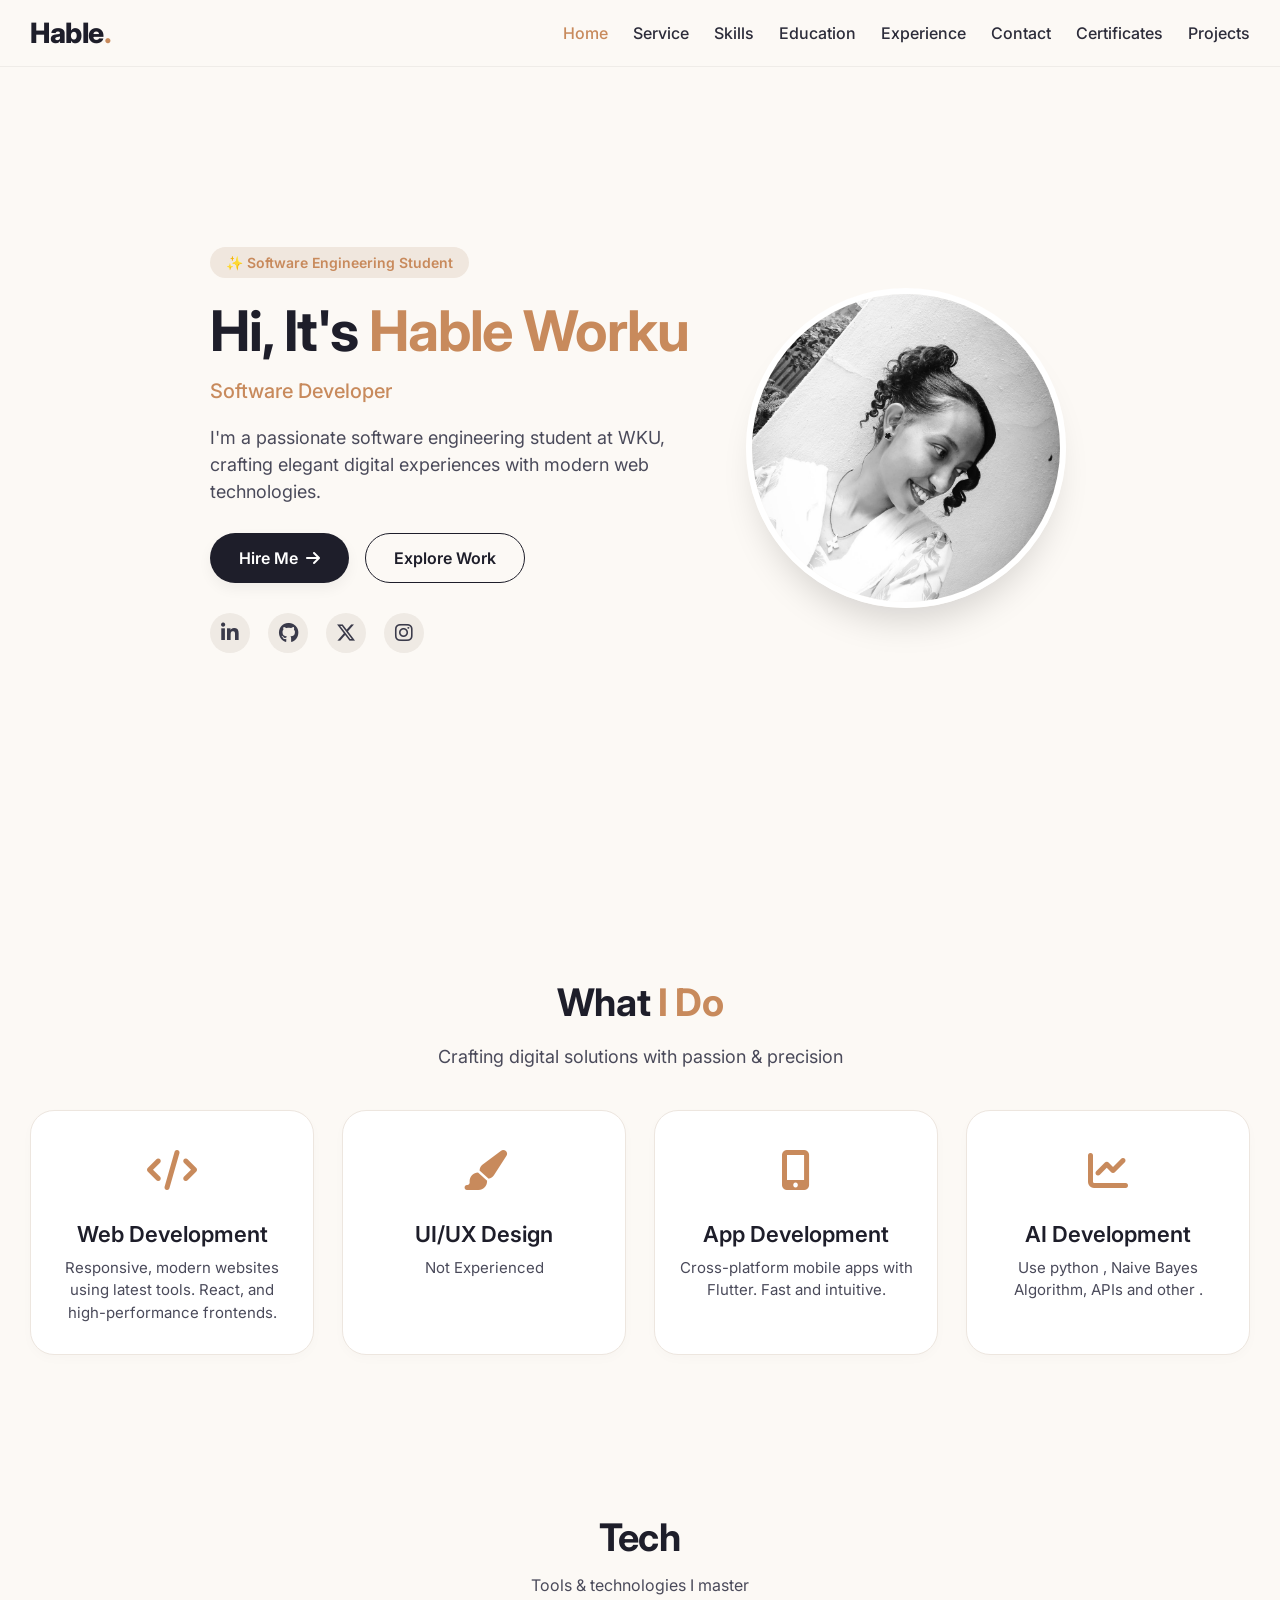
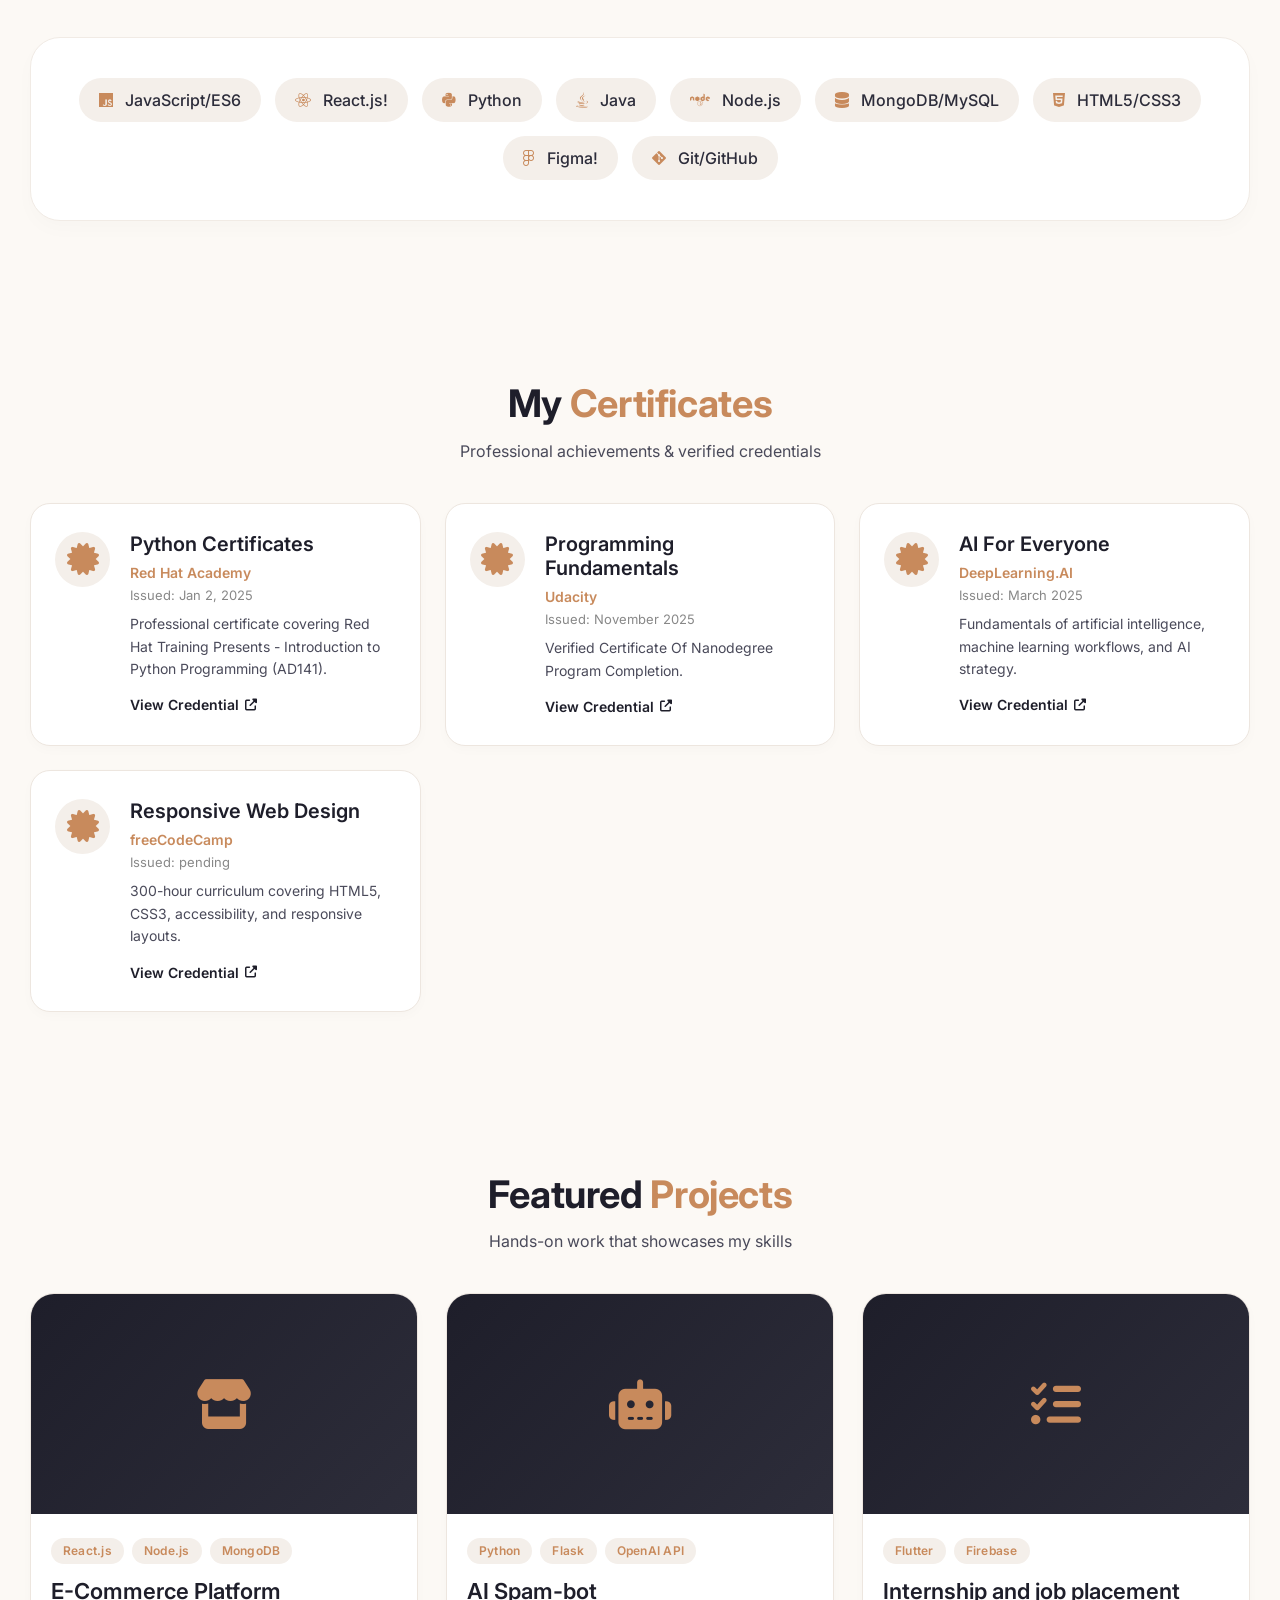
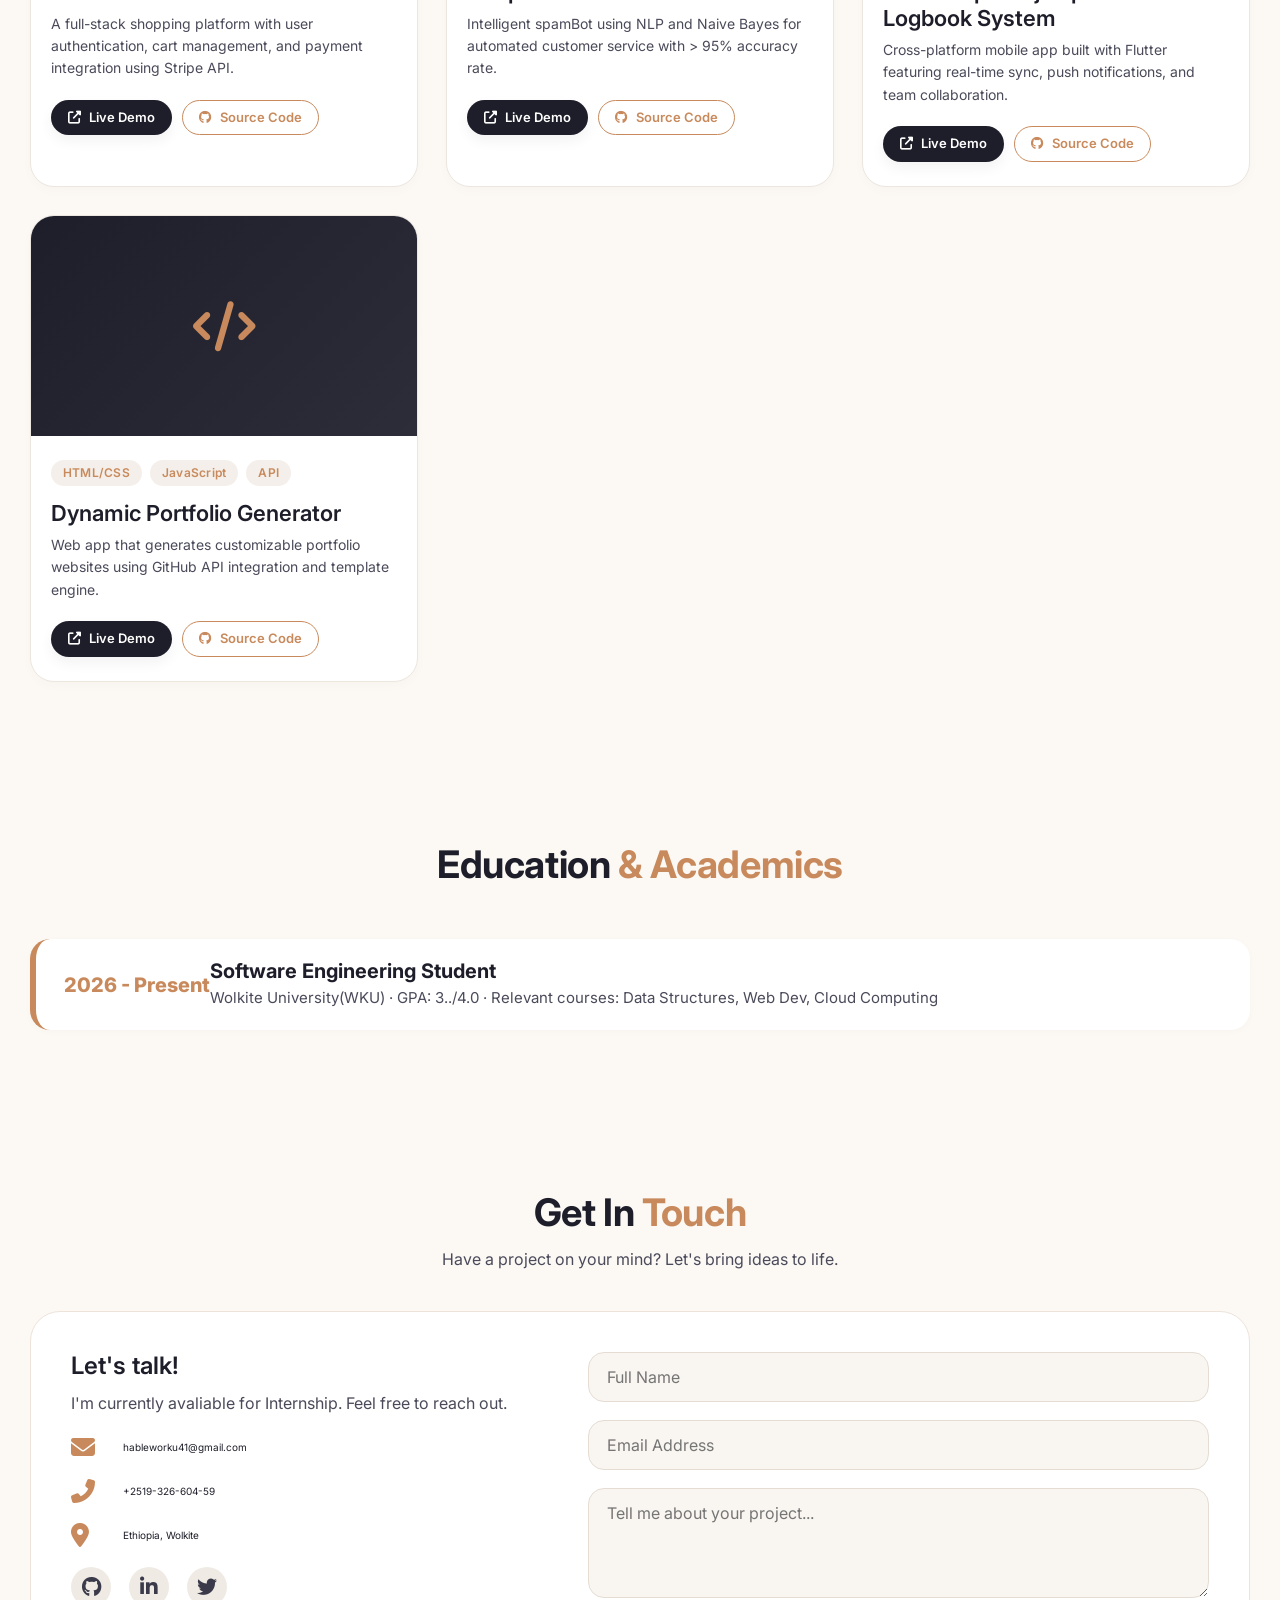
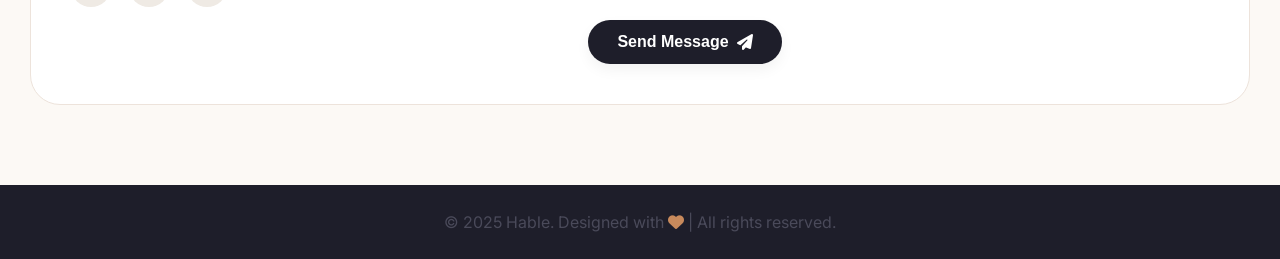
==== index.html @ cd0d9efe "update portfolio: rename portfolio.html to index.html and updated css and js files" ====
<!DOCTYPE html>
<html lang="en">
<head>
    <meta charset="UTF-8">
    <meta name="viewport" content="width=device-width, initial-scale=1.0, user-scalable=yes">
    <meta name="description" content="Hable Tihab - Software Engineering Student Portfolio. Showcasing skills, services, education, and experience.">
    <meta name="keywords" content="Portfolio, Software Engineer, Web Developer, Hable, Tihab">
    <title>Tihab| Software Engineer Portfolio</title>
    <!-- Google Fonts + Font Awesome CDN -->
    <link href="https://fonts.googleapis.com/css2?family=Inter:opsz,wght@14..32,300;14..32,400;14..32,500;14..32,600;14..32,700;14..32,800&display=swap" rel="stylesheet">
    <link rel="stylesheet" href="https://cdnjs.cloudflare.com/ajax/libs/font-awesome/6.5.1/css/all.min.css">
    <!-- External CSS -->
    <link rel="stylesheet" href="style.css">
</head>  
<body>
    <header>
        <div class="header-flex">
            <div class="logo">
                <a href="#">Hable<span>.</span></a>
            </div>
            <div class="mobile-menu" id="mobileMenuBtn">
                <i class="fas fa-bars"></i>
            </div>
            <nav>
                <ul class="nav-items" id="navMenu">
                    <li><a href="#home" class="nav-link">Home</a></li>
                    <li><a href="#service" class="nav-link">Service</a></li>
                    <li><a href="#skill" class="nav-link">Skills</a></li>
                    <li><a href="#education" class="nav-link">Education</a></li>
                    <li><a href="#experience" class="nav-link">Experience</a></li>
                    <li><a href="#contact" class="nav-link">Contact</a></li>
                    <li><a href="#certificates" class="nav-link">Certificates</a></li>
                    <li><a href="#projects" class="nav-link">Projects</a></li>
                </ul>
            </nav>
        </div>
    </header>

    <main>
        <!-- Hero / Home Section -->
        <section id="home" class="hero">
            <div class="container hero-grid">
                <div class="hero-content">
                    <div class="badge">✨ Software Engineering Student</div>
                    <h1>Hi, It's <span class="highlight">Hable Worku</span></h1>
                    <div class="dynamic-title" id="dynamicRole">Software Developer</div>
                    <p>I'm a passionate software engineering student at WKU, crafting elegant digital experiences with modern web technologies.</p>
                    <div class="hero-buttons">
                        <a href="#contact" class="btn btn-primary">Hire Me <i class="fas fa-arrow-right"></i></a>
                        <a href="#skill" class="btn btn-outline">Explore Work</a>
                    </div>
                    <div class="social-icons">
                        <a href="www.linkedin.com/in/hable-worku-bb680736a" aria-label="LinkedIn"><i class="fab fa-linkedin-in"></i></a>
                        <a href="https://github.com/tihab-w" aria-label="GitHub"><i class="fab fa-github"></i></a>
                        <a href="#" aria-label="Twitter"><i class="fab fa-x-twitter"></i></a>
                        <a href="https://www.instagram.com/tit_i1310?igsh=MXRxd2ozMGJkNWducg==" aria-label="Instagram"><i class="fab fa-instagram"></i></a>
                    </div>
                </div>
                <div class="hero-image">
                    <img src="mine profile.jpg" alt="Hable Worku portrait" onerror="this.src='https://placehold.co/400x400?text=Hable+Photo'; this.onerror=null;">
                </div>
            </div>
        </section>

        <!-- Services Section -->
        <section id="service">
            <div class="container">
                <div class="section-title">
                    <h2>What <span>I Do</span></h2>
                    <p style="font-size:1.8rem; margin-top:0.5rem;">Crafting digital solutions with passion & precision</p>
                </div>
                <div class="services-grid">
                    <div class="service-card">
                        <div class="service-icon"><i class="fas fa-code"></i></div>
                        <h3>Web Development</h3>
                        <p>Responsive, modern websites using latest tools. React, and high-performance frontends.</p>
                    </div>
                    <div class="service-card">
                        <div class="service-icon"><i class="fas fa-paintbrush"></i></div>
                        <h3>UI/UX Design</h3>
                        <p>Not Experienced</p>
                    </div>
                    <div class="service-card">
                        <div class="service-icon"><i class="fas fa-mobile-alt"></i></div>
                        <h3>App Development</h3>
                        <p>Cross-platform mobile apps with Flutter. Fast and intuitive.</p>
                    </div>
                    <div class="service-card">
                        <div class="service-icon"><i class="fas fa-chart-line"></i></div>
                        <h3>AI Development</h3>
                        <p> Use python , Naive Bayes Algorithm, APIs and other .</p>
                    </div> 
                </div>
            </div>
        </section>

        <!-- Skills Section -->
        <section id="skill">
            <div class="container">
                <div class="section-title">
                    <h2>Tech <span></span></h2>
                    <p>Tools & technologies I master</p>
                </div>
                <div class="skills-wrapper">
                    <div class="skill-tags">
                        <span class="skill-tag"><i class="fab fa-js"></i> JavaScript/ES6</span>
                        <span class="skill-tag"><i class="fab fa-react"></i> React.js!</span>
                        <span class="skill-tag"><i class="fab fa-python"></i> Python</span>
                        <span class="skill-tag"><i class="fab fa-java"></i> Java</span>
                        <span class="skill-tag"><i class="fab fa-node"></i> Node.js</span>
                        <span class="skill-tag"><i class="fas fa-database"></i> MongoDB/MySQL</span>
                        <span class="skill-tag"><i class="fab fa-html5"></i> HTML5/CSS3</span>
                        <span class="skill-tag"><i class="fab fa-figma"></i> Figma!</span>
                        <span class="skill-tag"><i class="fab fa-git-alt"></i> Git/GitHub</span>
                    </div>
                </div>
            </div>
        </section>

        <!-- Certificates Section -->
<section id="certificates">
    <div class="container">
        <div class="section-title">
            <h2>My <span>Certificates</span></h2>
            <p>Professional achievements & verified credentials</p>
        </div>
        <div class="certificates-grid">
            <div class="certificate-card">
                <div class="certificate-icon">
                    <i class="fas fa-certificate"></i>
                </div>
                <div class="certificate-content">
                    <h3>Python Certificates</h3>
                    <p class="certificate-issuer">Red Hat Academy</p>
                    <p class="certificate-date">Issued: Jan 2, 2025</p>
                    <p class="certificate-desc">Professional certificate covering Red Hat Training Presents - Introduction to Python
Programming (AD141).</p>
                    <a href="#" class="certificate-link">
                        View Credential <i class="fas fa-external-link-alt"></i>
                    </a>
                </div>
            </div>

            <div class="certificate-card">
                <div class="certificate-icon">
                    <i class="fas fa-certificate"></i>
                </div>
                <div class="certificate-content">
                    <h3>Programming Fundamentals</h3>
                    <p class="certificate-issuer">Udacity</p>
                    <p class="certificate-date">Issued: November 2025</p>
                    <p class="certificate-desc">Verified Certificate Of Nanodegree Program Completion.</p>
                    <a href="www.udacity.com/certificate/e/d1006078-c75a-11f0-9b1c-2f9f0bc29db9" class="certificate-link">
                        View Credential <i class="fas fa-external-link-alt"></i>
                    </a>
                </div>
            </div>

            <div class="certificate-card">
                <div class="certificate-icon">
                    <i class="fas fa-certificate"></i>
                </div>
                <div class="certificate-content">
                    <h3>AI For Everyone</h3>
                    <p class="certificate-issuer">DeepLearning.AI</p>
                    <p class="certificate-date">Issued: March 2025</p>
                    <p class="certificate-desc">Fundamentals of artificial intelligence, machine learning workflows, and AI strategy.</p>
                    <a href="#" class="certificate-link">
                        View Credential <i class="fas fa-external-link-alt"></i>
                    </a>
                </div>
            </div>

            <div class="certificate-card">
                <div class="certificate-icon">
                    <i class="fas fa-certificate"></i>
                </div>
                <div class="certificate-content">
                    <h3>Responsive Web Design</h3>
                    <p class="certificate-issuer">freeCodeCamp</p>
                    <p class="certificate-date">Issued: pending</p>
                    <p class="certificate-desc">300-hour curriculum covering HTML5, CSS3, accessibility, and responsive layouts.</p>
                    <a href="#" class="certificate-link">
                        View Credential <i class="fas fa-external-link-alt"></i>
                    </a>
                </div>
            </div>
        </div>
    </div>
</section>

<!-- Projects Section -->
<section id="projects">
    <div class="container">
        <div class="section-title">
            <h2>Featured <span>Projects</span></h2>
            <p>Hands-on work that showcases my skills</p>
        </div>
        <div class="projects-grid">
            <div class="project-card">
                <div class="project-image">
                    <img src="https://placehold.co/600x400/1E1E2A/C88A5C?text=E-Commerce+App" 
                         alt="E-Commerce Project" 
                         onerror="this.style.display='none'; this.nextElementSibling.style.display='flex';">
                    <div class="project-placeholder" style="display:none;">
                        <i class="fas fa-store"></i>
                    </div>
                </div>
                <div class="project-info">
                    <div class="project-tags">
                        <span>React.js</span>
                        <span>Node.js</span>
                        <span>MongoDB</span>
                    </div>
                    <h3>E-Commerce Platform</h3>
                    <p>A full-stack shopping platform with user authentication, cart management, and payment integration using Stripe API.</p>
                    <div class="project-links">
                        <a href="#" class="btn btn-small btn-primary">
                            <i class="fas fa-external-link-alt"></i> Live Demo
                        </a>
                        <a href="#" class="btn btn-small btn-outline">
                            <i class="fab fa-github"></i> Source Code
                        </a>
                    </div>
                </div>
            </div>

            <div class="project-card">
                <div class="project-image">
                    <img src="https://placehold.co/600x400/1E1E2A/C88A5C?text=AI+Chatbot" 
                         alt="AI Chatbot Project" 
                         onerror="this.style.display='none'; this.nextElementSibling.style.display='flex';">
                    <div class="project-placeholder" style="display:none;">
                        <i class="fas fa-robot"></i>
                    </div>
                </div>
                <div class="project-info">
                    <div class="project-tags">
                        <span>Python</span>
                        <span>Flask</span>
                        <span>OpenAI API</span>
                    </div>
                    <h3>AI Spam-bot</h3>
                    <p>Intelligent spamBot using NLP and Naive Bayes for automated customer service with > 95% accuracy rate.</p>
                    <div class="project-links">
                        <a href="#" class="btn btn-small btn-primary">
                            <i class="fas fa-external-link-alt"></i> Live Demo
                        </a>
                        <a href="https://github.com/Tihab-w/spam-bot" class="btn btn-small btn-outline">
                            <i class="fab fa-github"></i> Source Code
                        </a>
                    </div>
                </div>
            </div>

            <div class="project-card">
                <div class="project-image">
                    <img src="https://placehold.co/600x400/1E1E2A/C88A5C?text=Log+Book+System" 
                         alt="Internship and job Placement Logbook system" 
                         onerror="this.style.display='none'; this.nextElementSibling.style.display='flex';">
                    <div class="project-placeholder" style="display:none;">
                        <i class="fas fa-tasks"></i>
                    </div>
                </div>
                <div class="project-info">
                    <div class="project-tags">
                        <span>Flutter</span>
                        <span>Firebase</span>
                    </div>
                    <h3>Internship and job placement Logbook System</h3>
                    <p>Cross-platform mobile app built with Flutter featuring real-time sync, push notifications, and team collaboration.</p>
                    <div class="project-links">
                        <a href="#" class="btn btn-small btn-primary">
                            <i class="fas fa-external-link-alt"></i> Live Demo
                        </a>
                        <a href="#" class="btn btn-small btn-outline">
                            <i class="fab fa-github"></i> Source Code
                        </a>
                    </div>
                </div>
            </div>

            <div class="project-card">
                <div class="project-image">
                    <img src="https://placehold.co/600x400/1E1E2A/C88A5C?text=Portfolio+Generator" 
                         alt="Portfolio Generator" 
                         onerror="this.style.display='none'; this.nextElementSibling.style.display='flex';">
                    <div class="project-placeholder" style="display:none;">
                        <i class="fas fa-code"></i>
                    </div>
                </div>
                <div class="project-info">
                    <div class="project-tags">
                        <span>HTML/CSS</span>
                        <span>JavaScript</span>
                        <span>API</span>
                    </div>
                    <h3>Dynamic Portfolio Generator</h3>
                    <p>Web app that generates customizable portfolio websites using GitHub API integration and template engine.</p>
                    <div class="project-links">
                        <a href="#" class="btn btn-small btn-primary">
                            <i class="fas fa-external-link-alt"></i> Live Demo
                        </a>
                        <a href="#" class="btn btn-small btn-outline">
                            <i class="fab fa-github"></i> Source Code
                        </a>
                    </div>
                </div>
            </div>
        </div>
    </div>
</section>

        <!-- Education Section -->
        <section id="education">
            <div class="container">
                <div class="section-title">
                    <h2>Education <span>& Academics</span></h2>
                </div>
                <div class="timeline-grid">
                    <div class="timeline-item">
                        <div class="timeline-year">2026 - Present</div>
                        <div class="timeline-info">
                            <h4>Software Engineering Student </h4>
                            <p>Wolkite University(WKU) · GPA: 3../4.0 · Relevant courses: Data Structures, Web Dev, Cloud Computing</p>
                        </div>
                    </div>
                   <!-- <div class="timeline-item">
                        <div class="timeline-year">2023/24-2027/28</div>
                        <div class="timeline-info">
                            <h4>High School Diploma</h4>
                            <p>STEM focus · Computer Science Fundamentals, Mathematics, Physics</p>
                        </div>
                    </div> -->
                </div>
            </div>
        </section>

        <!-- Experience Section 
        <section id="experience">
            <div class="container">
                <div class="section-title">
                    <h2>Work <span>Experience</span></h2>
                </div>
                <div class="timeline-grid">
                    <div class="timeline-item">
                        <div class="timeline-year">2024 - Current</div>
                        <div class="timeline-info">
                            <h4>Junior Developer Intern</h4>
                            <p>InnovateLabs · Full-stack development, building internal dashboards,MongoDB</p>
                        </div>
                    </div>
                    <div class="timeline-item">
                        <div class="timeline-year">2023 - 2024</div>
                        <div class="timeline-info">
                            <h4>Freelance Web Designer</h4>
                            <p>Delivered 3 responsive websites for Project and self training.</p>
                        </div>
                    </div>
                    <div class="timeline-item">
                        <div class="timeline-year">2024 - 2026</div>
                        <div class="timeline-info">
                            <h4>Tech Assistant - WKU Software Engineering Dept</h4>
                            <p>Provided technical support, automated routine tasks with Python scripts, enhanced workflow efficiency.</p>
                        </div>
                    </div>
                </div>
            </div>
        </section>   -->

        <!-- Contact Section -->
        <section id="contact">
            <div class="container">
                <div class="section-title">
                    <h2>Get In <span>Touch</span></h2>
                    <p>Have a project on your mind? Let's bring ideas to life.</p>
                </div>
                <div class="contact-grid">
                    <div class="contact-info">
                        <h3>Let's talk!</h3>
                        <p>I'm currently avaliable for  Internship. Feel free to reach out.</p>
                        <div class="contact-detail">
                            <i class="fas fa-envelope"></i>
                            <span>hableworku41@gmail.com</span>
                        </div>
                        <div class="contact-detail">
                            <i class="fas fa-phone-alt"></i>
                            <span>+2519-326-604-59</span>
                        </div>
                        <div class="contact-detail">
                            <i class="fas fa-map-marker-alt"></i>
                            <span>Ethiopia, Wolkite</span>
                        </div>
                        <div class="social-icons" style="margin-top:2rem;">
                            <a href="https://github.com/tihab-w"><i class="fab fa-github"></i></a>
                            <a href="www.linkedin.com/in/hable-worku-bb680736a"><i class="fab fa-linkedin-in"></i></a>
                            <a href="https://x.com/Tihab57"><i class="fab fa-twitter"></i></a>
                        </div>
                    </div>
                    <div class="contact-form">
                        <form id="contactForm" action="#" method="post">
                            <div class="input-group">
                                <input type="text" placeholder="Full Name" required>
                            </div>
                            <div class="input-group">
                                <input type="email" placeholder="Email Address" required>
                            </div>
                            <div class="input-group">
                                <textarea rows="4" placeholder="Tell me about your project..."></textarea>
                            </div>
                            <button type="submit" class="btn btn-primary">Send Message <i class="fas fa-paper-plane"></i></button>
                        </form>
                    </div>
                </div>
            </div>
        </section>
    </main>

    <footer>
        <p>© 2025 Hable. Designed with <i class="fas fa-heart" style="color:#C88A5C;"></i> | All rights reserved.</p>
    </footer>

    <!-- External JavaScript -->
    <script src="script.js"></script>
</body>
</html>
---- style.css ----
/* ---------- RESET & GLOBAL ---------- */
* {
    margin: 0;
    padding: 0;
    box-sizing: border-box;
    text-decoration: none;
    list-style: none;
    border: none;
    outline: none;
}

html {
    font-size: 62.5%; /* 1rem = 10px for easier calculations */
    scroll-behavior: smooth;
}

body {
    font-family: 'Inter', sans-serif;
    background-color: #FCF9F5;   /* warm off-white background */
    color: #1E1E2A;
    width: 100%;
    overflow-x: hidden;
    line-height: 1.5;
}

/* Typography */
h1, h2, h3, h4 {
    font-weight: 700;
    line-height: 1.2;
}

h1 {
    font-size: 5.2rem;
    letter-spacing: -0.02em;
}

h2 {
    font-size: 3.8rem;
    letter-spacing: -0.01em;
    margin-bottom: 1.2rem;
}

h3 {
    font-size: 2.4rem;
    font-weight: 600;
}

p {
    font-size: 1.6rem;
    color: #4A4A5A;
    line-height: 1.5;
}

.container {
    max-width: 1280px;
    margin: 0 auto;
    padding: 0 3rem;
}

/* Buttons */
.btn {
    display: inline-flex;
    align-items: center;
    gap: 0.8rem;
    background-color: #1E1E2A;
    color: white;
    padding: 1.2rem 2.8rem;
    border-radius: 4rem;
    font-weight: 600;
    font-size: 1.6rem;
    transition: all 0.25s ease;
    cursor: pointer;
    border: 1px solid transparent;
}

.btn-outline {
    background: transparent;
    border: 1px solid #1E1E2A;
    color: #1E1E2A;
}

.btn-outline:hover {
    background: #1E1E2A;
    color: white;
    transform: translateY(-3px);
}

.btn-primary {
    background: #1E1E2A;
    color: white;
    box-shadow: 0 6px 14px rgba(0,0,0,0.05);
}

.btn-primary:hover {
    background: #2D2D3A;
    transform: translateY(-3px);
    box-shadow: 0 12px 22px rgba(0,0,0,0.1);
}

.btn-small {
    padding: 0.8rem 2rem;
    font-size: 1.4rem;
}

/* Header / Navigation (fixed, modern style) */
header {
    position: fixed;
    top: 0;
    left: 0;
    width: 100%;
    background-color: rgba(252, 249, 245, 0.96);
    backdrop-filter: blur(8px);
    box-shadow: 0 1px 0 rgba(0,0,0,0.05);
    z-index: 1000;
    padding: 1.2rem 0;
    transition: all 0.2s;
}

.header-flex {
    display: flex;
    justify-content: space-between;
    align-items: center;
    max-width: 1280px;
    margin: 0 auto;
    padding: 0 3rem;
}

.logo a {
    font-size: 2.8rem;
    font-weight: 800;
    color: #1E1E2A;
    letter-spacing: -0.5px;
    transition: 0.2s;
}

.logo a span {
    color: #C88A5C;   /* warm accent */
}

.nav-items {
    display: flex;
    gap:25px;
}

.nav-items a {
    font-size: 1.6rem;
    font-weight: 500;
    color: #2C2C3A;
    transition: color 0.2s;
}

.nav-items a:hover, .nav-items a.active {
    color: #C88A5C;
}

.mobile-menu {
    display: none;
    font-size: 2.6rem;
    cursor: pointer;
    color: #1E1E2A;
}

/* Hero Section (Home) */
.hero {
    min-height: 100vh;
    display: flex;
    align-items: center;
    padding-top: 8rem;
    background: #FCF9F5;
}

.hero-grid {
    display: flex;
    align-items: center;
    justify-content: space-between;
    gap: 4rem;
    flex-wrap: wrap;
}

.hero-content {
    flex: 1.2;
}

.hero-content .badge {
    background: #F0E7DE;
    display: inline-block;
    padding: 0.5rem 1.6rem;
    border-radius: 40px;
    font-size: 1.4rem;
    font-weight: 600;
    color: #C88A5C;
    margin-bottom: 2rem;
}

.hero-content h1 {
    font-size: 5.6rem;
    margin-bottom: 1rem;
}

.hero-content h1 .highlight {
    color: #C88A5C;
}

.hero-content .dynamic-title {
    font-size: 2rem;
    font-weight: 500;
    color: #C88A5C;
    margin-bottom: 1.8rem;
}

.hero-content p {
    font-size: 1.8rem;
    margin-bottom: 2.8rem;
    max-width: 500px;
}

.hero-buttons {
    display: flex;
    gap: 1.6rem;
    flex-wrap: wrap;
    margin-bottom: 3rem;
}

.social-icons {
    display: flex;
    gap: 1.8rem;
}

.social-icons a {
    font-size: 2rem;
    color: #3A3A4A;
    background: #EFEAE4;
    width: 4rem;
    height: 4rem;
    display: inline-flex;
    align-items: center;
    justify-content: center;
    border-radius: 50%;
    transition: 0.2s;
}

.social-icons a:hover {
    background: #C88A5C;
    color: white;
    transform: translateY(-4px);
}

.hero-image {
    flex: 0.8;
    text-align: center;
}

.hero-image img {
    max-width: 320px;
    width: 100%;
    border-radius: 50%;
    box-shadow: 0 25px 35px -12px rgba(0,0,0,0.15);
    border: 6px solid white;
    object-fit: cover;
    aspect-ratio: 1/1;
}

/* Section Common */
section {
    padding: 8rem 0;
}

.section-title {
    text-align: center;
    margin-bottom: 4rem;
}

.section-title h2 {
    font-size: 3.8rem;
    display: inline-block;
    position: relative;
}

.section-title span {
    color: #C88A5C;
}

/* Services Cards */
.services-grid {
    display: grid;
    grid-template-columns: repeat(auto-fit, minmax(260px, 1fr));
    gap: 2.8rem;
}

.service-card {
    background: white;
    padding: 3rem 2rem;
    border-radius: 2.4rem;
    transition: 0.25s ease;
    box-shadow: 0 4px 12px rgba(0,0,0,0.02);
    border: 1px solid #EDE6DF;
    text-align: center;
}

.service-card:hover {
    transform: translateY(-8px);
    box-shadow: 0 20px 30px -12px rgba(0,0,0,0.08);
    border-color: #DBD0C6;
}

.service-icon {
    font-size: 4rem;
    color: #C88A5C;
    margin-bottom: 2rem;
}

.service-card h3 {
    margin-bottom: 1rem;
    font-size: 2.2rem;
}

.service-card p {
    font-size: 1.5rem;
}

/* Skills section (modern tags) */
.skills-wrapper {
    background: #FFFFFF;
    border-radius: 3rem;
    padding: 4rem 3rem;
    box-shadow: 0 8px 20px rgba(0,0,0,0.02);
    border: 1px solid #F1EBE5;
}

.skill-tags {
    display: flex;
    flex-wrap: wrap;
    justify-content: center;
    gap: 1.4rem;
}

.skill-tag {
    background: #F4EFEA;
    padding: 1rem 2rem;
    border-radius: 6rem;
    font-size: 1.6rem;
    font-weight: 500;
    color: #2C2C3A;
    transition: 0.2s;
}

.skill-tag i {
    margin-right: 8px;
    color: #C88A5C;
}

.skill-tag:hover {
    background: #C88A5C;
    color: white;
}

/* Education & Experience Timeline */
.timeline-grid {
    display: flex;
    flex-direction: column;
    gap: 2rem;
}

.timeline-item {
    background: white;
    border-radius: 2rem;
    padding: 2rem 2.8rem;
    display: flex;
    flex-wrap: wrap;
    justify-content: space-between;
    align-items: center;
    border-left: 6px solid #C88A5C;
    box-shadow: 0 2px 8px rgba(0,0,0,0.02);
    transition: 0.2s;
}

.timeline-year {
    font-weight: 800;
    font-size: 2rem;
    color: #C88A5C;
    min-width: 100px;
}

.timeline-info {
    flex: 2;
}

.timeline-info h4 {
    font-size: 2rem;
    margin-bottom: 0.4rem;
}

.timeline-info p {
    font-size: 1.5rem;
}

/* ========== CERTIFICATES SECTION ========== */
.certificates-grid {
    display: grid;
    grid-template-columns: repeat(auto-fit, minmax(300px, 1fr));
    gap: 2.4rem;
}

.certificate-card {
    background: white;
    border-radius: 2rem;
    padding: 2.8rem 2.4rem;
    display: flex;
    gap: 2rem;
    align-items: flex-start;
    border: 1px solid #EDE6DF;
    box-shadow: 0 4px 12px rgba(0, 0, 0, 0.02);
    transition: all 0.3s ease;
    position: relative;
    overflow: hidden;
}

.certificate-card::before {
    content: '';
    position: absolute;
    top: 0;
    left: 0;
    width: 4px;
    height: 100%;
    background: #C88A5C;
    border-radius: 4px 0 0 4px;
    transform: scaleY(0);
    transition: transform 0.3s ease;
    transform-origin: top;
}

.certificate-card:hover {
    transform: translateY(-6px);
    box-shadow: 0 16px 32px rgba(0, 0, 0, 0.08);
    border-color: #DBD0C6;
}

.certificate-card:hover::before {
    transform: scaleY(1);
}

.certificate-icon {
    font-size: 3.2rem;
    color: #C88A5C;
    background: #F4EFEA;
    width: 5.5rem;
    height: 5.5rem;
    display: flex;
    align-items: center;
    justify-content: center;
    border-radius: 50%;
    flex-shrink: 0;
    transition: all 0.3s ease;
}

.certificate-card:hover .certificate-icon {
    background: #C88A5C;
    color: white;
    transform: rotate(360deg);
}

.certificate-content {
    flex: 1;
}

.certificate-content h3 {
    font-size: 2rem;
    margin-bottom: 0.6rem;
    color: #1E1E2A;
}

.certificate-issuer {
    font-size: 1.4rem;
    font-weight: 600;
    color: #C88A5C;
    margin-bottom: 0.3rem;
}

.certificate-date {
    font-size: 1.3rem;
    color: #888;
    margin-bottom: 0.8rem;
}

.certificate-desc {
    font-size: 1.4rem;
    color: #4A4A5A;
    line-height: 1.6;
    margin-bottom: 1.4rem;
}

.certificate-link {
    display: inline-flex;
    align-items: center;
    gap: 0.6rem;
    font-size: 1.4rem;
    font-weight: 600;
    color: #1E1E2A;
    transition: color 0.2s ease;
}

.certificate-link i {
    font-size: 1.2rem;
    transition: transform 0.2s ease;
}

.certificate-link:hover {
    color: #C88A5C;
}

.certificate-link:hover i {
    transform: translateX(4px) translateY(-2px);
}

/* ========== PROJECTS SECTION ========== */
.projects-grid {
    display: grid;
    grid-template-columns: repeat(auto-fit, minmax(320px, 1fr));
    gap: 2.8rem;
}

.project-card {
    background: white;
    border-radius: 2.4rem;
    overflow: hidden;
    border: 1px solid #EDE6DF;
    box-shadow: 0 4px 12px rgba(0, 0, 0, 0.02);
    transition: all 0.3s ease;
}

.project-card:hover {
    transform: translateY(-8px);
    box-shadow: 0 20px 40px rgba(0, 0, 0, 0.1);
    border-color: #DBD0C6;
}

.project-image {
    width: 100%;
    height: 220px;
    overflow: hidden;
    background: linear-gradient(135deg, #1E1E2A, #2D2D3A);
    position: relative;
}

.project-image img {
    width: 100%;
    height: 100%;
    object-fit: cover;
    transition: transform 0.4s ease;
}

.project-card:hover .project-image img {
    transform: scale(1.05);
}

.project-placeholder {
    width: 100%;
    height: 100%;
    display: flex;
    align-items: center;
    justify-content: center;
    color: #C88A5C;
    font-size: 5rem;
    background: linear-gradient(135deg, #1E1E2A, #2D2D3A);
}

.project-info {
    padding: 2.4rem 2rem;
}

.project-tags {
    display: flex;
    flex-wrap: wrap;
    gap: 0.8rem;
    margin-bottom: 1.4rem;
}

.project-tags span {
    background: #F4EFEA;
    color: #C88A5C;
    padding: 0.4rem 1.2rem;
    border-radius: 2rem;
    font-size: 1.2rem;
    font-weight: 600;
    letter-spacing: 0.02em;
    transition: all 0.2s ease;
}

.project-card:hover .project-tags span {
    background: #C88A5C;
    color: white;
}

.project-info h3 {
    font-size: 2.2rem;
    margin-bottom: 0.8rem;
    color: #1E1E2A;
}

.project-info p {
    font-size: 1.4rem;
    color: #4A4A5A;
    line-height: 1.6;
    margin-bottom: 2rem;
}

.project-links {
    display: flex;
    gap: 1rem;
    flex-wrap: wrap;
}

.project-links .btn-small {
    padding: 0.7rem 1.6rem;
    font-size: 1.3rem;
    border-radius: 3rem;
}

.project-links .btn-outline {
    background: transparent;
    border: 1px solid #C88A5C;
    color: #C88A5C;
}

.project-links .btn-outline:hover {
    background: #C88A5C;
    color: white;
    transform: translateY(-2px);
}

/* Contact section */
.contact-grid {
    display: flex;
    gap: 4rem;
    background: white;
    border-radius: 3rem;
    padding: 4rem;
    border: 1px solid #EDE3DB;
    flex-wrap: wrap;
}

.contact-info {
    flex: 1;
}

.contact-info h3 {
    font-size: 2.4rem;
    margin-bottom: 1rem;
}

.contact-detail {
    display: flex;
    align-items: center;
    gap: 1.2rem;
    margin: 2rem 0;
}

.contact-detail i {
    font-size: 2.4rem;
    color: #C88A5C;
    width: 4rem;
}

.contact-form {
    flex: 1.3;
}

.input-group {
    margin-bottom: 1.8rem;
}

.input-group input, .input-group textarea {
    width: 100%;
    padding: 1.4rem 1.8rem;
    font-size: 1.6rem;
    background: #F9F5F0;
    border-radius: 1.6rem;
    border: 1px solid #E5DDD4;
    font-family: 'Inter', sans-serif;
}

.input-group textarea {
    resize: vertical;
}

footer {
    background: #1E1E2A;
    color: #aaa;
    text-align: center;
    padding: 2.5rem;
    font-size: 1.4rem;
}

/* Responsive */
@media (max-width: 950px) {
    html { font-size: 58%; }
    .nav-items { gap: 2rem; }
    .hero-content h1 { font-size: 4.2rem; }
}

@media (max-width: 768px) {
    .mobile-menu { display: block; }
    .nav-items {
        position: fixed;
        top: 70px;
        left: -100%;
        flex-direction: column;
        background: white;
        width: 70%;
        height: calc(100vh - 70px);
        padding: 3rem 2rem;
        box-shadow: 5px 0 20px rgba(0,0,0,0.1);
        transition: left 0.3s ease;
        gap: 2.5rem;
        z-index: 999;
    }
    .nav-items.active {
        left: 0;
    }
    .hero-grid {
        flex-direction: column-reverse;
        text-align: center;
    }
    .hero-buttons { justify-content: center; }
    .social-icons { justify-content: center; }
    .contact-grid { flex-direction: column; }
    .timeline-item { flex-direction: column; align-items: flex-start; gap: 1rem; }
    .section-title h2 { font-size: 3rem; }
    
    .certificates-grid {
        grid-template-columns: 1fr;
    }
    
    .certificate-card {
        flex-direction: column;
        text-align: center;
    }
    
    .certificate-icon {
        margin: 0 auto;
    }
    
    .certificate-card::before {
        width: 100%;
        height: 4px;
        top: 0;
        left: 0;
        border-radius: 4px 4px 0 0;
    }
    
    .projects-grid {
        grid-template-columns: 1fr;
    }
    
    .project-links {
        justify-content: center;
    }
}

@media (max-width: 480px) {
    .container { padding: 0 2rem; }
    .btn { padding: 1rem 2rem; font-size: 1.4rem; }
}
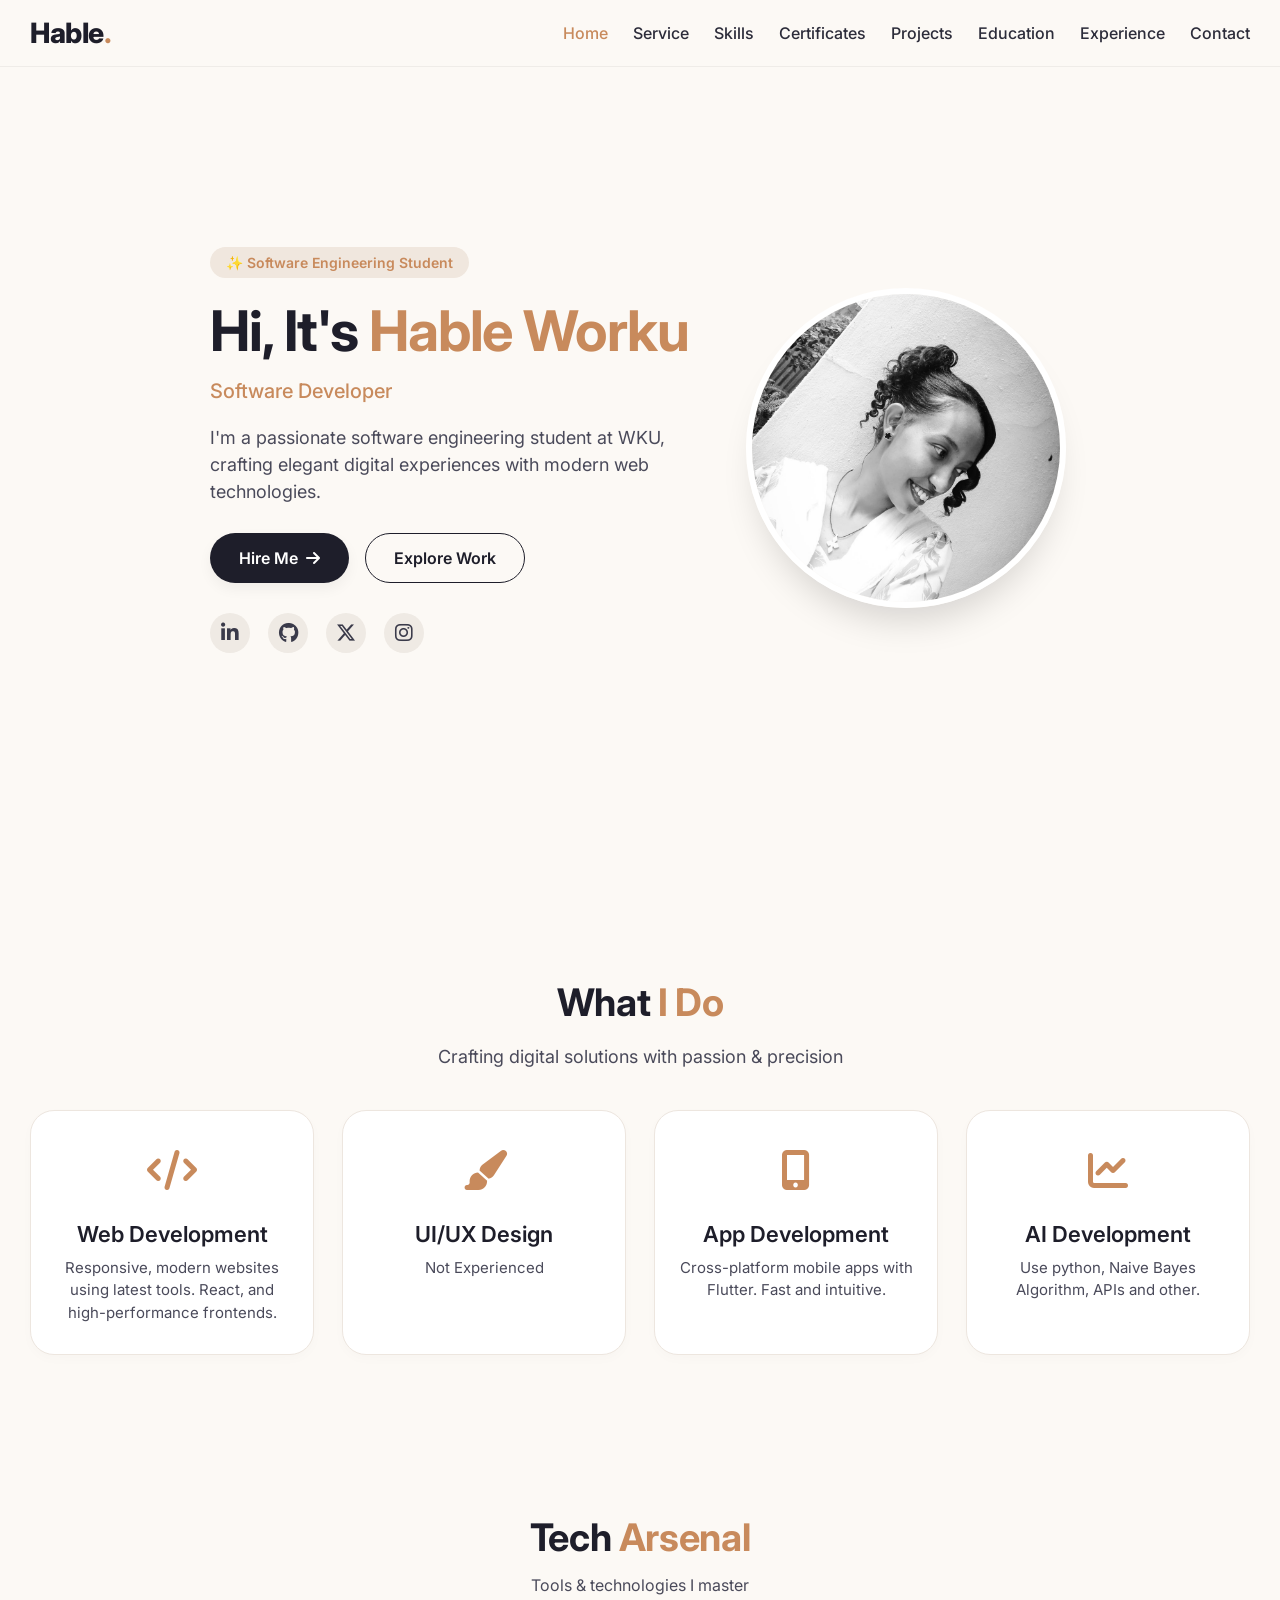
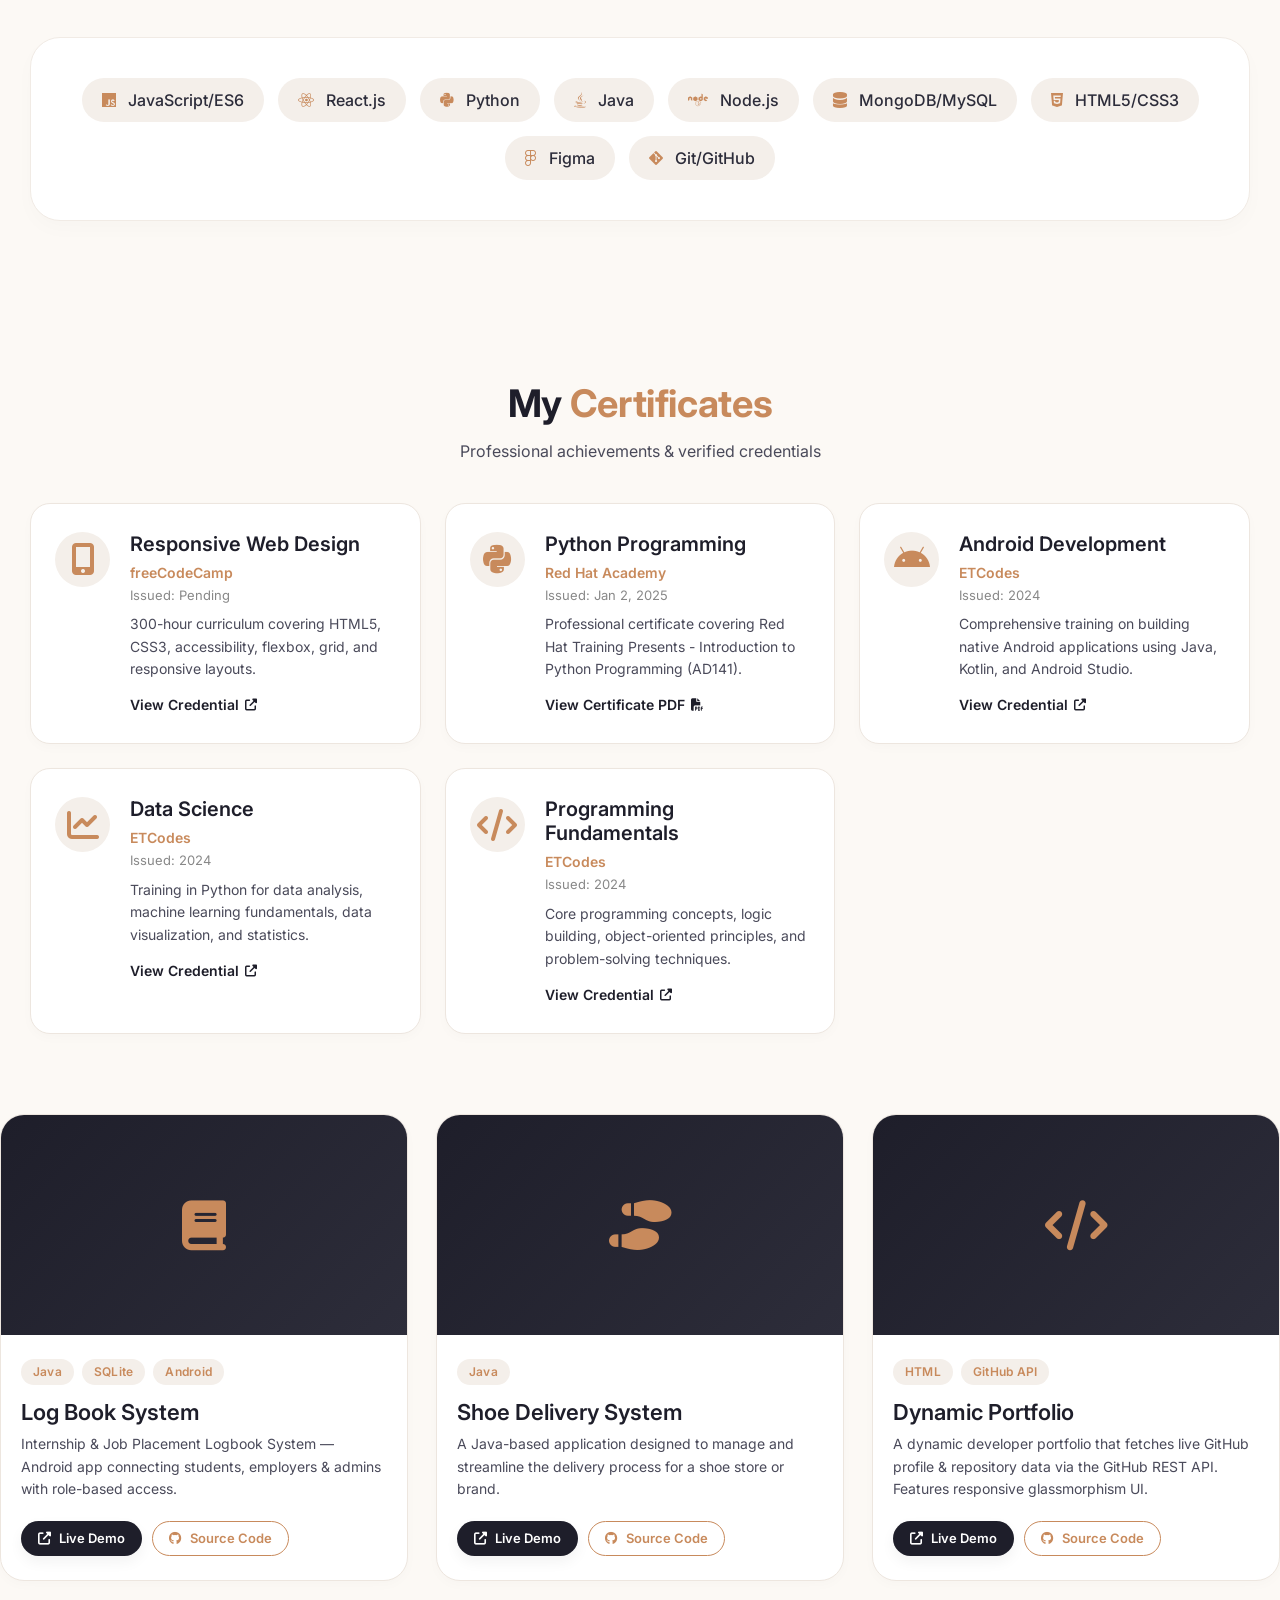
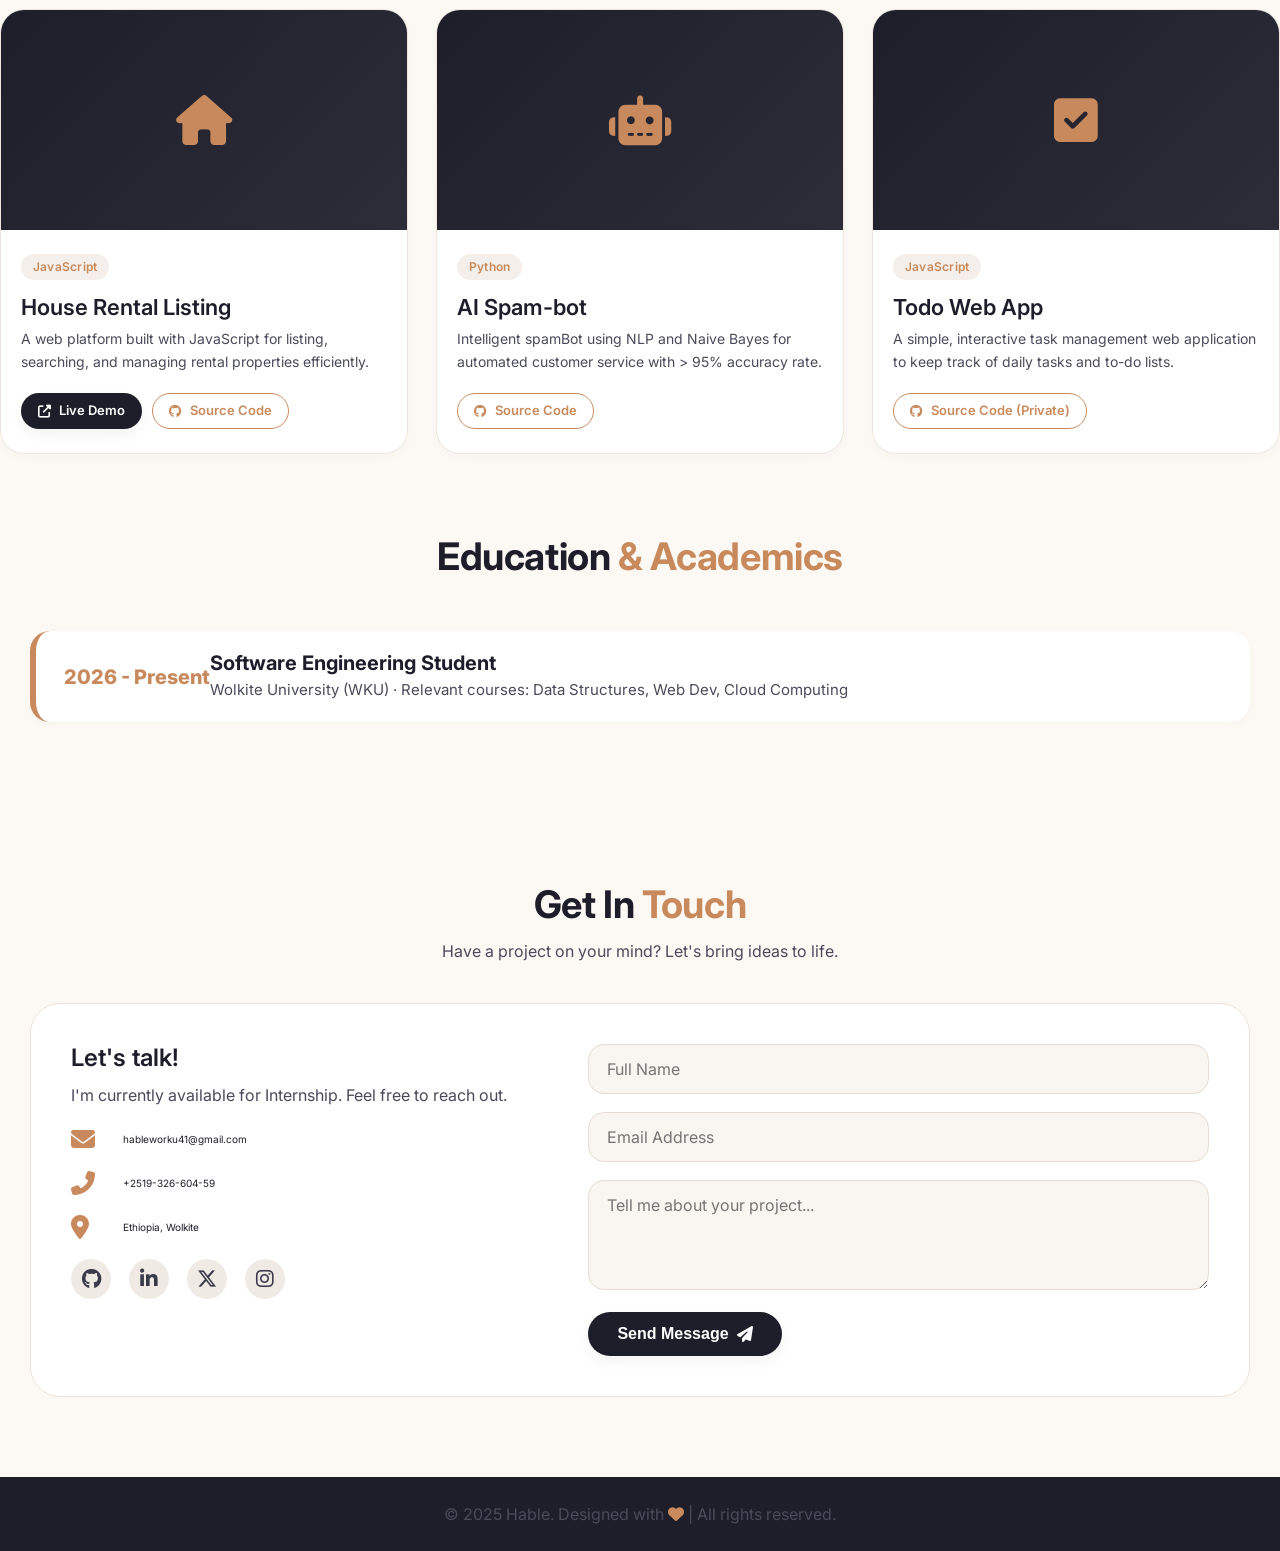
==== commit 6bd18564: "feat: added PDF certificate link, updated 5 certifications, and synced 6 GitHub projects" ====
--- a/index.html
+++ b/index.html
@@ -5,13 +5,13 @@
     <meta name="viewport" content="width=device-width, initial-scale=1.0, user-scalable=yes">
     <meta name="description" content="Hable Tihab - Software Engineering Student Portfolio. Showcasing skills, services, education, and experience.">
     <meta name="keywords" content="Portfolio, Software Engineer, Web Developer, Hable, Tihab">
-    <title>Tihab| Software Engineer Portfolio</title>
+    <title>Tihab | Software Engineer Portfolio</title>
     <!-- Google Fonts + Font Awesome CDN -->
     <link href="https://fonts.googleapis.com/css2?family=Inter:opsz,wght@14..32,300;14..32,400;14..32,500;14..32,600;14..32,700;14..32,800&display=swap" rel="stylesheet">
     <link rel="stylesheet" href="https://cdnjs.cloudflare.com/ajax/libs/font-awesome/6.5.1/css/all.min.css">
     <!-- External CSS -->
     <link rel="stylesheet" href="style.css">
-</head>  
+</head>
 <body>
     <header>
         <div class="header-flex">
@@ -26,11 +26,11 @@
                     <li><a href="#home" class="nav-link">Home</a></li>
                     <li><a href="#service" class="nav-link">Service</a></li>
                     <li><a href="#skill" class="nav-link">Skills</a></li>
+                    <li><a href="#certificates" class="nav-link">Certificates</a></li>
+                    <li><a href="#projects" class="nav-link">Projects</a></li>
                     <li><a href="#education" class="nav-link">Education</a></li>
                     <li><a href="#experience" class="nav-link">Experience</a></li>
                     <li><a href="#contact" class="nav-link">Contact</a></li>
-                    <li><a href="#certificates" class="nav-link">Certificates</a></li>
-                    <li><a href="#projects" class="nav-link">Projects</a></li>
                 </ul>
             </nav>
         </div>
@@ -50,10 +50,10 @@
                         <a href="#skill" class="btn btn-outline">Explore Work</a>
                     </div>
                     <div class="social-icons">
-                        <a href="www.linkedin.com/in/hable-worku-bb680736a" aria-label="LinkedIn"><i class="fab fa-linkedin-in"></i></a>
-                        <a href="https://github.com/tihab-w" aria-label="GitHub"><i class="fab fa-github"></i></a>
-                        <a href="#" aria-label="Twitter"><i class="fab fa-x-twitter"></i></a>
-                        <a href="https://www.instagram.com/tit_i1310?igsh=MXRxd2ozMGJkNWducg==" aria-label="Instagram"><i class="fab fa-instagram"></i></a>
+                        <a href="https://www.linkedin.com/in/hable-worku-bb680736a" target="_blank" aria-label="LinkedIn"><i class="fab fa-linkedin-in"></i></a>
+                        <a href="https://github.com/tihab-w" target="_blank" aria-label="GitHub"><i class="fab fa-github"></i></a>
+                        <a href="https://x.com/Tihab57" target="_blank" aria-label="Twitter"><i class="fab fa-x-twitter"></i></a>
+                        <a href="https://www.instagram.com/tit_i1310?igsh=MXRxd2ozMGJkNWducg==" target="_blank" aria-label="Instagram"><i class="fab fa-instagram"></i></a>
                     </div>
                 </div>
                 <div class="hero-image">
@@ -88,8 +88,8 @@
                     <div class="service-card">
                         <div class="service-icon"><i class="fas fa-chart-line"></i></div>
                         <h3>AI Development</h3>
-                        <p> Use python , Naive Bayes Algorithm, APIs and other .</p>
-                    </div> 
+                        <p>Use python, Naive Bayes Algorithm, APIs and other.</p>
+                    </div>
                 </div>
             </div>
         </section>
@@ -98,19 +98,19 @@
         <section id="skill">
             <div class="container">
                 <div class="section-title">
-                    <h2>Tech <span></span></h2>
+                    <h2>Tech <span>Arsenal</span></h2>
                     <p>Tools & technologies I master</p>
                 </div>
                 <div class="skills-wrapper">
                     <div class="skill-tags">
                         <span class="skill-tag"><i class="fab fa-js"></i> JavaScript/ES6</span>
-                        <span class="skill-tag"><i class="fab fa-react"></i> React.js!</span>
+                        <span class="skill-tag"><i class="fab fa-react"></i> React.js</span>
                         <span class="skill-tag"><i class="fab fa-python"></i> Python</span>
                         <span class="skill-tag"><i class="fab fa-java"></i> Java</span>
                         <span class="skill-tag"><i class="fab fa-node"></i> Node.js</span>
                         <span class="skill-tag"><i class="fas fa-database"></i> MongoDB/MySQL</span>
                         <span class="skill-tag"><i class="fab fa-html5"></i> HTML5/CSS3</span>
-                        <span class="skill-tag"><i class="fab fa-figma"></i> Figma!</span>
+                        <span class="skill-tag"><i class="fab fa-figma"></i> Figma</span>
                         <span class="skill-tag"><i class="fab fa-git-alt"></i> Git/GitHub</span>
                     </div>
                 </div>
@@ -118,198 +118,262 @@
         </section>
 
         <!-- Certificates Section -->
-<section id="certificates">
-    <div class="container">
-        <div class="section-title">
-            <h2>My <span>Certificates</span></h2>
-            <p>Professional achievements & verified credentials</p>
-        </div>
-        <div class="certificates-grid">
-            <div class="certificate-card">
-                <div class="certificate-icon">
-                    <i class="fas fa-certificate"></i>
-                </div>
-                <div class="certificate-content">
-                    <h3>Python Certificates</h3>
-                    <p class="certificate-issuer">Red Hat Academy</p>
-                    <p class="certificate-date">Issued: Jan 2, 2025</p>
-                    <p class="certificate-desc">Professional certificate covering Red Hat Training Presents - Introduction to Python
-Programming (AD141).</p>
-                    <a href="#" class="certificate-link">
-                        View Credential <i class="fas fa-external-link-alt"></i>
-                    </a>
-                </div>
-            </div>
-
-            <div class="certificate-card">
-                <div class="certificate-icon">
-                    <i class="fas fa-certificate"></i>
-                </div>
-                <div class="certificate-content">
-                    <h3>Programming Fundamentals</h3>
-                    <p class="certificate-issuer">Udacity</p>
-                    <p class="certificate-date">Issued: November 2025</p>
-                    <p class="certificate-desc">Verified Certificate Of Nanodegree Program Completion.</p>
-                    <a href="www.udacity.com/certificate/e/d1006078-c75a-11f0-9b1c-2f9f0bc29db9" class="certificate-link">
-                        View Credential <i class="fas fa-external-link-alt"></i>
-                    </a>
-                </div>
-            </div>
-
-            <div class="certificate-card">
-                <div class="certificate-icon">
-                    <i class="fas fa-certificate"></i>
-                </div>
-                <div class="certificate-content">
-                    <h3>AI For Everyone</h3>
-                    <p class="certificate-issuer">DeepLearning.AI</p>
-                    <p class="certificate-date">Issued: March 2025</p>
-                    <p class="certificate-desc">Fundamentals of artificial intelligence, machine learning workflows, and AI strategy.</p>
-                    <a href="#" class="certificate-link">
-                        View Credential <i class="fas fa-external-link-alt"></i>
-                    </a>
-                </div>
-            </div>
-
-            <div class="certificate-card">
-                <div class="certificate-icon">
-                    <i class="fas fa-certificate"></i>
-                </div>
-                <div class="certificate-content">
-                    <h3>Responsive Web Design</h3>
-                    <p class="certificate-issuer">freeCodeCamp</p>
-                    <p class="certificate-date">Issued: pending</p>
-                    <p class="certificate-desc">300-hour curriculum covering HTML5, CSS3, accessibility, and responsive layouts.</p>
-                    <a href="#" class="certificate-link">
-                        View Credential <i class="fas fa-external-link-alt"></i>
-                    </a>
-                </div>
-            </div>
-        </div>
-    </div>
-</section>
-
-<!-- Projects Section -->
-<section id="projects">
-    <div class="container">
-        <div class="section-title">
-            <h2>Featured <span>Projects</span></h2>
-            <p>Hands-on work that showcases my skills</p>
-        </div>
-        <div class="projects-grid">
-            <div class="project-card">
-                <div class="project-image">
-                    <img src="https://placehold.co/600x400/1E1E2A/C88A5C?text=E-Commerce+App" 
-                         alt="E-Commerce Project" 
-                         onerror="this.style.display='none'; this.nextElementSibling.style.display='flex';">
-                    <div class="project-placeholder" style="display:none;">
-                        <i class="fas fa-store"></i>
-                    </div>
-                </div>
-                <div class="project-info">
-                    <div class="project-tags">
-                        <span>React.js</span>
-                        <span>Node.js</span>
-                        <span>MongoDB</span>
-                    </div>
-                    <h3>E-Commerce Platform</h3>
-                    <p>A full-stack shopping platform with user authentication, cart management, and payment integration using Stripe API.</p>
-                    <div class="project-links">
-                        <a href="#" class="btn btn-small btn-primary">
-                            <i class="fas fa-external-link-alt"></i> Live Demo
-                        </a>
-                        <a href="#" class="btn btn-small btn-outline">
-                            <i class="fab fa-github"></i> Source Code
-                        </a>
-                    </div>
-                </div>
-            </div>
-
-            <div class="project-card">
-                <div class="project-image">
-                    <img src="https://placehold.co/600x400/1E1E2A/C88A5C?text=AI+Chatbot" 
-                         alt="AI Chatbot Project" 
-                         onerror="this.style.display='none'; this.nextElementSibling.style.display='flex';">
-                    <div class="project-placeholder" style="display:none;">
-                        <i class="fas fa-robot"></i>
-                    </div>
-                </div>
-                <div class="project-info">
-                    <div class="project-tags">
-                        <span>Python</span>
-                        <span>Flask</span>
-                        <span>OpenAI API</span>
-                    </div>
-                    <h3>AI Spam-bot</h3>
-                    <p>Intelligent spamBot using NLP and Naive Bayes for automated customer service with > 95% accuracy rate.</p>
-                    <div class="project-links">
-                        <a href="#" class="btn btn-small btn-primary">
-                            <i class="fas fa-external-link-alt"></i> Live Demo
-                        </a>
-                        <a href="https://github.com/Tihab-w/spam-bot" class="btn btn-small btn-outline">
-                            <i class="fab fa-github"></i> Source Code
-                        </a>
-                    </div>
-                </div>
-            </div>
-
-            <div class="project-card">
-                <div class="project-image">
-                    <img src="https://placehold.co/600x400/1E1E2A/C88A5C?text=Log+Book+System" 
-                         alt="Internship and job Placement Logbook system" 
-                         onerror="this.style.display='none'; this.nextElementSibling.style.display='flex';">
-                    <div class="project-placeholder" style="display:none;">
-                        <i class="fas fa-tasks"></i>
-                    </div>
-                </div>
-                <div class="project-info">
-                    <div class="project-tags">
-                        <span>Flutter</span>
-                        <span>Firebase</span>
-                    </div>
-                    <h3>Internship and job placement Logbook System</h3>
-                    <p>Cross-platform mobile app built with Flutter featuring real-time sync, push notifications, and team collaboration.</p>
-                    <div class="project-links">
-                        <a href="#" class="btn btn-small btn-primary">
-                            <i class="fas fa-external-link-alt"></i> Live Demo
-                        </a>
-                        <a href="#" class="btn btn-small btn-outline">
-                            <i class="fab fa-github"></i> Source Code
-                        </a>
-                    </div>
-                </div>
-            </div>
-
-            <div class="project-card">
-                <div class="project-image">
-                    <img src="https://placehold.co/600x400/1E1E2A/C88A5C?text=Portfolio+Generator" 
-                         alt="Portfolio Generator" 
-                         onerror="this.style.display='none'; this.nextElementSibling.style.display='flex';">
-                    <div class="project-placeholder" style="display:none;">
-                        <i class="fas fa-code"></i>
-                    </div>
-                </div>
-                <div class="project-info">
-                    <div class="project-tags">
-                        <span>HTML/CSS</span>
-                        <span>JavaScript</span>
-                        <span>API</span>
-                    </div>
-                    <h3>Dynamic Portfolio Generator</h3>
-                    <p>Web app that generates customizable portfolio websites using GitHub API integration and template engine.</p>
-                    <div class="project-links">
-                        <a href="#" class="btn btn-small btn-primary">
-                            <i class="fas fa-external-link-alt"></i> Live Demo
-                        </a>
-                        <a href="#" class="btn btn-small btn-outline">
-                            <i class="fab fa-github"></i> Source Code
-                        </a>
-                    </div>
-                </div>
-            </div>
-        </div>
-    </div>
-</section>
+                <!-- Certificates Section -->
+        <section id="certificates">
+            <div class="container">
+                <div class="section-title">
+                    <h2>My <span>Certificates</span></h2>
+                    <p>Professional achievements & verified credentials</p>
+                </div>
+                <div class="certificates-grid">
+                    
+                    <!-- 1. Responsive Web Design -->
+                    <div class="certificate-card">
+                        <div class="certificate-icon">
+                            <i class="fas fa-mobile-alt"></i>
+                        </div>
+                        <div class="certificate-content">
+                            <h3>Responsive Web Design</h3>
+                            <p class="certificate-issuer">freeCodeCamp</p>
+                            <p class="certificate-date">Issued: Pending</p>
+                            <p class="certificate-desc">300-hour curriculum covering HTML5, CSS3, accessibility, flexbox, grid, and responsive layouts.</p>
+                            <a href="#" class="certificate-link">
+                                View Credential <i class="fas fa-external-link-alt"></i>
+                            </a>
+                        </div>
+                    </div>
+
+                                                         <!-- 2. Python -->
+                    <div class="certificate-card">
+                        <div class="certificate-icon">
+                            <i class="fab fa-python"></i>
+                        </div>
+                        <div class="certificate-content">
+                            <h3>Python Programming</h3>
+                            <p class="certificate-issuer">Red Hat Academy</p>
+                            <p class="certificate-date">Issued: Jan 2, 2025</p>
+                            <p class="certificate-desc">Professional certificate covering Red Hat Training Presents - Introduction to Python Programming (AD141).</p>
+                            
+                            <!-- Link to the PDF file -->
+                            <a href="python-cert.pdf" target="_blank" class="certificate-link">
+                                View Certificate PDF <i class="fas fa-file-pdf"></i>
+                            </a>
+                        </div>
+                    </div>
+
+                    <!-- 3. Android Development -->
+                    <div class="certificate-card">
+                        <div class="certificate-icon">
+                            <i class="fab fa-android"></i>
+                        </div>
+                        <div class="certificate-content">
+                            <h3>Android Development</h3>
+                            <p class="certificate-issuer">ETCodes</p>
+                            <p class="certificate-date">Issued: 2024</p>
+                            <p class="certificate-desc">Comprehensive training on building native Android applications using Java, Kotlin, and Android Studio.</p>
+                            <a href="https://www.udacity.com/certificate/lp/f7f22cc8-5cde-4a9b-8521-bf12a704123c" class="certificate-link">
+                                View Credential <i class="fas fa-external-link-alt"></i>
+                            </a>
+                        </div>
+                    </div>
+
+                    <!-- 4. Data Science -->
+                    <div class="certificate-card">
+                        <div class="certificate-icon">
+                            <i class="fas fa-chart-line"></i>
+                        </div>
+                        <div class="certificate-content">
+                            <h3>Data Science</h3>
+                            <p class="certificate-issuer">ETCodes</p>
+                            <p class="certificate-date">Issued: 2024</p>
+                            <p class="certificate-desc">Training in Python for data analysis, machine learning fundamentals, data visualization, and statistics.</p>
+                            <a href="www.udacity.com/certificate/e/26a02882-9b1e-11f1-82b3-a34953cfca48" class="certificate-link">
+                                View Credential <i class="fas fa-external-link-alt"></i>
+                            </a>
+                        </div>
+                    </div>
+
+                    <!-- 5. Programming Fundamentals -->
+                    <div class="certificate-card">
+                        <div class="certificate-icon">
+                            <i class="fas fa-code"></i>
+                        </div>
+                        <div class="certificate-content">
+                            <h3>Programming Fundamentals</h3>
+                            <p class="certificate-issuer">ETCodes</p>
+                            <p class="certificate-date">Issued: 2024</p>
+                            <p class="certificate-desc">Core programming concepts, logic building, object-oriented principles, and problem-solving techniques.</p>
+                            <a href="www.udacity.com/certificate/e/d1006078-c75a-11f0-9b1c-2f9f0bc29db9" class="certificate-link">
+                                View Credential <i class="fas fa-external-link-alt"></i>
+                            </a>
+                        </div>
+                    </div>
+
+                </div>
+            </div>
+        </section>
+
+        <!-- Projects Section -->
+                        <div class="projects-grid">
+                    <!-- 1. Log Book System -->
+                    <div class="project-card">
+                        <div class="project-image">
+                            <img src="https://github.com/Tihab-w/Internship-and-job-Placement-Logbook-System" 
+                                 alt="Internship and Job Placement Logbook System" 
+                                 onerror="this.style.display='none'; this.nextElementSibling.style.display='flex';">
+                            <div class="project-placeholder" style="display:none;">
+                                <i class="fas fa-book"></i>
+                            </div>
+                        </div>
+                        <div class="project-info">
+                            <div class="project-tags">
+                                <span>Java</span>
+                                <span>SQLite</span>
+                                <span>Android</span>
+                            </div>
+                            <h3>Log Book System</h3>
+                            <p>Internship & Job Placement Logbook System — Android app connecting students, employers & admins with role-based access.</p>
+                            <div class="project-links">
+                                <a href="https://tihab-w.github.io/Internship-and-job-Placement-Logbook-System" target="_blank" class="btn btn-small btn-primary">
+                                    <i class="fas fa-external-link-alt"></i> Live Demo
+                                </a>
+                                <a href="https://github.com/Tihab-w/Internship-and-job-Placement-Logbook-System" target="_blank" class="btn btn-small btn-outline">
+                                    <i class="fab fa-github"></i> Source Code
+                                </a>
+                            </div>
+                        </div>
+                    </div>
+
+                    <!-- 2. Shoe Delivery System -->
+                    <div class="project-card">
+                        <div class="project-image">
+                            <img src="https://github.com/Tihab-w/ShoeDeliverySystem" 
+                                 alt="Shoe Delivery System" 
+                                 onerror="this.style.display='none'; this.nextElementSibling.style.display='flex';">
+                            <div class="project-placeholder" style="display:none;">
+                                <i class="fas fa-shoe-prints"></i>
+                            </div>
+                        </div>
+                        <div class="project-info">
+                            <div class="project-tags">
+                                <span>Java</span>
+                            </div>
+                            <h3>Shoe Delivery System</h3>
+                            <p>A Java-based application designed to manage and streamline the delivery process for a shoe store or brand.</p>
+                            <div class="project-links">
+                                <a href="https://tihab-w.github.io/ShoeDeliverySystem" target="_blank" class="btn btn-small btn-primary">
+                                    <i class="fas fa-external-link-alt"></i> Live Demo
+                                </a>
+                                <a href="https://github.com/Tihab-w/ShoeDeliverySystem" target="_blank" class="btn btn-small btn-outline">
+                                    <i class="fab fa-github"></i> Source Code
+                                </a>
+                            </div>
+                        </div>
+                    </div>
+
+                    <!-- 3. Dynamic Portfolio -->
+                    <div class="project-card">
+                        <div class="project-image">
+                            <img src="https://github.com/Tihab-w/Dynamic-Portfolio" 
+                                 alt="Dynamic Portfolio" 
+                                 onerror="this.style.display='none'; this.nextElementSibling.style.display='flex';">
+                            <div class="project-placeholder" style="display:none;">
+                                <i class="fas fa-code"></i>
+                            </div>
+                        </div>
+                        <div class="project-info">
+                            <div class="project-tags">
+                                <span>HTML</span>
+                                <span>GitHub API</span>
+                            </div>
+                            <h3>Dynamic Portfolio</h3>
+                            <p>A dynamic developer portfolio that fetches live GitHub profile & repository data via the GitHub REST API. Features responsive glassmorphism UI.</p>
+                            <div class="project-links">
+                                <a href="https://tihab-w.github.io/Dynamic-Portfolio" target="_blank" class="btn btn-small btn-primary">
+                                    <i class="fas fa-external-link-alt"></i> Live Demo
+                                </a>
+                                <a href="https://github.com/Tihab-w/Dynamic-Portfolio" target="_blank" class="btn btn-small btn-outline">
+                                    <i class="fab fa-github"></i> Source Code
+                                </a>
+                            </div>
+                        </div>
+                    </div>
+
+                    <!-- 4. House Rental Listing Platform -->
+                    <div class="project-card">
+                        <div class="project-image">
+                            <img src="https://github.com/Tihab-w/House_rental_listing_platform" 
+                                 alt="House Rental Listing Platform" 
+                                 onerror="this.style.display='none'; this.nextElementSibling.style.display='flex';">
+                            <div class="project-placeholder" style="display:none;">
+                                <i class="fas fa-home"></i>
+                            </div>
+                        </div>
+                        <div class="project-info">
+                            <div class="project-tags">
+                                <span>JavaScript</span>
+                            </div>
+                            <h3>House Rental Listing</h3>
+                            <p>A web platform built with JavaScript for listing, searching, and managing rental properties efficiently.</p>
+                            <div class="project-links">
+                                <a href="https://tihab-w.github.io/House_rental_listing_platform" target="_blank" class="btn btn-small btn-primary">
+                                    <i class="fas fa-external-link-alt"></i> Live Demo
+                                </a>
+                                <a href="https://github.com/Tihab-w/House_rental_listing_platform" target="_blank" class="btn btn-small btn-outline">
+                                    <i class="fab fa-github"></i> Source Code
+                                </a>
+                            </div>
+                        </div>
+                    </div>
+
+                    <!-- 5. AI Spam-bot -->
+                    <div class="project-card">
+                        <div class="project-image">
+                            <img src="https://github.com/Tihab-w/spam-bot" 
+                                 alt="AI Spam-bot" 
+                                 onerror="this.style.display='none'; this.nextElementSibling.style.display='flex';">
+                            <div class="project-placeholder" style="display:none;">
+                                <i class="fas fa-robot"></i>
+                            </div>
+                        </div>
+                        <div class="project-info">
+                            <div class="project-tags">
+                                <span>Python</span>
+                            </div>
+                            <h3>AI Spam-bot</h3>
+                            <p>Intelligent spamBot using NLP and Naive Bayes for automated customer service with > 95% accuracy rate.</p>
+                            <div class="project-links">
+                                <a href="https://github.com/Tihab-w/spam-bot" target="_blank" class="btn btn-small btn-outline">
+                                    <i class="fab fa-github"></i> Source Code
+                                </a>
+                            </div>
+                        </div>
+                    </div>
+
+                    <!-- 6. Todo Web App -->
+                    <div class="project-card">
+                        <div class="project-image">
+                            <img src="https://placehold.co/600x400/1E1E2A/C88A5C?text=Todo+Web+App" 
+                                 alt="Todo Web App" 
+                                 onerror="this.style.display='none'; this.nextElementSibling.style.display='flex';">
+                            <div class="project-placeholder" style="display:none;">
+                                <i class="fas fa-check-square"></i>
+                            </div>
+                        </div>
+                        <div class="project-info">
+                            <div class="project-tags">
+                                <span>JavaScript</span>
+                            </div>
+                            <h3>Todo Web App</h3>
+                            <p>A simple, interactive task management web application to keep track of daily tasks and to-do lists.</p>
+                            <div class="project-links">
+                                <a href="https://github.com/Tihab-w/Todo-Web-App" target="_blank" class="btn btn-small btn-outline">
+                                    <i class="fab fa-github"></i> Source Code (Private)
+                                </a>
+                            </div>
+                        </div>
+                    </div>
+                </div>
 
         <!-- Education Section -->
         <section id="education">
@@ -321,52 +385,14 @@
                     <div class="timeline-item">
                         <div class="timeline-year">2026 - Present</div>
                         <div class="timeline-info">
-                            <h4>Software Engineering Student </h4>
-                            <p>Wolkite University(WKU) · GPA: 3../4.0 · Relevant courses: Data Structures, Web Dev, Cloud Computing</p>
-                        </div>
-                    </div>
-                   <!-- <div class="timeline-item">
-                        <div class="timeline-year">2023/24-2027/28</div>
-                        <div class="timeline-info">
-                            <h4>High School Diploma</h4>
-                            <p>STEM focus · Computer Science Fundamentals, Mathematics, Physics</p>
-                        </div>
-                    </div> -->
-                </div>
-            </div>
-        </section>
-
-        <!-- Experience Section 
-        <section id="experience">
-            <div class="container">
-                <div class="section-title">
-                    <h2>Work <span>Experience</span></h2>
-                </div>
-                <div class="timeline-grid">
-                    <div class="timeline-item">
-                        <div class="timeline-year">2024 - Current</div>
-                        <div class="timeline-info">
-                            <h4>Junior Developer Intern</h4>
-                            <p>InnovateLabs · Full-stack development, building internal dashboards,MongoDB</p>
-                        </div>
-                    </div>
-                    <div class="timeline-item">
-                        <div class="timeline-year">2023 - 2024</div>
-                        <div class="timeline-info">
-                            <h4>Freelance Web Designer</h4>
-                            <p>Delivered 3 responsive websites for Project and self training.</p>
-                        </div>
-                    </div>
-                    <div class="timeline-item">
-                        <div class="timeline-year">2024 - 2026</div>
-                        <div class="timeline-info">
-                            <h4>Tech Assistant - WKU Software Engineering Dept</h4>
-                            <p>Provided technical support, automated routine tasks with Python scripts, enhanced workflow efficiency.</p>
-                        </div>
-                    </div>
-                </div>
-            </div>
-        </section>   -->
+                            <h4>Software Engineering Student</h4>
+                            <p>Wolkite University (WKU) · Relevant courses: Data Structures, Web Dev, Cloud Computing</p>
+                        </div>
+                    </div>
+                </div>
+            </div>
+        </section>
+ 
 
         <!-- Contact Section -->
         <section id="contact">
@@ -378,7 +404,7 @@
                 <div class="contact-grid">
                     <div class="contact-info">
                         <h3>Let's talk!</h3>
-                        <p>I'm currently avaliable for  Internship. Feel free to reach out.</p>
+                        <p>I'm currently available for Internship. Feel free to reach out.</p>
                         <div class="contact-detail">
                             <i class="fas fa-envelope"></i>
                             <span>hableworku41@gmail.com</span>
@@ -392,21 +418,23 @@
                             <span>Ethiopia, Wolkite</span>
                         </div>
                         <div class="social-icons" style="margin-top:2rem;">
-                            <a href="https://github.com/tihab-w"><i class="fab fa-github"></i></a>
-                            <a href="www.linkedin.com/in/hable-worku-bb680736a"><i class="fab fa-linkedin-in"></i></a>
-                            <a href="https://x.com/Tihab57"><i class="fab fa-twitter"></i></a>
+                            <a href="https://github.com/tihab-w" target="_blank" aria-label="GitHub"><i class="fab fa-github"></i></a>
+                            <a href="https://www.linkedin.com/in/hable-worku-bb680736a" target="_blank" aria-label="LinkedIn"><i class="fab fa-linkedin-in"></i></a>
+                            <a href="https://x.com/Tihab57" target="_blank" aria-label="Twitter"><i class="fab fa-x-twitter"></i></a>
+                            <a href="https://www.instagram.com/tit_i1310?igsh=MXRxd2ozMGJkNWducg==" target="_blank" aria-label="Instagram"><i class="fab fa-instagram"></i></a>
                         </div>
                     </div>
                     <div class="contact-form">
-                        <form id="contactForm" action="#" method="post">
+                        <!-- Formspree form — replace YOUR_FORM_ID with your actual Formspree ID -->
+                        <form id="contactForm" action="https://formspree.io/f/mjygndea" method="POST">
                             <div class="input-group">
-                                <input type="text" placeholder="Full Name" required>
+                                <input type="text" name="name" placeholder="Full Name" required>
                             </div>
                             <div class="input-group">
-                                <input type="email" placeholder="Email Address" required>
+                                <input type="email" name="email" placeholder="Email Address" required>
                             </div>
                             <div class="input-group">
-                                <textarea rows="4" placeholder="Tell me about your project..."></textarea>
+                                <textarea name="message" rows="4" placeholder="Tell me about your project..." required></textarea>
                             </div>
                             <button type="submit" class="btn btn-primary">Send Message <i class="fas fa-paper-plane"></i></button>
                         </form>
--- a/style.css
+++ b/style.css
@@ -760,4 +760,69 @@
 @media (max-width: 480px) {
     .container { padding: 0 2rem; }
     .btn { padding: 1rem 2rem; font-size: 1.4rem; }
+}
+
+/* Certifications Section */
+.certifications-grid {
+    display: grid;
+    grid-template-columns: repeat(auto-fit, minmax(280px, 1fr));
+    gap: 2.8rem;
+}
+
+.cert-card {
+    background: #141414;
+    border-radius: 2rem;
+    padding: 3rem 2.5rem;
+    border: 1px solid #2a2a2a;
+    text-align: center;
+    transition: 0.3s ease;
+    box-shadow: 0 4px 12px rgba(0, 0, 0, 0.3);
+}
+
+.cert-card:hover {
+    transform: translateY(-8px);
+    border-color: #C88A5C;
+    box-shadow: 0 20px 30px -12px rgba(0, 0, 0, 0.5);
+}
+
+.cert-icon {
+    font-size: 3.6rem;
+    color: #C88A5C;
+    background: #1a1a1a;
+    width: 7rem;
+    height: 7rem;
+    display: flex;
+    align-items: center;
+    justify-content: center;
+    border-radius: 50%;
+    margin: 0 auto 2rem;
+    border: 1px solid #2a2a2a;
+}
+
+.cert-card h3 {
+    font-size: 2.1rem;
+    color: #ffffff;
+    margin-bottom: 0.6rem;
+}
+
+.cert-issuer {
+    font-size: 1.5rem;
+    color: #C88A5C;
+    font-weight: 600;
+    margin-bottom: 1.4rem;
+    text-transform: uppercase;
+    letter-spacing: 0.05em;
+}
+
+.cert-desc {
+    font-size: 1.4rem;
+    color: #b0b0b0;
+    margin-bottom: 2rem;
+    line-height: 1.6;
+}
+
+@media (max-width: 768px) {
+    .certifications-grid {
+        grid-template-columns: 1fr;
+    }
 }
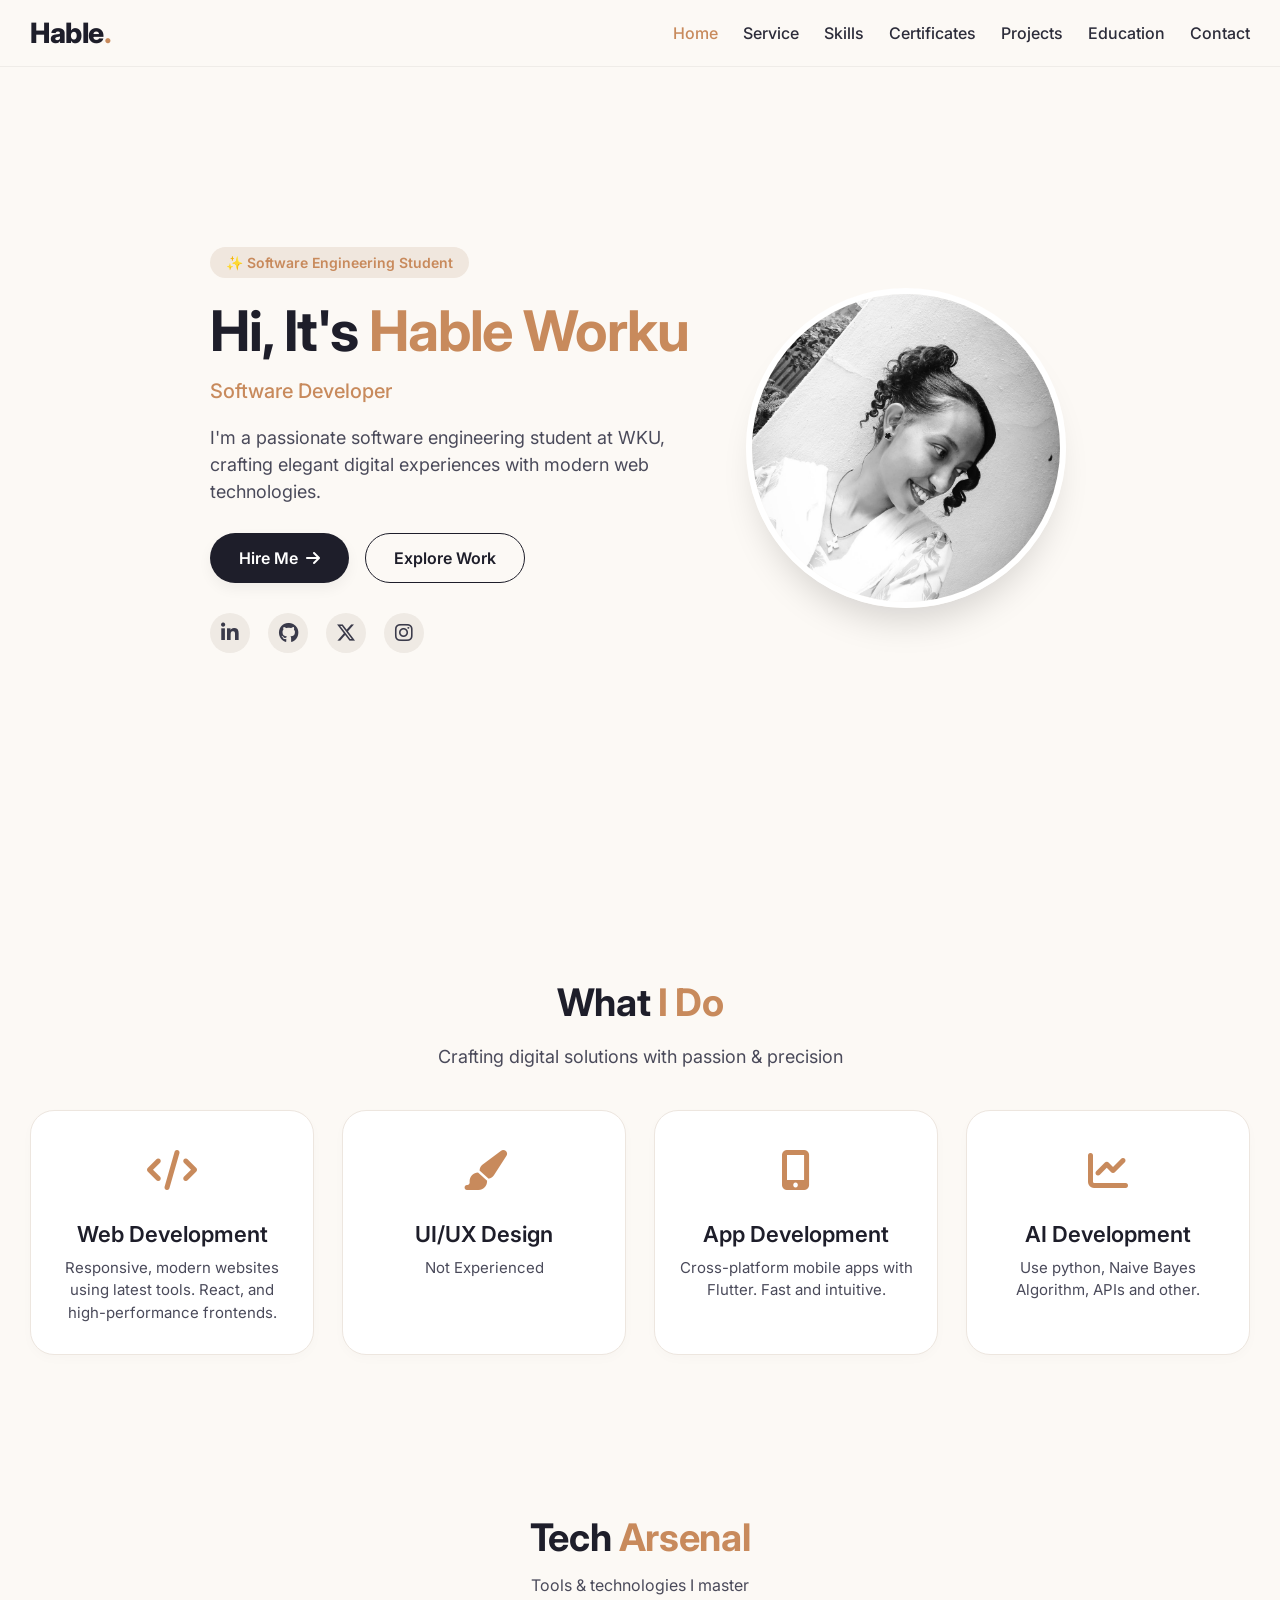
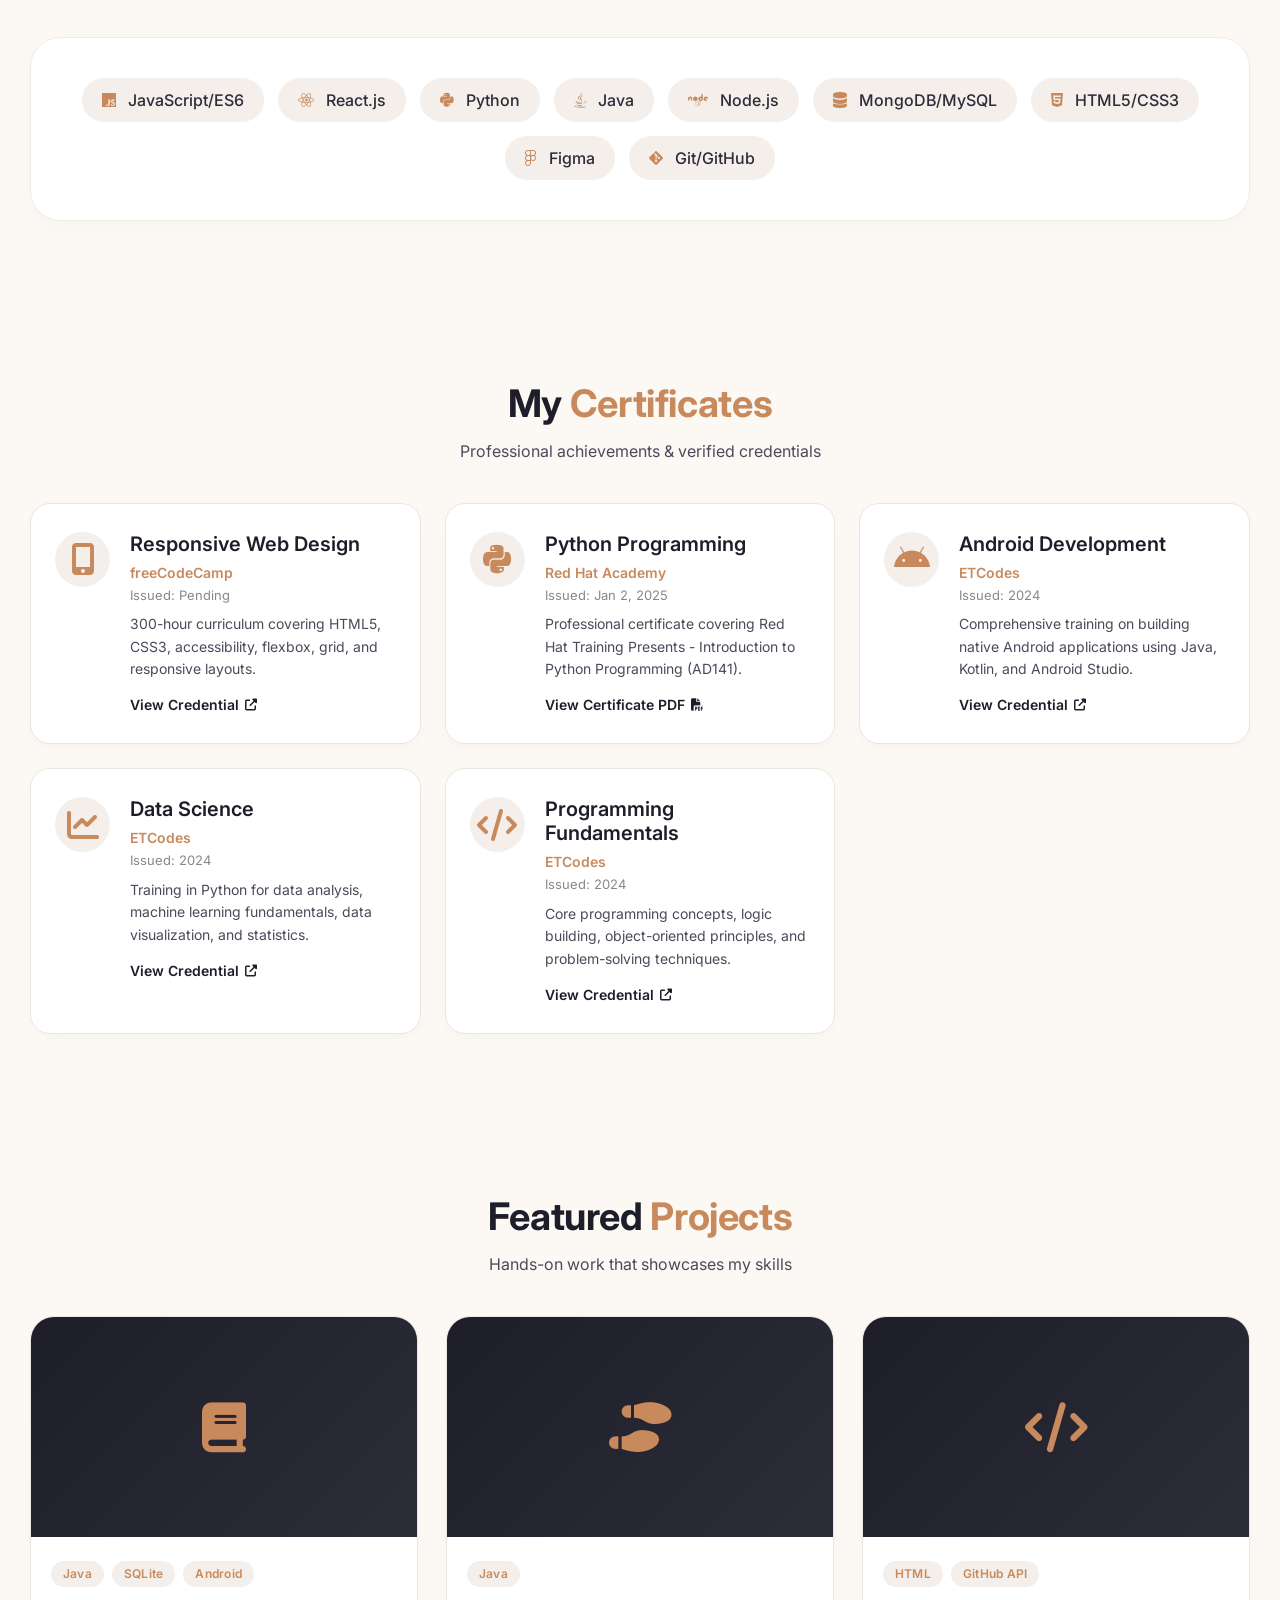
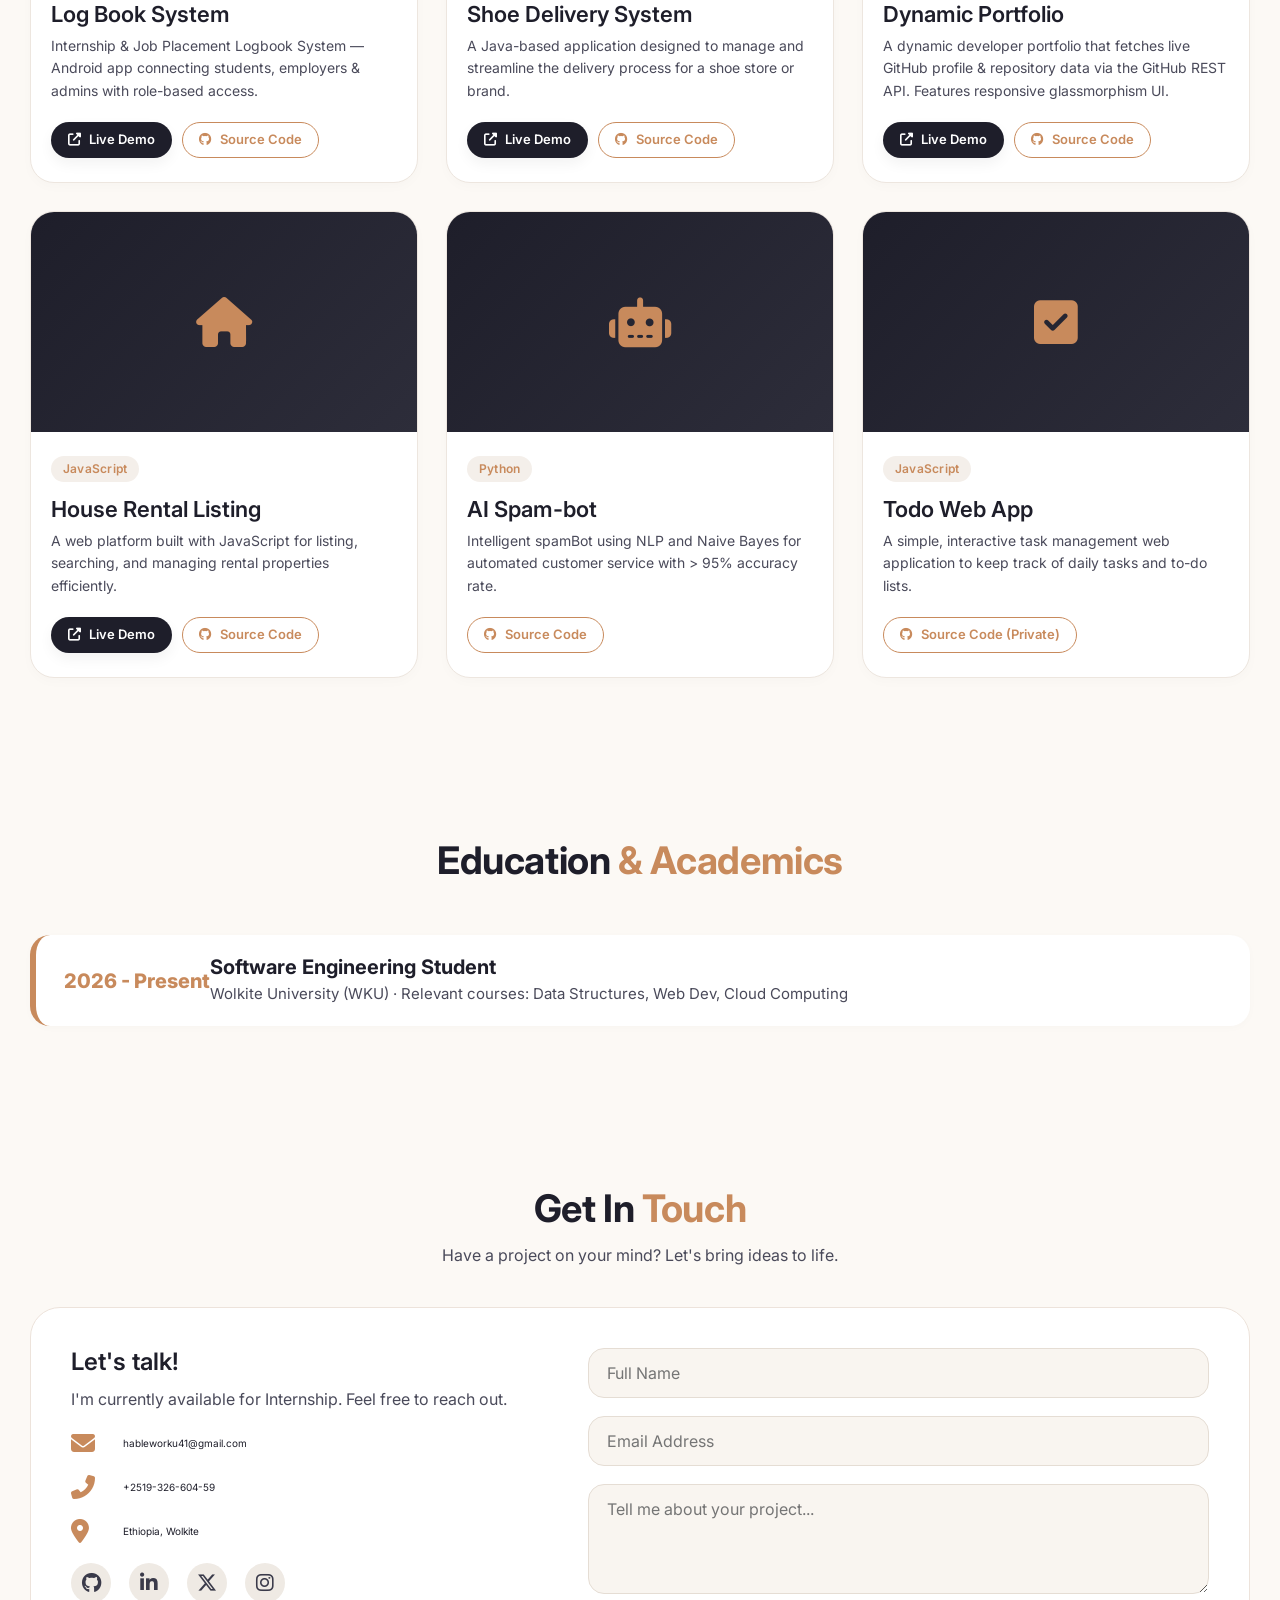
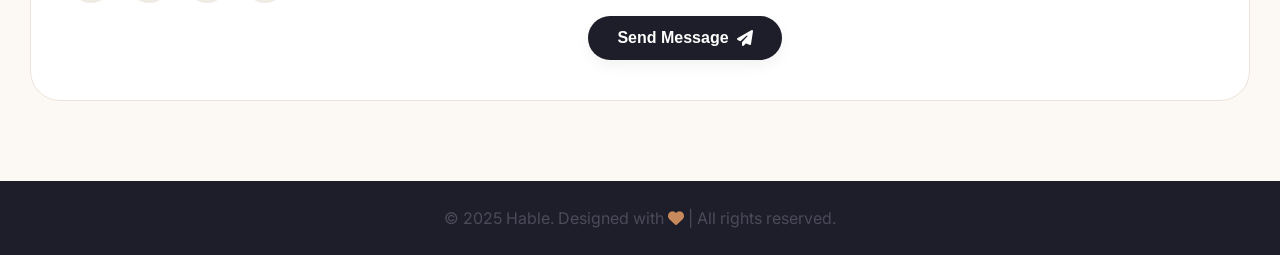
==== commit 37e30a6c: "Fix missing project section tags, broken image links, and certificate URLs" ====
--- a/index.html
+++ b/index.html
@@ -29,7 +29,6 @@
                     <li><a href="#certificates" class="nav-link">Certificates</a></li>
                     <li><a href="#projects" class="nav-link">Projects</a></li>
                     <li><a href="#education" class="nav-link">Education</a></li>
-                    <li><a href="#experience" class="nav-link">Experience</a></li>
                     <li><a href="#contact" class="nav-link">Contact</a></li>
                 </ul>
             </nav>
@@ -118,7 +117,6 @@
         </section>
 
         <!-- Certificates Section -->
-                <!-- Certificates Section -->
         <section id="certificates">
             <div class="container">
                 <div class="section-title">
@@ -143,7 +141,7 @@
                         </div>
                     </div>
 
-                                                         <!-- 2. Python -->
+                    <!-- 2. Python -->
                     <div class="certificate-card">
                         <div class="certificate-icon">
                             <i class="fab fa-python"></i>
@@ -171,7 +169,7 @@
                             <p class="certificate-issuer">ETCodes</p>
                             <p class="certificate-date">Issued: 2024</p>
                             <p class="certificate-desc">Comprehensive training on building native Android applications using Java, Kotlin, and Android Studio.</p>
-                            <a href="https://www.udacity.com/certificate/lp/f7f22cc8-5cde-4a9b-8521-bf12a704123c" class="certificate-link">
+                            <a href="https://www.udacity.com/certificate/lp/f7f22cc8-5cde-4a9b-8521-bf12a704123c" target="_blank" class="certificate-link">
                                 View Credential <i class="fas fa-external-link-alt"></i>
                             </a>
                         </div>
@@ -187,7 +185,8 @@
                             <p class="certificate-issuer">ETCodes</p>
                             <p class="certificate-date">Issued: 2024</p>
                             <p class="certificate-desc">Training in Python for data analysis, machine learning fundamentals, data visualization, and statistics.</p>
-                            <a href="www.udacity.com/certificate/e/26a02882-9b1e-11f1-82b3-a34953cfca48" class="certificate-link">
+                            <!-- ADDED https:// to the link -->
+                            <a href="https://www.udacity.com/certificate/e/26a02882-9b1e-11f1-82b3-a34953cfca48" target="_blank" class="certificate-link">
                                 View Credential <i class="fas fa-external-link-alt"></i>
                             </a>
                         </div>
@@ -203,7 +202,8 @@
                             <p class="certificate-issuer">ETCodes</p>
                             <p class="certificate-date">Issued: 2024</p>
                             <p class="certificate-desc">Core programming concepts, logic building, object-oriented principles, and problem-solving techniques.</p>
-                            <a href="www.udacity.com/certificate/e/d1006078-c75a-11f0-9b1c-2f9f0bc29db9" class="certificate-link">
+                            <!-- ADDED https:// to the link -->
+                            <a href="https://www.udacity.com/certificate/e/d1006078-c75a-11f0-9b1c-2f9f0bc29db9" target="_blank" class="certificate-link">
                                 View Credential <i class="fas fa-external-link-alt"></i>
                             </a>
                         </div>
@@ -213,12 +213,18 @@
             </div>
         </section>
 
-        <!-- Projects Section -->
-                        <div class="projects-grid">
+        <!-- Projects Section (FIXED MISSING HTML TAGS) -->
+        <section id="projects">
+            <div class="container">
+                <div class="section-title">
+                    <h2>Featured <span>Projects</span></h2>
+                    <p>Hands-on work that showcases my skills</p>
+                </div>
+                <div class="projects-grid">
                     <!-- 1. Log Book System -->
                     <div class="project-card">
                         <div class="project-image">
-                            <img src="https://github.com/Tihab-w/Internship-and-job-Placement-Logbook-System" 
+                            <img src="https://placehold.co/600x400/1E1E2A/C88A5C?text=Log+Book+System" 
                                  alt="Internship and Job Placement Logbook System" 
                                  onerror="this.style.display='none'; this.nextElementSibling.style.display='flex';">
                             <div class="project-placeholder" style="display:none;">
@@ -247,7 +253,7 @@
                     <!-- 2. Shoe Delivery System -->
                     <div class="project-card">
                         <div class="project-image">
-                            <img src="https://github.com/Tihab-w/ShoeDeliverySystem" 
+                            <img src="https://placehold.co/600x400/1E1E2A/C88A5C?text=Shoe+Delivery+System" 
                                  alt="Shoe Delivery System" 
                                  onerror="this.style.display='none'; this.nextElementSibling.style.display='flex';">
                             <div class="project-placeholder" style="display:none;">
@@ -274,7 +280,7 @@
                     <!-- 3. Dynamic Portfolio -->
                     <div class="project-card">
                         <div class="project-image">
-                            <img src="https://github.com/Tihab-w/Dynamic-Portfolio" 
+                            <img src="https://placehold.co/600x400/1E1E2A/C88A5C?text=Dynamic+Portfolio" 
                                  alt="Dynamic Portfolio" 
                                  onerror="this.style.display='none'; this.nextElementSibling.style.display='flex';">
                             <div class="project-placeholder" style="display:none;">
@@ -302,7 +308,7 @@
                     <!-- 4. House Rental Listing Platform -->
                     <div class="project-card">
                         <div class="project-image">
-                            <img src="https://github.com/Tihab-w/House_rental_listing_platform" 
+                            <img src="https://placehold.co/600x400/1E1E2A/C88A5C?text=House+Rental+Platform" 
                                  alt="House Rental Listing Platform" 
                                  onerror="this.style.display='none'; this.nextElementSibling.style.display='flex';">
                             <div class="project-placeholder" style="display:none;">
@@ -329,7 +335,7 @@
                     <!-- 5. AI Spam-bot -->
                     <div class="project-card">
                         <div class="project-image">
-                            <img src="https://github.com/Tihab-w/spam-bot" 
+                            <img src="https://placehold.co/600x400/1E1E2A/C88A5C?text=AI+Spam+Bot" 
                                  alt="AI Spam-bot" 
                                  onerror="this.style.display='none'; this.nextElementSibling.style.display='flex';">
                             <div class="project-placeholder" style="display:none;">
@@ -374,6 +380,8 @@
                         </div>
                     </div>
                 </div>
+            </div>
+        </section>
 
         <!-- Education Section -->
         <section id="education">
@@ -392,7 +400,6 @@
                 </div>
             </div>
         </section>
- 
 
         <!-- Contact Section -->
         <section id="contact">
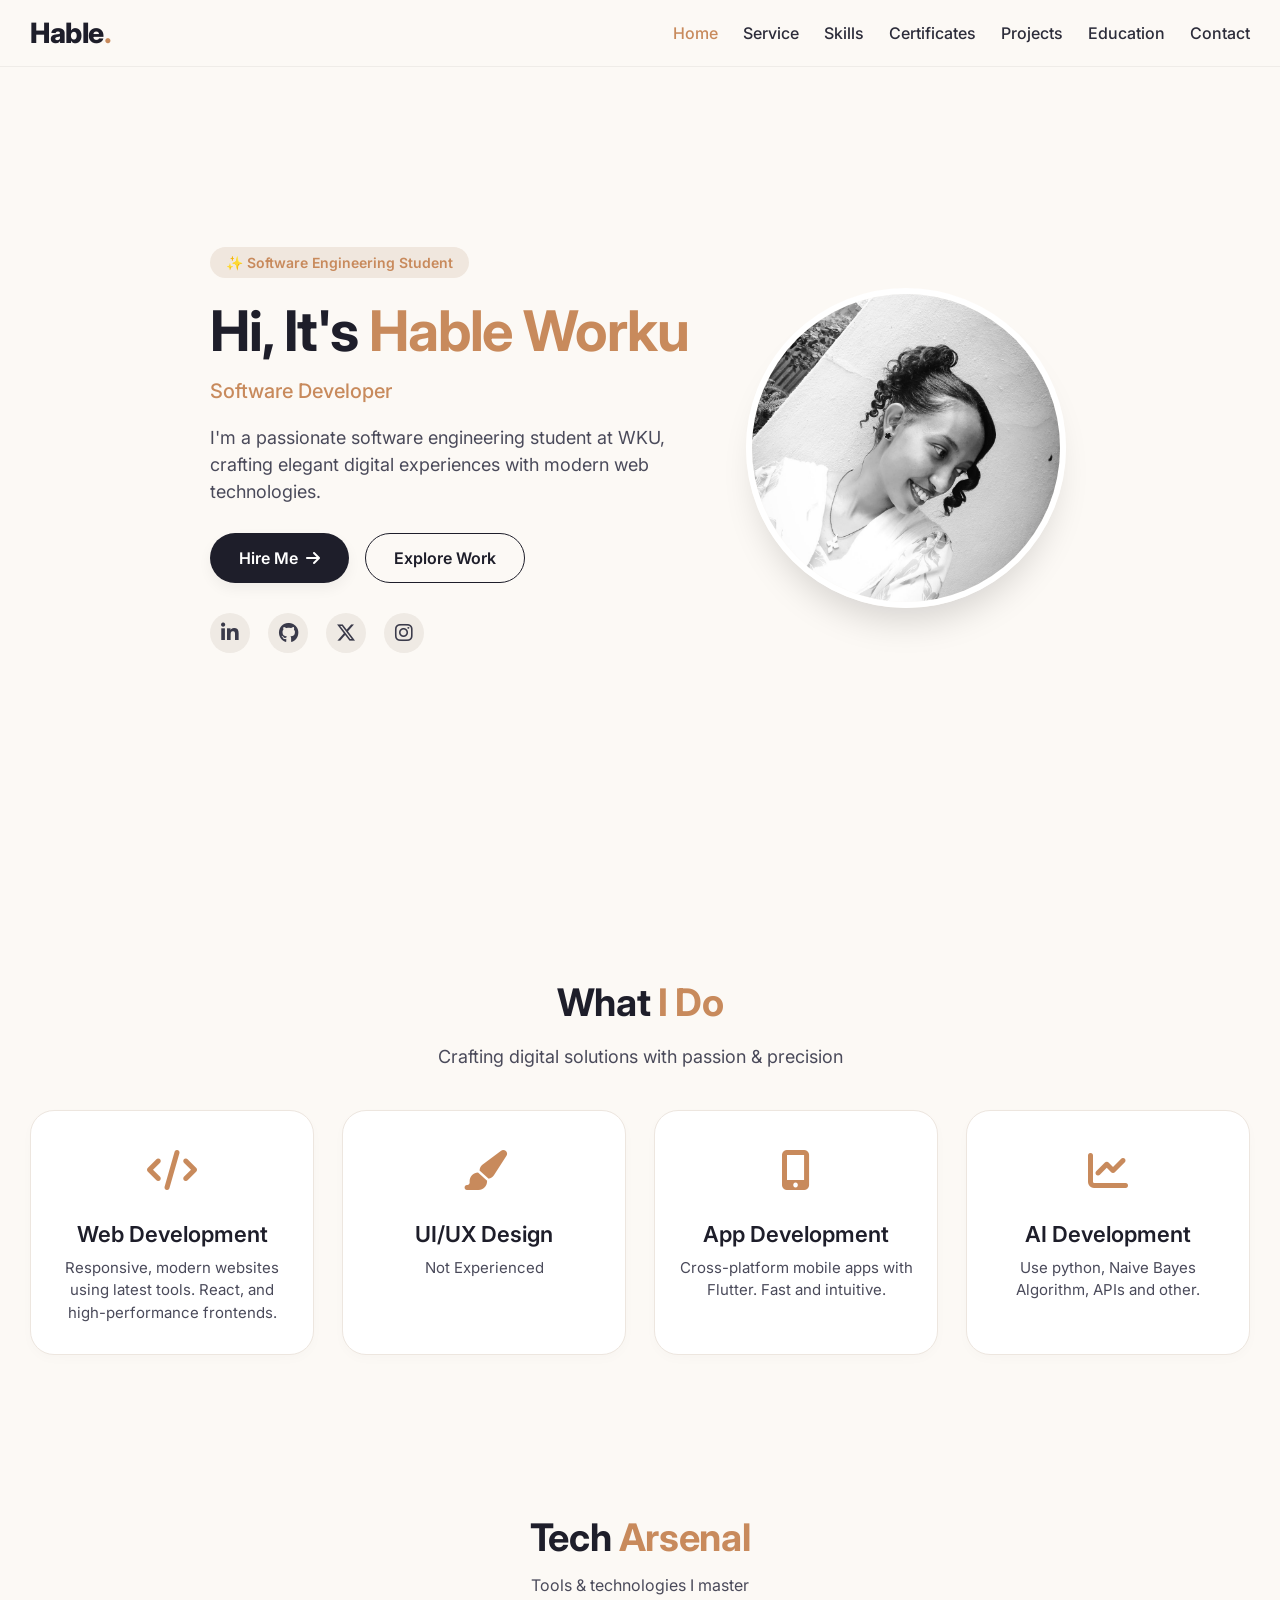
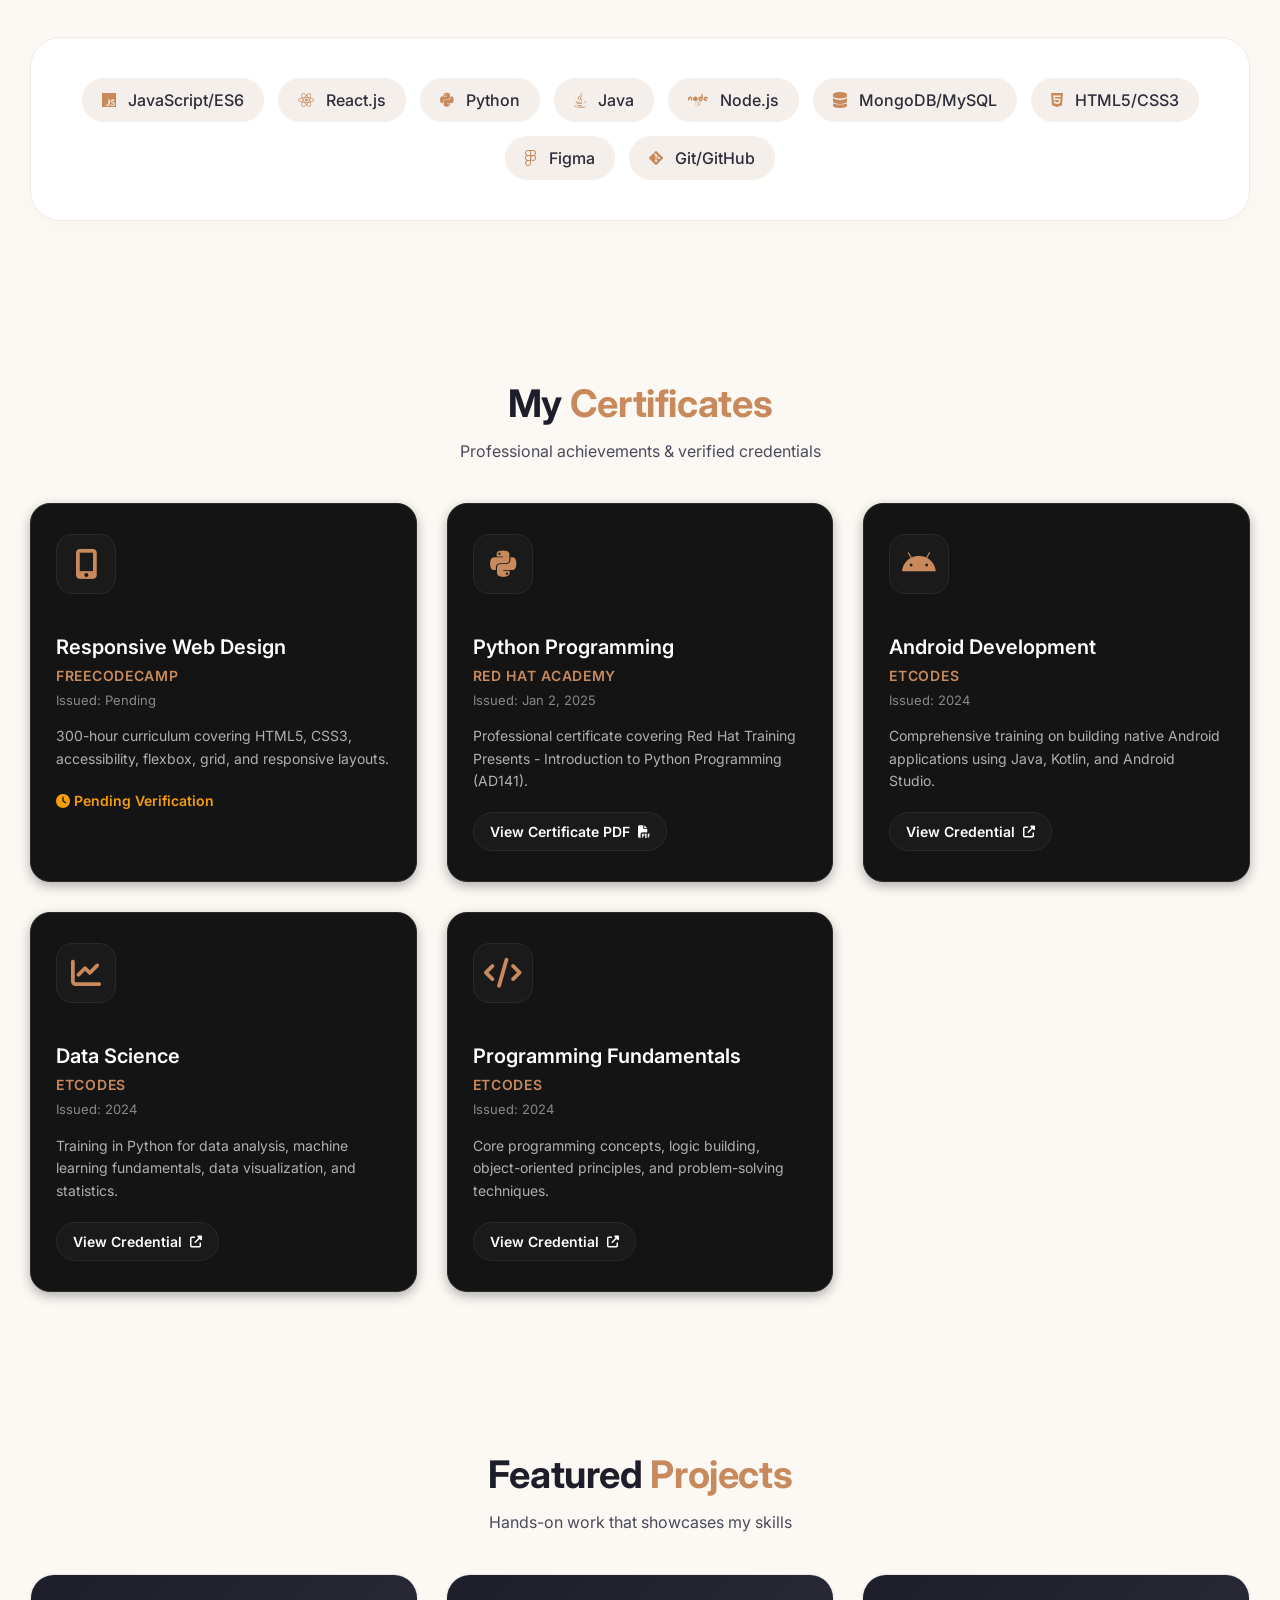
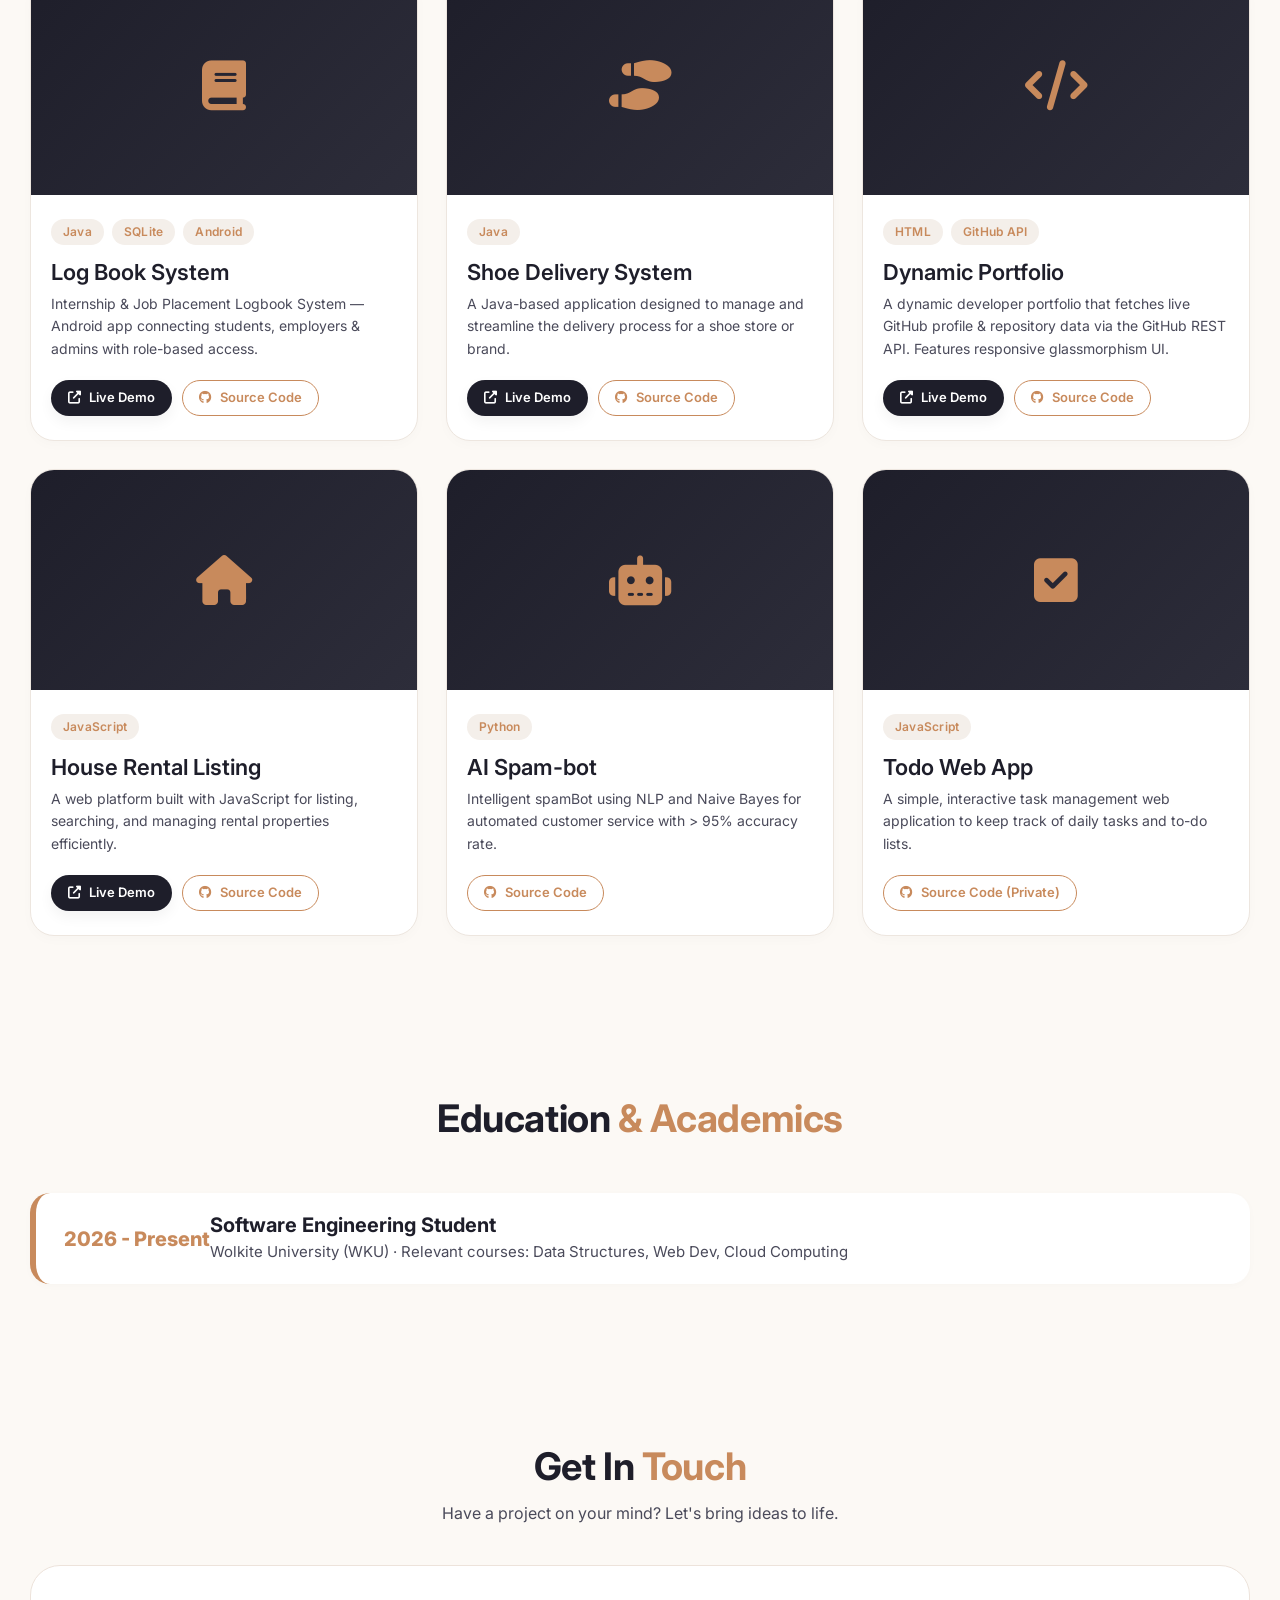
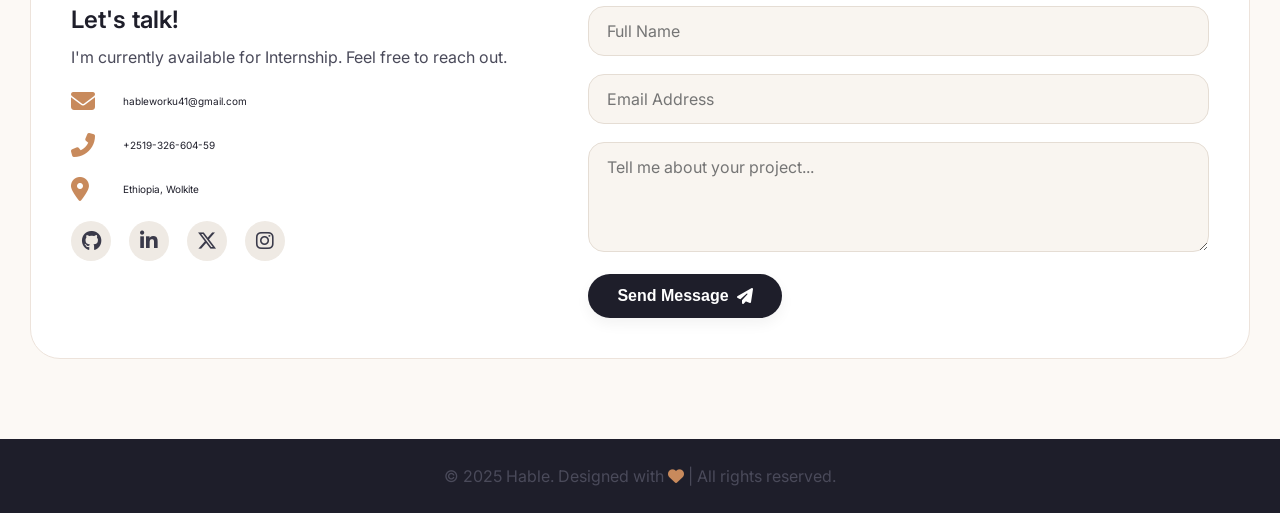
==== commit a8639167: "Fixed broken certificate links and added https:// prefix" ====
--- a/index.html
+++ b/index.html
@@ -135,9 +135,9 @@
                             <p class="certificate-issuer">freeCodeCamp</p>
                             <p class="certificate-date">Issued: Pending</p>
                             <p class="certificate-desc">300-hour curriculum covering HTML5, CSS3, accessibility, flexbox, grid, and responsive layouts.</p>
-                            <a href="#" class="certificate-link">
-                                View Credential <i class="fas fa-external-link-alt"></i>
-                            </a>
+                            <p class="certificate-verified" style="color: #F59E0B; font-size: 1.4rem; font-weight: 600; margin-top: 1rem;">
+                                <i class="fas fa-clock"></i> Pending Verification
+                            </p>
                         </div>
                     </div>
 
@@ -151,8 +151,6 @@
                             <p class="certificate-issuer">Red Hat Academy</p>
                             <p class="certificate-date">Issued: Jan 2, 2025</p>
                             <p class="certificate-desc">Professional certificate covering Red Hat Training Presents - Introduction to Python Programming (AD141).</p>
-                            
-                            <!-- Link to the PDF file -->
                             <a href="python-cert.pdf" target="_blank" class="certificate-link">
                                 View Certificate PDF <i class="fas fa-file-pdf"></i>
                             </a>
@@ -185,7 +183,6 @@
                             <p class="certificate-issuer">ETCodes</p>
                             <p class="certificate-date">Issued: 2024</p>
                             <p class="certificate-desc">Training in Python for data analysis, machine learning fundamentals, data visualization, and statistics.</p>
-                            <!-- ADDED https:// to the link -->
                             <a href="https://www.udacity.com/certificate/e/26a02882-9b1e-11f1-82b3-a34953cfca48" target="_blank" class="certificate-link">
                                 View Credential <i class="fas fa-external-link-alt"></i>
                             </a>
@@ -202,7 +199,6 @@
                             <p class="certificate-issuer">ETCodes</p>
                             <p class="certificate-date">Issued: 2024</p>
                             <p class="certificate-desc">Core programming concepts, logic building, object-oriented principles, and problem-solving techniques.</p>
-                            <!-- ADDED https:// to the link -->
                             <a href="https://www.udacity.com/certificate/e/d1006078-c75a-11f0-9b1c-2f9f0bc29db9" target="_blank" class="certificate-link">
                                 View Credential <i class="fas fa-external-link-alt"></i>
                             </a>
@@ -213,7 +209,7 @@
             </div>
         </section>
 
-        <!-- Projects Section (FIXED MISSING HTML TAGS) -->
+        <!-- Projects Section -->
         <section id="projects">
             <div class="container">
                 <div class="section-title">
@@ -432,7 +428,7 @@
                         </div>
                     </div>
                     <div class="contact-form">
-                        <!-- Formspree form — replace YOUR_FORM_ID with your actual Formspree ID -->
+                        <!-- Formspree form -->
                         <form id="contactForm" action="https://formspree.io/f/mjygndea" method="POST">
                             <div class="input-group">
                                 <input type="text" name="name" placeholder="Full Name" required>
--- a/style.css
+++ b/style.css
@@ -825,4 +825,143 @@
     .certifications-grid {
         grid-template-columns: 1fr;
     }
+}
+
+/* =========================================
+   CERTIFICATES SECTION STYLES
+   ========================================= */
+
+.certificates-grid {
+    display: grid;
+    grid-template-columns: repeat(auto-fit, minmax(300px, 1fr));
+    gap: 3rem;
+    margin-top: 2rem;
+}
+
+.certificate-card {
+    background: #141414; /* Dark card background */
+    border: 1px solid #2a2a2a;
+    border-radius: 2rem;
+    padding: 3rem 2.5rem;
+    display: flex;
+    flex-direction: column;
+    align-items: flex-start;
+    transition: all 0.3s ease;
+    box-shadow: 0 4px 12px rgba(0, 0, 0, 0.3);
+    position: relative;
+    overflow: hidden;
+}
+
+/* Subtle top accent line on hover */
+.certificate-card::before {
+    content: '';
+    position: absolute;
+    top: 0;
+    left: 0;
+    width: 100%;
+    height: 4px;
+    background: #C88A5C;
+    transform: scaleX(0);
+    transform-origin: left;
+    transition: transform 0.3s ease;
+}
+
+.certificate-card:hover {
+    transform: translateY(-8px);
+    border-color: #C88A5C;
+    box-shadow: 0 20px 30px -12px rgba(0, 0, 0, 0.5);
+}
+
+.certificate-card:hover::before {
+    transform: scaleX(1);
+}
+
+/* Icon Container */
+.certificate-icon {
+    font-size: 3rem;
+    color: #C88A5C;
+    background: #1a1a1a;
+    width: 6rem;
+    height: 6rem;
+    display: flex;
+    align-items: center;
+    justify-content: center;
+    border-radius: 1.6rem;
+    margin-bottom: 2rem;
+    border: 1px solid #2a2a2a;
+}
+
+/* Content */
+.certificate-content {
+    width: 100%;
+}
+
+.certificate-content h3 {
+    font-size: 2rem;
+    color: #ffffff;
+    margin-bottom: 0.5rem;
+    line-height: 1.3;
+}
+
+.certificate-issuer {
+    font-size: 1.4rem;
+    color: #C88A5C;
+    font-weight: 600;
+    text-transform: uppercase;
+    letter-spacing: 0.05em;
+    margin-bottom: 0.5rem;
+}
+
+.certificate-date {
+    font-size: 1.3rem;
+    color: #888;
+    margin-bottom: 1.5rem;
+    display: flex;
+    align-items: center;
+    gap: 0.5rem;
+}
+
+.certificate-desc {
+    font-size: 1.4rem;
+    color: #b0b0b0;
+    line-height: 1.6;
+    margin-bottom: 2rem;
+    flex-grow: 1;
+}
+
+/* Link/Button at the bottom */
+.certificate-link {
+    display: inline-flex;
+    align-items: center;
+    gap: 0.8rem;
+    font-size: 1.4rem;
+    font-weight: 600;
+    color: #ffffff;
+    background: #1a1a1a;
+    padding: 0.8rem 1.6rem;
+    border-radius: 4rem;
+    border: 1px solid #2a2a2a;
+    transition: all 0.2s ease;
+    margin-top: auto;
+}
+
+.certificate-link:hover {
+    background: #C88A5C;
+    color: #0a0a0a;
+    border-color: #C88A5C;
+}
+
+.certificate-link i {
+    font-size: 1.2rem;
+}
+
+/* Responsive adjustments */
+@media (max-width: 768px) {
+    .certificates-grid {
+        grid-template-columns: 1fr;
+    }
+    
+    .certificate-card {
+        padding: 2.5rem 2rem;
+    }
 }
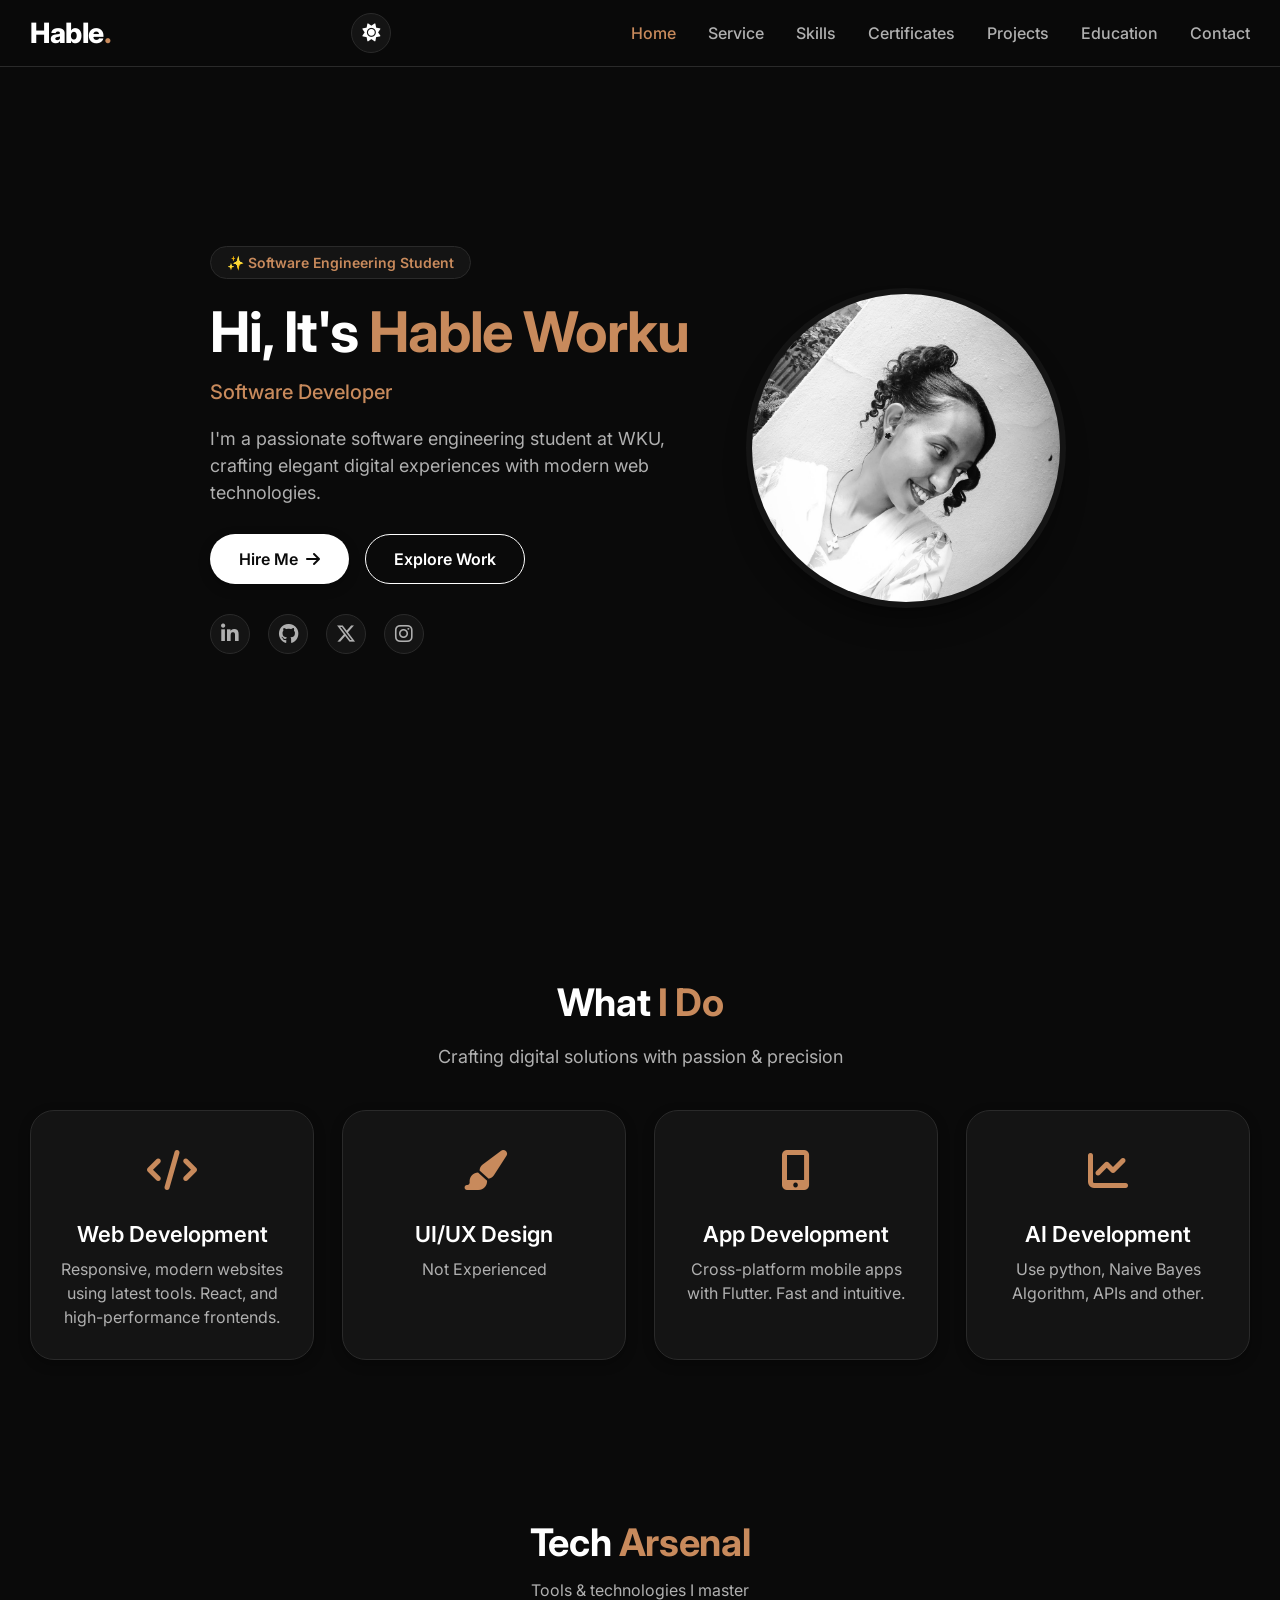
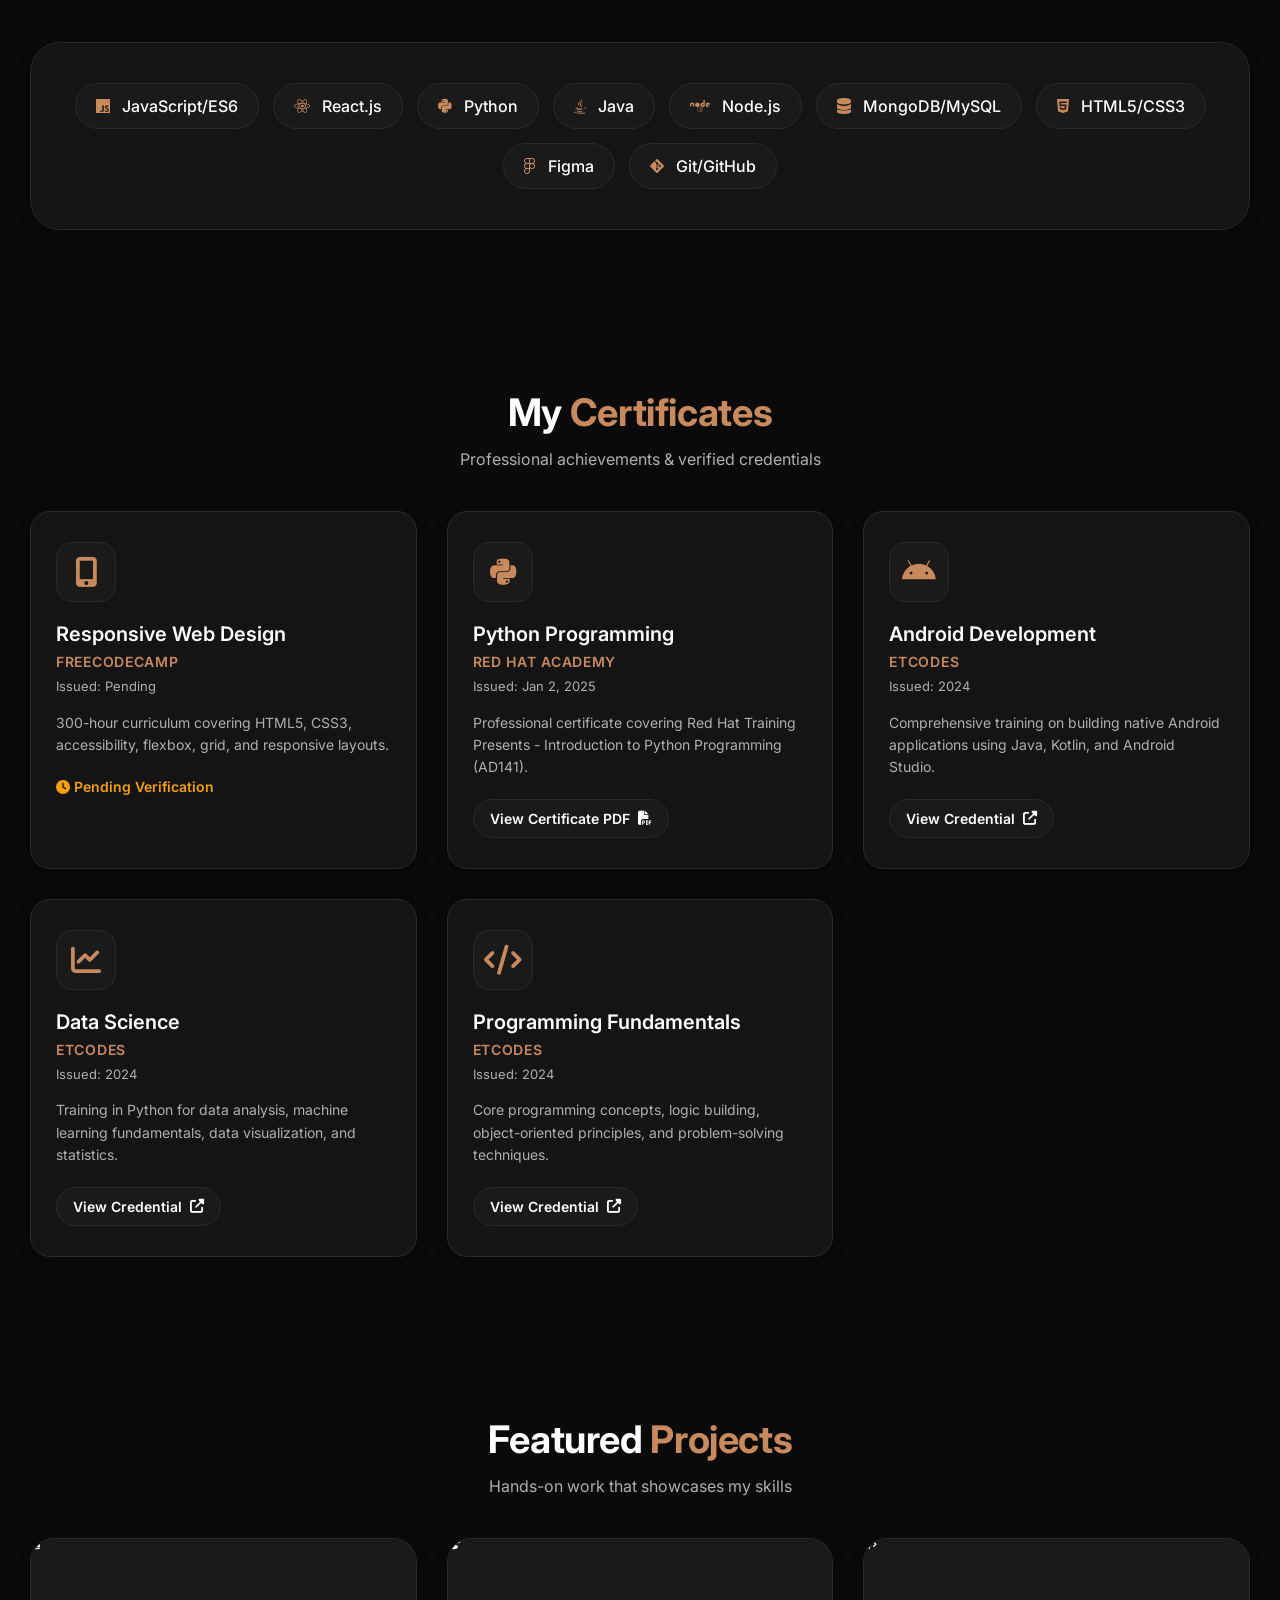
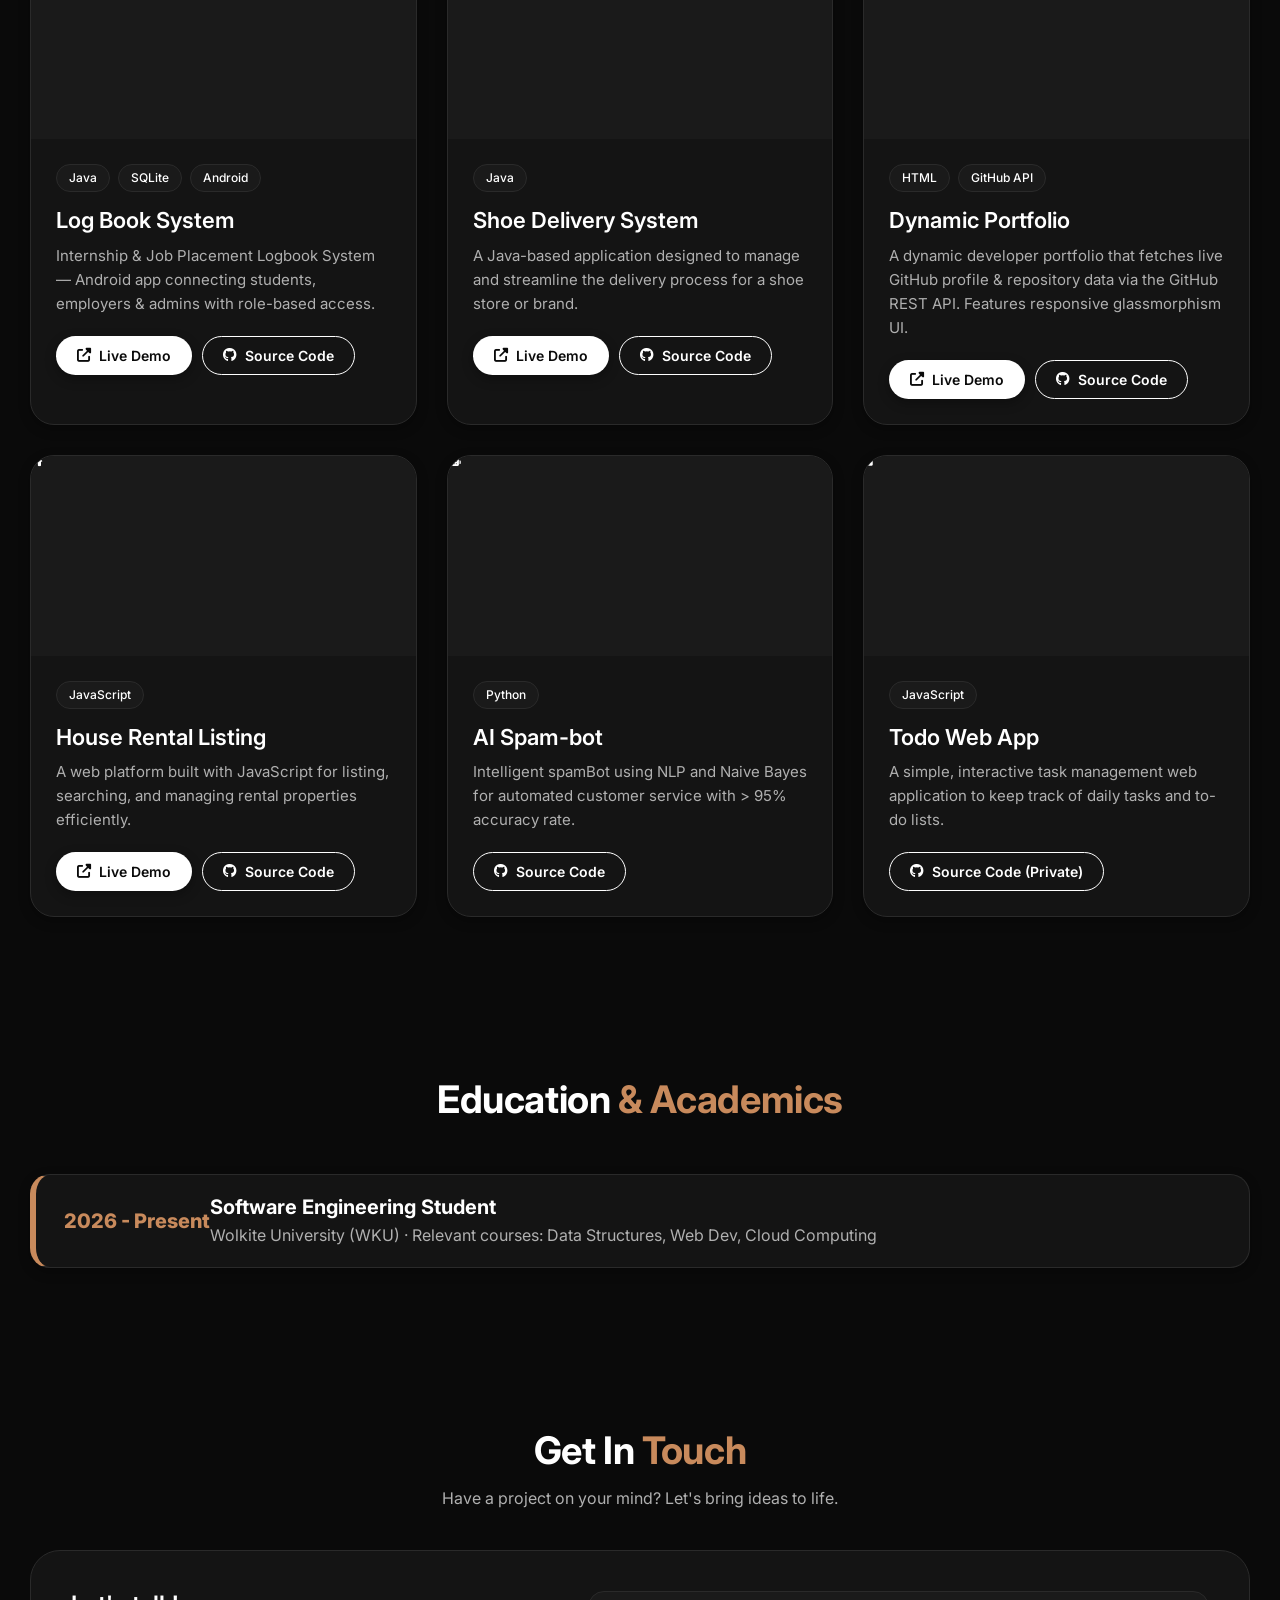
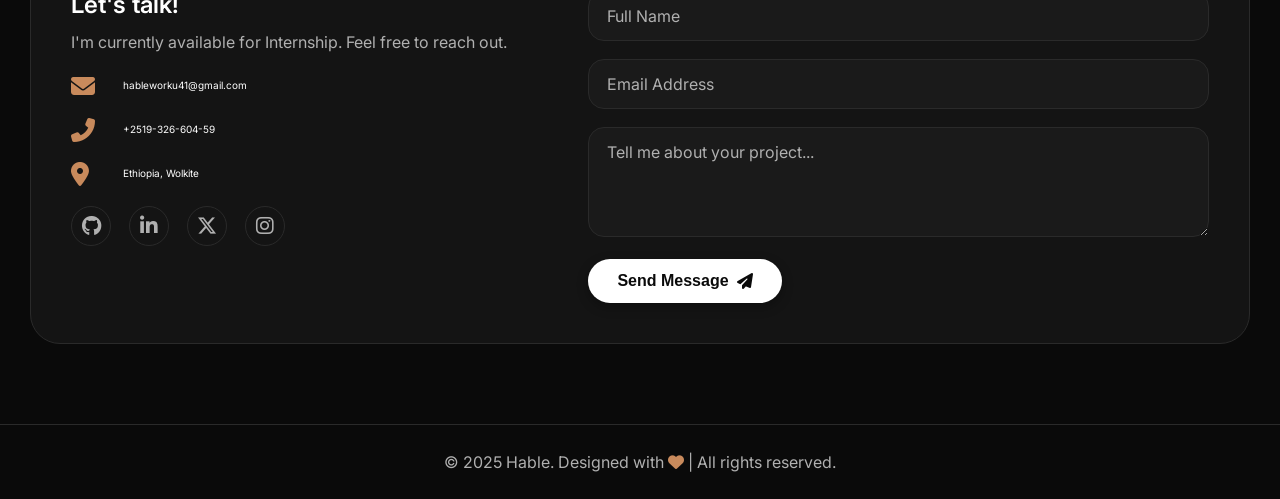
==== commit d69baa2c: "Enhanced UI with Dark/Light theme toggle, scroll reveal animations, and ES6+ enhancements" ====
--- a/index.html
+++ b/index.html
@@ -1,5 +1,5 @@
 <!DOCTYPE html>
-<html lang="en">
+<html lang="en" data-theme="dark">
 <head>
     <meta charset="UTF-8">
     <meta name="viewport" content="width=device-width, initial-scale=1.0, user-scalable=yes">
@@ -18,8 +18,15 @@
             <div class="logo">
                 <a href="#">Hable<span>.</span></a>
             </div>
-            <div class="mobile-menu" id="mobileMenuBtn">
-                <i class="fas fa-bars"></i>
+            <div class="header-actions">
+                <!-- DARK/LIGHT THEME TOGGLE -->
+                <button id="theme-toggle" class="theme-btn" aria-label="Toggle Theme">
+                    <i class="fas fa-sun"></i>
+                </button>
+                <!-- MOBILE MENU BUTTON -->
+                <div class="mobile-menu" id="mobileMenuBtn">
+                    <i class="fas fa-bars"></i>
+                </div>
             </div>
             <nav>
                 <ul class="nav-items" id="navMenu">
@@ -37,7 +44,7 @@
 
     <main>
         <!-- Hero / Home Section -->
-        <section id="home" class="hero">
+        <section id="home" class="hero reveal">
             <div class="container hero-grid">
                 <div class="hero-content">
                     <div class="badge">✨ Software Engineering Student</div>
@@ -62,7 +69,7 @@
         </section>
 
         <!-- Services Section -->
-        <section id="service">
+        <section id="service" class="reveal">
             <div class="container">
                 <div class="section-title">
                     <h2>What <span>I Do</span></h2>
@@ -94,7 +101,7 @@
         </section>
 
         <!-- Skills Section -->
-        <section id="skill">
+        <section id="skill" class="reveal">
             <div class="container">
                 <div class="section-title">
                     <h2>Tech <span>Arsenal</span></h2>
@@ -117,7 +124,7 @@
         </section>
 
         <!-- Certificates Section -->
-        <section id="certificates">
+        <section id="certificates" class="reveal">
             <div class="container">
                 <div class="section-title">
                     <h2>My <span>Certificates</span></h2>
@@ -204,13 +211,12 @@
                             </a>
                         </div>
                     </div>
-
                 </div>
             </div>
         </section>
 
         <!-- Projects Section -->
-        <section id="projects">
+        <section id="projects" class="reveal">
             <div class="container">
                 <div class="section-title">
                     <h2>Featured <span>Projects</span></h2>
@@ -380,7 +386,7 @@
         </section>
 
         <!-- Education Section -->
-        <section id="education">
+        <section id="education" class="reveal">
             <div class="container">
                 <div class="section-title">
                     <h2>Education <span>& Academics</span></h2>
@@ -398,7 +404,7 @@
         </section>
 
         <!-- Contact Section -->
-        <section id="contact">
+        <section id="contact" class="reveal">
             <div class="container">
                 <div class="section-title">
                     <h2>Get In <span>Touch</span></h2>
@@ -428,7 +434,6 @@
                         </div>
                     </div>
                     <div class="contact-form">
-                        <!-- Formspree form -->
                         <form id="contactForm" action="https://formspree.io/f/mjygndea" method="POST">
                             <div class="input-group">
                                 <input type="text" name="name" placeholder="Full Name" required>
--- a/style.css
+++ b/style.css
@@ -1,967 +1,711 @@
 /* ---------- RESET & GLOBAL ---------- */
 * {
-    margin: 0;
-    padding: 0;
-    box-sizing: border-box;
-    text-decoration: none;
-    list-style: none;
-    border: none;
-    outline: none;
+  margin: 0;
+  padding: 0;
+  box-sizing: border-box;
+  text-decoration: none;
+  list-style: none;
+  border: none;
+  outline: none;
+  transition:
+    background-color 0.3s ease,
+    color 0.3s ease,
+    border-color 0.3s ease;
 }
 
 html {
-    font-size: 62.5%; /* 1rem = 10px for easier calculations */
-    scroll-behavior: smooth;
+  font-size: 62.5%;
+  scroll-behavior: smooth; /* Smooth Scrolling */
+}
+
+/* CSS VARIABLES FOR DARK / LIGHT THEME */
+:root {
+  --bg-main: #0a0a0a;
+  --bg-card: #141414;
+  --bg-input: #1a1a1a;
+  --bg-nav: rgba(10, 10, 10, 0.96);
+  --text-main: #ffffff;
+  --text-muted: #b0b0b0;
+  --border-color: #2a2a2a;
+  --accent: #c88a5c;
+  --accent-hover: #e09e6e;
+  --shadow: 0 4px 12px rgba(0, 0, 0, 0.3);
+  --shadow-hover: 0 20px 30px -12px rgba(0, 0, 0, 0.5);
+}
+
+[data-theme="light"] {
+  --bg-main: #fcf9f5;
+  --bg-card: #ffffff;
+  --bg-input: #f4efea;
+  --bg-nav: rgba(252, 249, 245, 0.96);
+  --text-main: #1e1e2a;
+  --text-muted: #4a4a5a;
+  --border-color: #ede6df;
+  --accent: #c88a5c;
+  --accent-hover: #b07040;
+  --shadow: 0 4px 12px rgba(0, 0, 0, 0.05);
+  --shadow-hover: 0 20px 30px -12px rgba(0, 0, 0, 0.1);
 }
 
 body {
-    font-family: 'Inter', sans-serif;
-    background-color: #FCF9F5;   /* warm off-white background */
-    color: #1E1E2A;
-    width: 100%;
-    overflow-x: hidden;
-    line-height: 1.5;
+  font-family: "Inter", sans-serif;
+  background-color: var(--bg-main);
+  color: var(--text-main);
+  width: 100%;
+  overflow-x: hidden;
+  line-height: 1.5;
 }
 
 /* Typography */
-h1, h2, h3, h4 {
-    font-weight: 700;
-    line-height: 1.2;
-}
-
+h1,
+h2,
+h3,
+h4 {
+  font-weight: 700;
+  line-height: 1.2;
+  color: var(--text-main);
+}
 h1 {
-    font-size: 5.2rem;
-    letter-spacing: -0.02em;
-}
-
+  font-size: 5.2rem;
+  letter-spacing: -0.02em;
+}
 h2 {
-    font-size: 3.8rem;
-    letter-spacing: -0.01em;
-    margin-bottom: 1.2rem;
-}
-
+  font-size: 3.8rem;
+  letter-spacing: -0.01em;
+  margin-bottom: 1.2rem;
+}
 h3 {
-    font-size: 2.4rem;
-    font-weight: 600;
-}
-
+  font-size: 2.4rem;
+  font-weight: 600;
+}
 p {
-    font-size: 1.6rem;
-    color: #4A4A5A;
-    line-height: 1.5;
+  font-size: 1.6rem;
+  color: var(--text-muted);
+  line-height: 1.5;
 }
 
 .container {
-    max-width: 1280px;
-    margin: 0 auto;
-    padding: 0 3rem;
+  max-width: 1280px;
+  margin: 0 auto;
+  padding: 0 3rem;
 }
 
 /* Buttons */
 .btn {
-    display: inline-flex;
-    align-items: center;
-    gap: 0.8rem;
-    background-color: #1E1E2A;
-    color: white;
-    padding: 1.2rem 2.8rem;
-    border-radius: 4rem;
-    font-weight: 600;
-    font-size: 1.6rem;
-    transition: all 0.25s ease;
-    cursor: pointer;
-    border: 1px solid transparent;
-}
-
+  display: inline-flex;
+  align-items: center;
+  gap: 0.8rem;
+  background-color: var(--text-main);
+  color: var(--bg-main);
+  padding: 1.2rem 2.8rem;
+  border-radius: 4rem;
+  font-weight: 600;
+  font-size: 1.6rem;
+  transition: all 0.25s ease;
+  cursor: pointer;
+  border: 1px solid transparent;
+}
 .btn-outline {
-    background: transparent;
-    border: 1px solid #1E1E2A;
-    color: #1E1E2A;
-}
-
+  background: transparent;
+  border: 1px solid var(--text-main);
+  color: var(--text-main);
+}
 .btn-outline:hover {
-    background: #1E1E2A;
-    color: white;
-    transform: translateY(-3px);
-}
-
+  background: var(--text-main);
+  color: var(--bg-main);
+  transform: translateY(-3px);
+}
 .btn-primary {
-    background: #1E1E2A;
-    color: white;
-    box-shadow: 0 6px 14px rgba(0,0,0,0.05);
-}
-
+  background: var(--text-main);
+  color: var(--bg-main);
+  box-shadow: var(--shadow);
+}
 .btn-primary:hover {
-    background: #2D2D3A;
-    transform: translateY(-3px);
-    box-shadow: 0 12px 22px rgba(0,0,0,0.1);
-}
-
+  background: var(--text-muted);
+  transform: translateY(-3px);
+  box-shadow: var(--shadow-hover);
+}
 .btn-small {
-    padding: 0.8rem 2rem;
-    font-size: 1.4rem;
-}
-
-/* Header / Navigation (fixed, modern style) */
+  padding: 0.8rem 2rem;
+  font-size: 1.4rem;
+}
+
+/* Header / Navigation */
 header {
-    position: fixed;
-    top: 0;
-    left: 0;
-    width: 100%;
-    background-color: rgba(252, 249, 245, 0.96);
-    backdrop-filter: blur(8px);
-    box-shadow: 0 1px 0 rgba(0,0,0,0.05);
-    z-index: 1000;
-    padding: 1.2rem 0;
-    transition: all 0.2s;
-}
-
+  position: fixed;
+  top: 0;
+  left: 0;
+  width: 100%;
+  background-color: var(--bg-nav);
+  backdrop-filter: blur(8px);
+  box-shadow: 0 1px 0 var(--border-color);
+  z-index: 1000;
+  padding: 1.2rem 0;
+  transition: all 0.2s;
+}
 .header-flex {
-    display: flex;
-    justify-content: space-between;
-    align-items: center;
-    max-width: 1280px;
-    margin: 0 auto;
-    padding: 0 3rem;
-}
-
+  display: flex;
+  justify-content: space-between;
+  align-items: center;
+  max-width: 1280px;
+  margin: 0 auto;
+  padding: 0 3rem;
+}
 .logo a {
-    font-size: 2.8rem;
-    font-weight: 800;
-    color: #1E1E2A;
-    letter-spacing: -0.5px;
-    transition: 0.2s;
-}
-
+  font-size: 2.8rem;
+  font-weight: 800;
+  color: var(--text-main);
+  letter-spacing: -0.5px;
+}
 .logo a span {
-    color: #C88A5C;   /* warm accent */
-}
-
+  color: var(--accent);
+}
+
+/* Navigation Items */
 .nav-items {
-    display: flex;
-    gap:25px;
-}
-
+  display: flex;
+  gap: 3.2rem;
+}
 .nav-items a {
-    font-size: 1.6rem;
-    font-weight: 500;
-    color: #2C2C3A;
-    transition: color 0.2s;
-}
-
-.nav-items a:hover, .nav-items a.active {
-    color: #C88A5C;
-}
-
+  font-size: 1.6rem;
+  font-weight: 500;
+  color: var(--text-muted);
+  transition: color 0.2s;
+}
+.nav-items a:hover,
+.nav-items a.active {
+  color: var(--accent);
+}
+
+/* Header Actions (Theme Toggle + Mobile Menu) */
+.header-actions {
+  display: flex;
+  align-items: center;
+  gap: 2rem;
+}
+.theme-btn {
+  background: var(--bg-card);
+  border: 1px solid var(--border-color);
+  color: var(--text-main);
+  width: 4rem;
+  height: 4rem;
+  border-radius: 50%;
+  cursor: pointer;
+  font-size: 1.8rem;
+  display: flex;
+  align-items: center;
+  justify-content: center;
+  transition: 0.2s;
+}
+.theme-btn:hover {
+  color: var(--accent);
+  border-color: var(--accent);
+}
 .mobile-menu {
-    display: none;
-    font-size: 2.6rem;
-    cursor: pointer;
-    color: #1E1E2A;
-}
-
-/* Hero Section (Home) */
+  display: none;
+  font-size: 2.6rem;
+  cursor: pointer;
+  color: var(--text-main);
+}
+
+/* Hero Section */
 .hero {
-    min-height: 100vh;
-    display: flex;
-    align-items: center;
-    padding-top: 8rem;
-    background: #FCF9F5;
-}
-
+  min-height: 100vh;
+  display: flex;
+  align-items: center;
+  padding-top: 8rem;
+  background: var(--bg-main);
+}
 .hero-grid {
-    display: flex;
-    align-items: center;
-    justify-content: space-between;
-    gap: 4rem;
-    flex-wrap: wrap;
-}
-
+  display: flex;
+  align-items: center;
+  justify-content: space-between;
+  gap: 4rem;
+  flex-wrap: wrap;
+}
 .hero-content {
-    flex: 1.2;
-}
-
+  flex: 1.2;
+}
 .hero-content .badge {
-    background: #F0E7DE;
-    display: inline-block;
-    padding: 0.5rem 1.6rem;
-    border-radius: 40px;
-    font-size: 1.4rem;
-    font-weight: 600;
-    color: #C88A5C;
-    margin-bottom: 2rem;
-}
-
+  background: var(--bg-card);
+  display: inline-block;
+  padding: 0.5rem 1.6rem;
+  border-radius: 40px;
+  font-size: 1.4rem;
+  font-weight: 600;
+  color: var(--accent);
+  margin-bottom: 2rem;
+  border: 1px solid var(--border-color);
+}
 .hero-content h1 {
-    font-size: 5.6rem;
-    margin-bottom: 1rem;
-}
-
+  font-size: 5.6rem;
+  margin-bottom: 1rem;
+}
 .hero-content h1 .highlight {
-    color: #C88A5C;
-}
-
+  color: var(--accent);
+}
 .hero-content .dynamic-title {
-    font-size: 2rem;
-    font-weight: 500;
-    color: #C88A5C;
-    margin-bottom: 1.8rem;
-}
-
+  font-size: 2rem;
+  font-weight: 500;
+  color: var(--accent);
+  margin-bottom: 1.8rem;
+}
 .hero-content p {
-    font-size: 1.8rem;
-    margin-bottom: 2.8rem;
-    max-width: 500px;
-}
-
+  font-size: 1.8rem;
+  margin-bottom: 2.8rem;
+  max-width: 500px;
+}
 .hero-buttons {
-    display: flex;
-    gap: 1.6rem;
-    flex-wrap: wrap;
-    margin-bottom: 3rem;
-}
-
+  display: flex;
+  gap: 1.6rem;
+  flex-wrap: wrap;
+  margin-bottom: 3rem;
+}
 .social-icons {
-    display: flex;
-    gap: 1.8rem;
-}
-
+  display: flex;
+  gap: 1.8rem;
+}
 .social-icons a {
-    font-size: 2rem;
-    color: #3A3A4A;
-    background: #EFEAE4;
-    width: 4rem;
-    height: 4rem;
-    display: inline-flex;
-    align-items: center;
-    justify-content: center;
-    border-radius: 50%;
-    transition: 0.2s;
-}
-
+  font-size: 2rem;
+  color: var(--text-muted);
+  background: var(--bg-card);
+  width: 4rem;
+  height: 4rem;
+  display: inline-flex;
+  align-items: center;
+  justify-content: center;
+  border-radius: 50%;
+  transition: 0.2s;
+  border: 1px solid var(--border-color);
+}
 .social-icons a:hover {
-    background: #C88A5C;
-    color: white;
-    transform: translateY(-4px);
-}
-
+  background: var(--accent);
+  color: #fff;
+  transform: translateY(-4px);
+  border-color: var(--accent);
+}
 .hero-image {
-    flex: 0.8;
-    text-align: center;
-}
-
+  flex: 0.8;
+  text-align: center;
+}
 .hero-image img {
-    max-width: 320px;
-    width: 100%;
-    border-radius: 50%;
-    box-shadow: 0 25px 35px -12px rgba(0,0,0,0.15);
-    border: 6px solid white;
-    object-fit: cover;
-    aspect-ratio: 1/1;
+  max-width: 320px;
+  width: 100%;
+  border-radius: 50%;
+  box-shadow: var(--shadow-hover);
+  border: 6px solid var(--bg-card);
+  object-fit: cover;
+  aspect-ratio: 1/1;
 }
 
 /* Section Common */
 section {
-    padding: 8rem 0;
-}
-
+  padding: 8rem 0;
+  background: var(--bg-main);
+}
 .section-title {
-    text-align: center;
-    margin-bottom: 4rem;
-}
-
+  text-align: center;
+  margin-bottom: 4rem;
+}
 .section-title h2 {
-    font-size: 3.8rem;
-    display: inline-block;
-    position: relative;
-}
-
+  font-size: 3.8rem;
+  display: inline-block;
+  position: relative;
+}
 .section-title span {
-    color: #C88A5C;
+  color: var(--accent);
 }
 
 /* Services Cards */
 .services-grid {
-    display: grid;
-    grid-template-columns: repeat(auto-fit, minmax(260px, 1fr));
-    gap: 2.8rem;
-}
-
+  display: grid;
+  grid-template-columns: repeat(auto-fit, minmax(260px, 1fr));
+  gap: 2.8rem;
+}
 .service-card {
-    background: white;
+  background: var(--bg-card);
+  padding: 3rem 2rem;
+  border-radius: 2.4rem;
+  transition: 0.25s ease;
+  box-shadow: var(--shadow);
+  border: 1px solid var(--border-color);
+  text-align: center;
+}
+.service-card:hover {
+  transform: translateY(-8px);
+  box-shadow: var(--shadow-hover);
+  border-color: var(--accent);
+}
+.service-icon {
+  font-size: 4rem;
+  color: var(--accent);
+  margin-bottom: 2rem;
+}
+.service-card h3 {
+  margin-bottom: 1rem;
+  font-size: 2.2rem;
+}
+
+/* Skills Section */
+.skills-wrapper {
+  background: var(--bg-card);
+  border-radius: 3rem;
+  padding: 4rem 3rem;
+  box-shadow: var(--shadow);
+  border: 1px solid var(--border-color);
+}
+.skill-tags {
+  display: flex;
+  flex-wrap: wrap;
+  justify-content: center;
+  gap: 1.4rem;
+}
+.skill-tag {
+  background: var(--bg-input);
+  padding: 1rem 2rem;
+  border-radius: 6rem;
+  font-size: 1.6rem;
+  font-weight: 500;
+  color: var(--text-main);
+  transition: 0.2s;
+  border: 1px solid var(--border-color);
+}
+.skill-tag i {
+  margin-right: 8px;
+  color: var(--accent);
+}
+.skill-tag:hover {
+  background: var(--accent);
+  color: #fff;
+  border-color: var(--accent);
+}
+
+/* Certificates Grid */
+.certificates-grid {
+  display: grid;
+  grid-template-columns: repeat(auto-fit, minmax(300px, 1fr));
+  gap: 3rem;
+  margin-top: 2rem;
+}
+.certificate-card {
+  background: var(--bg-card);
+  border: 1px solid var(--border-color);
+  border-radius: 2rem;
+  padding: 3rem 2.5rem;
+  display: flex;
+  flex-direction: column;
+  align-items: flex-start;
+  transition: all 0.3s ease;
+  box-shadow: var(--shadow);
+  position: relative;
+  overflow: hidden;
+}
+.certificate-card:hover {
+  transform: translateY(-8px);
+  border-color: var(--accent);
+  box-shadow: var(--shadow-hover);
+}
+.certificate-icon {
+  font-size: 3rem;
+  color: var(--accent);
+  background: var(--bg-input);
+  width: 6rem;
+  height: 6rem;
+  display: flex;
+  align-items: center;
+  justify-content: center;
+  border-radius: 1.6rem;
+  margin-bottom: 2rem;
+  border: 1px solid var(--border-color);
+}
+.certificate-content h3 {
+  font-size: 2rem;
+  margin-bottom: 0.5rem;
+}
+.certificate-issuer {
+  font-size: 1.4rem;
+  color: var(--accent);
+  font-weight: 600;
+  text-transform: uppercase;
+  letter-spacing: 0.05em;
+  margin-bottom: 0.5rem;
+}
+.certificate-date {
+  font-size: 1.3rem;
+  color: var(--text-muted);
+  margin-bottom: 1.5rem;
+}
+.certificate-desc {
+  font-size: 1.4rem;
+  color: var(--text-muted);
+  line-height: 1.6;
+  margin-bottom: 2rem;
+  flex-grow: 1;
+}
+.certificate-link {
+  display: inline-flex;
+  align-items: center;
+  gap: 0.8rem;
+  font-size: 1.4rem;
+  font-weight: 600;
+  color: var(--text-main);
+  background: var(--bg-input);
+  padding: 0.8rem 1.6rem;
+  border-radius: 4rem;
+  border: 1px solid var(--border-color);
+  transition: all 0.2s ease;
+  margin-top: auto;
+}
+.certificate-link:hover {
+  background: var(--accent);
+  color: #fff;
+  border-color: var(--accent);
+}
+
+/* Projects Section */
+.projects-grid {
+  display: grid;
+  grid-template-columns: repeat(auto-fit, minmax(320px, 1fr));
+  gap: 3rem;
+  margin-top: 2rem;
+}
+.project-card {
+  background: var(--bg-card);
+  border-radius: 2.4rem;
+  border: 1px solid var(--border-color);
+  transition: all 0.3s ease;
+  box-shadow: var(--shadow);
+  overflow: hidden;
+}
+.project-card:hover {
+  transform: translateY(-10px);
+  box-shadow: var(--shadow-hover);
+  border-color: var(--accent);
+}
+.project-image {
+  height: 200px;
+  overflow: hidden;
+  background: var(--bg-input);
+}
+.project-image img {
+  width: 100%;
+  height: 100%;
+  object-fit: cover;
+  transition: transform 0.3s ease;
+}
+.project-card:hover .project-image img {
+  transform: scale(1.05);
+}
+.project-info {
+  padding: 2.5rem;
+}
+.project-tags {
+  display: flex;
+  flex-wrap: wrap;
+  gap: 0.8rem;
+  margin-bottom: 1.5rem;
+}
+.project-tags span {
+  background: var(--bg-input);
+  padding: 0.4rem 1.2rem;
+  border-radius: 4rem;
+  font-size: 1.2rem;
+  font-weight: 500;
+  color: var(--text-main);
+  border: 1px solid var(--border-color);
+}
+.project-info h3 {
+  font-size: 2.2rem;
+  margin-bottom: 1rem;
+}
+.project-info p {
+  font-size: 1.5rem;
+  margin-bottom: 2rem;
+  line-height: 1.6;
+}
+.project-links {
+  display: flex;
+  gap: 1rem;
+  flex-wrap: wrap;
+}
+
+/* Education Timeline */
+.timeline-grid {
+  display: flex;
+  flex-direction: column;
+  gap: 2rem;
+}
+.timeline-item {
+  background: var(--bg-card);
+  border-radius: 2rem;
+  padding: 2rem 2.8rem;
+  display: flex;
+  flex-wrap: wrap;
+  justify-content: space-between;
+  align-items: center;
+  border-left: 6px solid var(--accent);
+  box-shadow: var(--shadow);
+  border-top: 1px solid var(--border-color);
+  border-right: 1px solid var(--border-color);
+  border-bottom: 1px solid var(--border-color);
+}
+.timeline-year {
+  font-weight: 800;
+  font-size: 2rem;
+  color: var(--accent);
+  min-width: 100px;
+}
+.timeline-info {
+  flex: 2;
+}
+.timeline-info h4 {
+  font-size: 2rem;
+  margin-bottom: 0.4rem;
+}
+
+/* Contact Section */
+.contact-grid {
+  display: flex;
+  gap: 4rem;
+  background: var(--bg-card);
+  border-radius: 3rem;
+  padding: 4rem;
+  border: 1px solid var(--border-color);
+  flex-wrap: wrap;
+}
+.contact-info {
+  flex: 1;
+}
+.contact-info h3 {
+  font-size: 2.4rem;
+  margin-bottom: 1rem;
+}
+.contact-detail {
+  display: flex;
+  align-items: center;
+  gap: 1.2rem;
+  margin: 2rem 0;
+}
+.contact-detail i {
+  font-size: 2.4rem;
+  color: var(--accent);
+  width: 4rem;
+}
+.contact-form {
+  flex: 1.3;
+}
+.input-group {
+  margin-bottom: 1.8rem;
+}
+.input-group input,
+.input-group textarea {
+  width: 100%;
+  padding: 1.4rem 1.8rem;
+  font-size: 1.6rem;
+  background: var(--bg-input);
+  border-radius: 1.6rem;
+  border: 1px solid var(--border-color);
+  font-family: "Inter", sans-serif;
+  color: var(--text-main);
+}
+.input-group input::placeholder,
+.input-group textarea::placeholder {
+  color: var(--text-muted);
+}
+.input-group input:focus,
+.input-group textarea:focus {
+  border-color: var(--accent);
+}
+
+/* Footer */
+footer {
+  background: var(--bg-main);
+  color: var(--text-muted);
+  text-align: center;
+  padding: 2.5rem;
+  font-size: 1.4rem;
+  border-top: 1px solid var(--border-color);
+}
+
+/* SCROLL REVEAL ANIMATION */
+.reveal {
+  opacity: 0;
+  transform: translateY(40px);
+  transition: all 0.8s ease-out;
+}
+.reveal.active {
+  opacity: 1;
+  transform: translateY(0);
+}
+
+/* Responsive Media Queries */
+@media (max-width: 950px) {
+  html {
+    font-size: 58%;
+  }
+  .nav-items {
+    gap: 2rem;
+  }
+  .hero-content h1 {
+    font-size: 4.2rem;
+  }
+}
+
+@media (max-width: 768px) {
+  .mobile-menu {
+    display: block;
+  }
+  .nav-items {
+    position: fixed;
+    top: 70px;
+    left: -100%;
+    flex-direction: column;
+    background: var(--bg-main);
+    width: 70%;
+    height: calc(100vh - 70px);
     padding: 3rem 2rem;
-    border-radius: 2.4rem;
-    transition: 0.25s ease;
-    box-shadow: 0 4px 12px rgba(0,0,0,0.02);
-    border: 1px solid #EDE6DF;
+    box-shadow: 5px 0 20px rgba(0, 0, 0, 0.5);
+    transition: left 0.3s ease;
+    gap: 2.5rem;
+    z-index: 999;
+    border-right: 1px solid var(--border-color);
+  }
+  .nav-items.active {
+    left: 0;
+  }
+  .hero-grid {
+    flex-direction: column-reverse;
     text-align: center;
-}
-
-.service-card:hover {
-    transform: translateY(-8px);
-    box-shadow: 0 20px 30px -12px rgba(0,0,0,0.08);
-    border-color: #DBD0C6;
-}
-
-.service-icon {
-    font-size: 4rem;
-    color: #C88A5C;
-    margin-bottom: 2rem;
-}
-
-.service-card h3 {
-    margin-bottom: 1rem;
-    font-size: 2.2rem;
-}
-
-.service-card p {
-    font-size: 1.5rem;
-}
-
-/* Skills section (modern tags) */
-.skills-wrapper {
-    background: #FFFFFF;
-    border-radius: 3rem;
-    padding: 4rem 3rem;
-    box-shadow: 0 8px 20px rgba(0,0,0,0.02);
-    border: 1px solid #F1EBE5;
-}
-
-.skill-tags {
-    display: flex;
-    flex-wrap: wrap;
+  }
+  .hero-buttons {
     justify-content: center;
-    gap: 1.4rem;
-}
-
-.skill-tag {
-    background: #F4EFEA;
-    padding: 1rem 2rem;
-    border-radius: 6rem;
-    font-size: 1.6rem;
-    font-weight: 500;
-    color: #2C2C3A;
-    transition: 0.2s;
-}
-
-.skill-tag i {
-    margin-right: 8px;
-    color: #C88A5C;
-}
-
-.skill-tag:hover {
-    background: #C88A5C;
-    color: white;
-}
-
-/* Education & Experience Timeline */
-.timeline-grid {
-    display: flex;
+  }
+  .social-icons {
+    justify-content: center;
+  }
+  .contact-grid {
     flex-direction: column;
-    gap: 2rem;
-}
-
-.timeline-item {
-    background: white;
-    border-radius: 2rem;
-    padding: 2rem 2.8rem;
-    display: flex;
-    flex-wrap: wrap;
-    justify-content: space-between;
-    align-items: center;
-    border-left: 6px solid #C88A5C;
-    box-shadow: 0 2px 8px rgba(0,0,0,0.02);
-    transition: 0.2s;
-}
-
-.timeline-year {
-    font-weight: 800;
-    font-size: 2rem;
-    color: #C88A5C;
-    min-width: 100px;
-}
-
-.timeline-info {
-    flex: 2;
-}
-
-.timeline-info h4 {
-    font-size: 2rem;
-    margin-bottom: 0.4rem;
-}
-
-.timeline-info p {
-    font-size: 1.5rem;
-}
-
-/* ========== CERTIFICATES SECTION ========== */
-.certificates-grid {
-    display: grid;
-    grid-template-columns: repeat(auto-fit, minmax(300px, 1fr));
-    gap: 2.4rem;
-}
-
-.certificate-card {
-    background: white;
-    border-radius: 2rem;
-    padding: 2.8rem 2.4rem;
-    display: flex;
-    gap: 2rem;
-    align-items: flex-start;
-    border: 1px solid #EDE6DF;
-    box-shadow: 0 4px 12px rgba(0, 0, 0, 0.02);
-    transition: all 0.3s ease;
-    position: relative;
-    overflow: hidden;
-}
-
-.certificate-card::before {
-    content: '';
-    position: absolute;
-    top: 0;
-    left: 0;
-    width: 4px;
-    height: 100%;
-    background: #C88A5C;
-    border-radius: 4px 0 0 4px;
-    transform: scaleY(0);
-    transition: transform 0.3s ease;
-    transform-origin: top;
-}
-
-.certificate-card:hover {
-    transform: translateY(-6px);
-    box-shadow: 0 16px 32px rgba(0, 0, 0, 0.08);
-    border-color: #DBD0C6;
-}
-
-.certificate-card:hover::before {
-    transform: scaleY(1);
-}
-
-.certificate-icon {
-    font-size: 3.2rem;
-    color: #C88A5C;
-    background: #F4EFEA;
-    width: 5.5rem;
-    height: 5.5rem;
-    display: flex;
-    align-items: center;
-    justify-content: center;
-    border-radius: 50%;
-    flex-shrink: 0;
-    transition: all 0.3s ease;
-}
-
-.certificate-card:hover .certificate-icon {
-    background: #C88A5C;
-    color: white;
-    transform: rotate(360deg);
-}
-
-.certificate-content {
-    flex: 1;
-}
-
-.certificate-content h3 {
-    font-size: 2rem;
-    margin-bottom: 0.6rem;
-    color: #1E1E2A;
-}
-
-.certificate-issuer {
-    font-size: 1.4rem;
-    font-weight: 600;
-    color: #C88A5C;
-    margin-bottom: 0.3rem;
-}
-
-.certificate-date {
-    font-size: 1.3rem;
-    color: #888;
-    margin-bottom: 0.8rem;
-}
-
-.certificate-desc {
-    font-size: 1.4rem;
-    color: #4A4A5A;
-    line-height: 1.6;
-    margin-bottom: 1.4rem;
-}
-
-.certificate-link {
-    display: inline-flex;
-    align-items: center;
-    gap: 0.6rem;
-    font-size: 1.4rem;
-    font-weight: 600;
-    color: #1E1E2A;
-    transition: color 0.2s ease;
-}
-
-.certificate-link i {
-    font-size: 1.2rem;
-    transition: transform 0.2s ease;
-}
-
-.certificate-link:hover {
-    color: #C88A5C;
-}
-
-.certificate-link:hover i {
-    transform: translateX(4px) translateY(-2px);
-}
-
-/* ========== PROJECTS SECTION ========== */
-.projects-grid {
-    display: grid;
-    grid-template-columns: repeat(auto-fit, minmax(320px, 1fr));
-    gap: 2.8rem;
-}
-
-.project-card {
-    background: white;
-    border-radius: 2.4rem;
-    overflow: hidden;
-    border: 1px solid #EDE6DF;
-    box-shadow: 0 4px 12px rgba(0, 0, 0, 0.02);
-    transition: all 0.3s ease;
-}
-
-.project-card:hover {
-    transform: translateY(-8px);
-    box-shadow: 0 20px 40px rgba(0, 0, 0, 0.1);
-    border-color: #DBD0C6;
-}
-
-.project-image {
-    width: 100%;
-    height: 220px;
-    overflow: hidden;
-    background: linear-gradient(135deg, #1E1E2A, #2D2D3A);
-    position: relative;
-}
-
-.project-image img {
-    width: 100%;
-    height: 100%;
-    object-fit: cover;
-    transition: transform 0.4s ease;
-}
-
-.project-card:hover .project-image img {
-    transform: scale(1.05);
-}
-
-.project-placeholder {
-    width: 100%;
-    height: 100%;
-    display: flex;
-    align-items: center;
-    justify-content: center;
-    color: #C88A5C;
-    font-size: 5rem;
-    background: linear-gradient(135deg, #1E1E2A, #2D2D3A);
-}
-
-.project-info {
-    padding: 2.4rem 2rem;
-}
-
-.project-tags {
-    display: flex;
-    flex-wrap: wrap;
-    gap: 0.8rem;
-    margin-bottom: 1.4rem;
-}
-
-.project-tags span {
-    background: #F4EFEA;
-    color: #C88A5C;
-    padding: 0.4rem 1.2rem;
-    border-radius: 2rem;
-    font-size: 1.2rem;
-    font-weight: 600;
-    letter-spacing: 0.02em;
-    transition: all 0.2s ease;
-}
-
-.project-card:hover .project-tags span {
-    background: #C88A5C;
-    color: white;
-}
-
-.project-info h3 {
-    font-size: 2.2rem;
-    margin-bottom: 0.8rem;
-    color: #1E1E2A;
-}
-
-.project-info p {
-    font-size: 1.4rem;
-    color: #4A4A5A;
-    line-height: 1.6;
-    margin-bottom: 2rem;
-}
-
-.project-links {
-    display: flex;
-    gap: 1rem;
-    flex-wrap: wrap;
-}
-
-.project-links .btn-small {
-    padding: 0.7rem 1.6rem;
-    font-size: 1.3rem;
-    border-radius: 3rem;
-}
-
-.project-links .btn-outline {
-    background: transparent;
-    border: 1px solid #C88A5C;
-    color: #C88A5C;
-}
-
-.project-links .btn-outline:hover {
-    background: #C88A5C;
-    color: white;
-    transform: translateY(-2px);
-}
-
-/* Contact section */
-.contact-grid {
-    display: flex;
-    gap: 4rem;
-    background: white;
-    border-radius: 3rem;
-    padding: 4rem;
-    border: 1px solid #EDE3DB;
-    flex-wrap: wrap;
-}
-
-.contact-info {
-    flex: 1;
-}
-
-.contact-info h3 {
-    font-size: 2.4rem;
-    margin-bottom: 1rem;
-}
-
-.contact-detail {
-    display: flex;
-    align-items: center;
-    gap: 1.2rem;
-    margin: 2rem 0;
-}
-
-.contact-detail i {
-    font-size: 2.4rem;
-    color: #C88A5C;
-    width: 4rem;
-}
-
-.contact-form {
-    flex: 1.3;
-}
-
-.input-group {
-    margin-bottom: 1.8rem;
-}
-
-.input-group input, .input-group textarea {
-    width: 100%;
-    padding: 1.4rem 1.8rem;
-    font-size: 1.6rem;
-    background: #F9F5F0;
-    border-radius: 1.6rem;
-    border: 1px solid #E5DDD4;
-    font-family: 'Inter', sans-serif;
-}
-
-.input-group textarea {
-    resize: vertical;
-}
-
-footer {
-    background: #1E1E2A;
-    color: #aaa;
-    text-align: center;
-    padding: 2.5rem;
-    font-size: 1.4rem;
-}
-
-/* Responsive */
-@media (max-width: 950px) {
-    html { font-size: 58%; }
-    .nav-items { gap: 2rem; }
-    .hero-content h1 { font-size: 4.2rem; }
-}
-
-@media (max-width: 768px) {
-    .mobile-menu { display: block; }
-    .nav-items {
-        position: fixed;
-        top: 70px;
-        left: -100%;
-        flex-direction: column;
-        background: white;
-        width: 70%;
-        height: calc(100vh - 70px);
-        padding: 3rem 2rem;
-        box-shadow: 5px 0 20px rgba(0,0,0,0.1);
-        transition: left 0.3s ease;
-        gap: 2.5rem;
-        z-index: 999;
-    }
-    .nav-items.active {
-        left: 0;
-    }
-    .hero-grid {
-        flex-direction: column-reverse;
-        text-align: center;
-    }
-    .hero-buttons { justify-content: center; }
-    .social-icons { justify-content: center; }
-    .contact-grid { flex-direction: column; }
-    .timeline-item { flex-direction: column; align-items: flex-start; gap: 1rem; }
-    .section-title h2 { font-size: 3rem; }
-    
-    .certificates-grid {
-        grid-template-columns: 1fr;
-    }
-    
-    .certificate-card {
-        flex-direction: column;
-        text-align: center;
-    }
-    
-    .certificate-icon {
-        margin: 0 auto;
-    }
-    
-    .certificate-card::before {
-        width: 100%;
-        height: 4px;
-        top: 0;
-        left: 0;
-        border-radius: 4px 4px 0 0;
-    }
-    
-    .projects-grid {
-        grid-template-columns: 1fr;
-    }
-    
-    .project-links {
-        justify-content: center;
-    }
-}
-
-@media (max-width: 480px) {
-    .container { padding: 0 2rem; }
-    .btn { padding: 1rem 2rem; font-size: 1.4rem; }
-}
-
-/* Certifications Section */
-.certifications-grid {
-    display: grid;
-    grid-template-columns: repeat(auto-fit, minmax(280px, 1fr));
-    gap: 2.8rem;
-}
-
-.cert-card {
-    background: #141414;
-    border-radius: 2rem;
-    padding: 3rem 2.5rem;
-    border: 1px solid #2a2a2a;
-    text-align: center;
-    transition: 0.3s ease;
-    box-shadow: 0 4px 12px rgba(0, 0, 0, 0.3);
-}
-
-.cert-card:hover {
-    transform: translateY(-8px);
-    border-color: #C88A5C;
-    box-shadow: 0 20px 30px -12px rgba(0, 0, 0, 0.5);
-}
-
-.cert-icon {
-    font-size: 3.6rem;
-    color: #C88A5C;
-    background: #1a1a1a;
-    width: 7rem;
-    height: 7rem;
-    display: flex;
-    align-items: center;
-    justify-content: center;
-    border-radius: 50%;
-    margin: 0 auto 2rem;
-    border: 1px solid #2a2a2a;
-}
-
-.cert-card h3 {
-    font-size: 2.1rem;
-    color: #ffffff;
-    margin-bottom: 0.6rem;
-}
-
-.cert-issuer {
-    font-size: 1.5rem;
-    color: #C88A5C;
-    font-weight: 600;
-    margin-bottom: 1.4rem;
-    text-transform: uppercase;
-    letter-spacing: 0.05em;
-}
-
-.cert-desc {
-    font-size: 1.4rem;
-    color: #b0b0b0;
-    margin-bottom: 2rem;
-    line-height: 1.6;
-}
-
-@media (max-width: 768px) {
-    .certifications-grid {
-        grid-template-columns: 1fr;
-    }
-}
-
-/* =========================================
-   CERTIFICATES SECTION STYLES
-   ========================================= */
-
-.certificates-grid {
-    display: grid;
-    grid-template-columns: repeat(auto-fit, minmax(300px, 1fr));
-    gap: 3rem;
-    margin-top: 2rem;
-}
-
-.certificate-card {
-    background: #141414; /* Dark card background */
-    border: 1px solid #2a2a2a;
-    border-radius: 2rem;
-    padding: 3rem 2.5rem;
-    display: flex;
+  }
+  .timeline-item {
     flex-direction: column;
     align-items: flex-start;
-    transition: all 0.3s ease;
-    box-shadow: 0 4px 12px rgba(0, 0, 0, 0.3);
-    position: relative;
-    overflow: hidden;
-}
-
-/* Subtle top accent line on hover */
-.certificate-card::before {
-    content: '';
-    position: absolute;
-    top: 0;
-    left: 0;
-    width: 100%;
-    height: 4px;
-    background: #C88A5C;
-    transform: scaleX(0);
-    transform-origin: left;
-    transition: transform 0.3s ease;
-}
-
-.certificate-card:hover {
-    transform: translateY(-8px);
-    border-color: #C88A5C;
-    box-shadow: 0 20px 30px -12px rgba(0, 0, 0, 0.5);
-}
-
-.certificate-card:hover::before {
-    transform: scaleX(1);
-}
-
-/* Icon Container */
-.certificate-icon {
+    gap: 1rem;
+  }
+  .section-title h2 {
     font-size: 3rem;
-    color: #C88A5C;
-    background: #1a1a1a;
-    width: 6rem;
-    height: 6rem;
-    display: flex;
-    align-items: center;
-    justify-content: center;
-    border-radius: 1.6rem;
-    margin-bottom: 2rem;
-    border: 1px solid #2a2a2a;
-}
-
-/* Content */
-.certificate-content {
-    width: 100%;
-}
-
-.certificate-content h3 {
-    font-size: 2rem;
-    color: #ffffff;
-    margin-bottom: 0.5rem;
-    line-height: 1.3;
-}
-
-.certificate-issuer {
+  }
+  .certificates-grid,
+  .projects-grid {
+    grid-template-columns: 1fr;
+  }
+}
+
+@media (max-width: 480px) {
+  .container {
+    padding: 0 2rem;
+  }
+  .btn {
+    padding: 1rem 2rem;
     font-size: 1.4rem;
-    color: #C88A5C;
-    font-weight: 600;
-    text-transform: uppercase;
-    letter-spacing: 0.05em;
-    margin-bottom: 0.5rem;
-}
-
-.certificate-date {
-    font-size: 1.3rem;
-    color: #888;
-    margin-bottom: 1.5rem;
-    display: flex;
-    align-items: center;
-    gap: 0.5rem;
-}
-
-.certificate-desc {
-    font-size: 1.4rem;
-    color: #b0b0b0;
-    line-height: 1.6;
-    margin-bottom: 2rem;
-    flex-grow: 1;
-}
-
-/* Link/Button at the bottom */
-.certificate-link {
-    display: inline-flex;
-    align-items: center;
-    gap: 0.8rem;
-    font-size: 1.4rem;
-    font-weight: 600;
-    color: #ffffff;
-    background: #1a1a1a;
-    padding: 0.8rem 1.6rem;
-    border-radius: 4rem;
-    border: 1px solid #2a2a2a;
-    transition: all 0.2s ease;
-    margin-top: auto;
-}
-
-.certificate-link:hover {
-    background: #C88A5C;
-    color: #0a0a0a;
-    border-color: #C88A5C;
-}
-
-.certificate-link i {
-    font-size: 1.2rem;
-}
-
-/* Responsive adjustments */
-@media (max-width: 768px) {
-    .certificates-grid {
-        grid-template-columns: 1fr;
-    }
-    
-    .certificate-card {
-        padding: 2.5rem 2rem;
-    }
-}+  }
+}
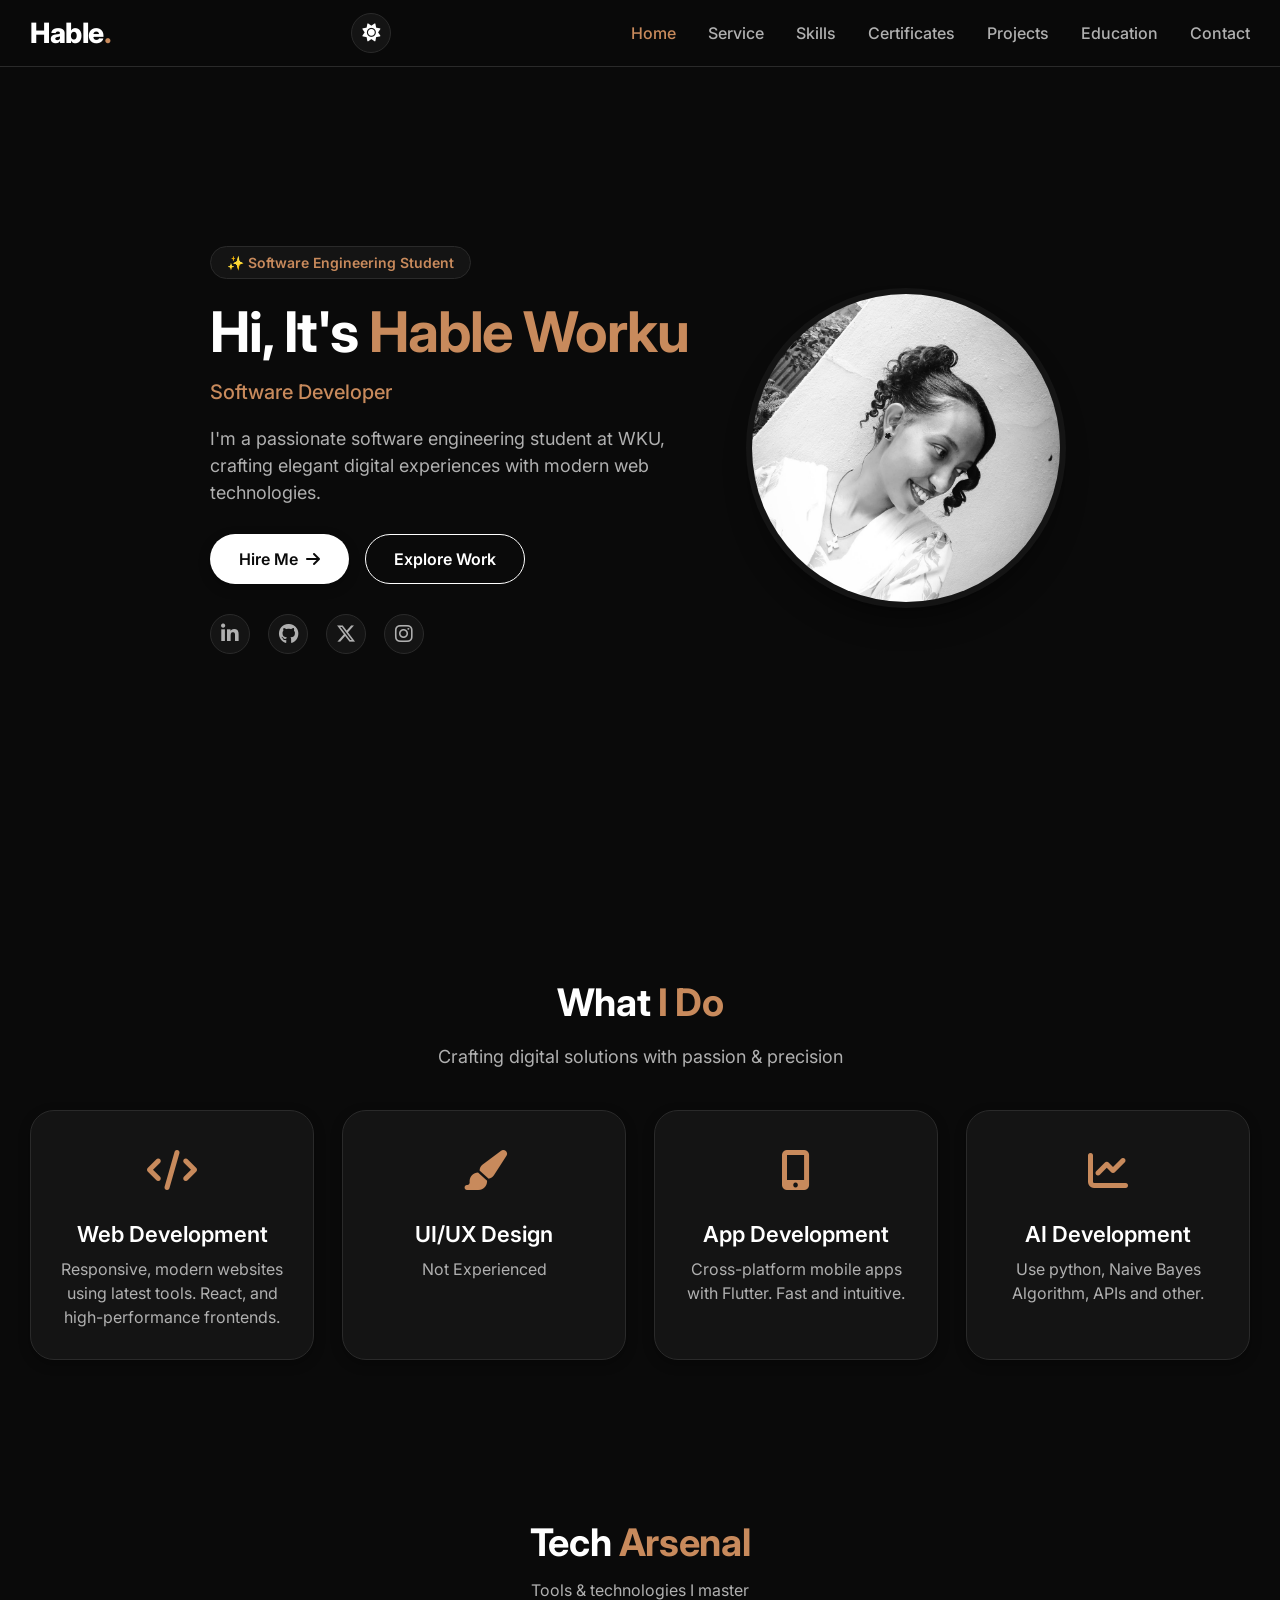
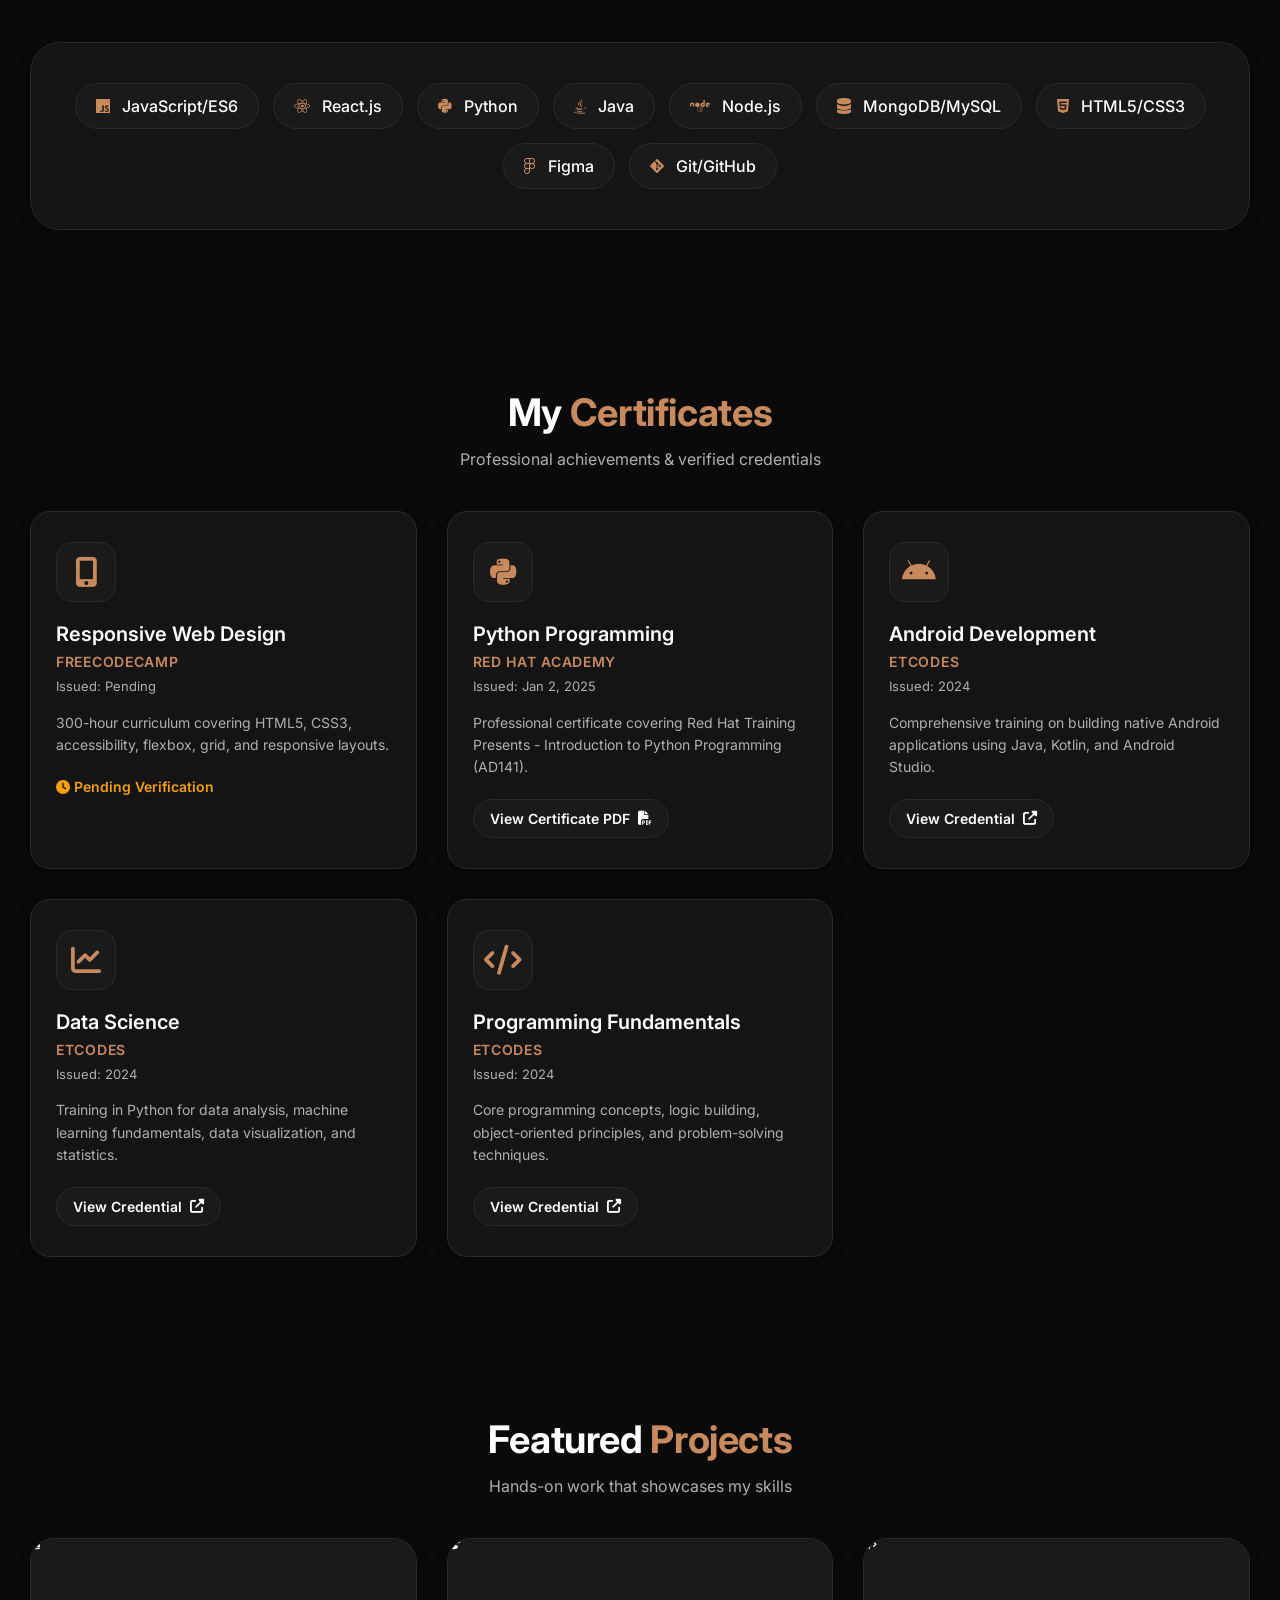
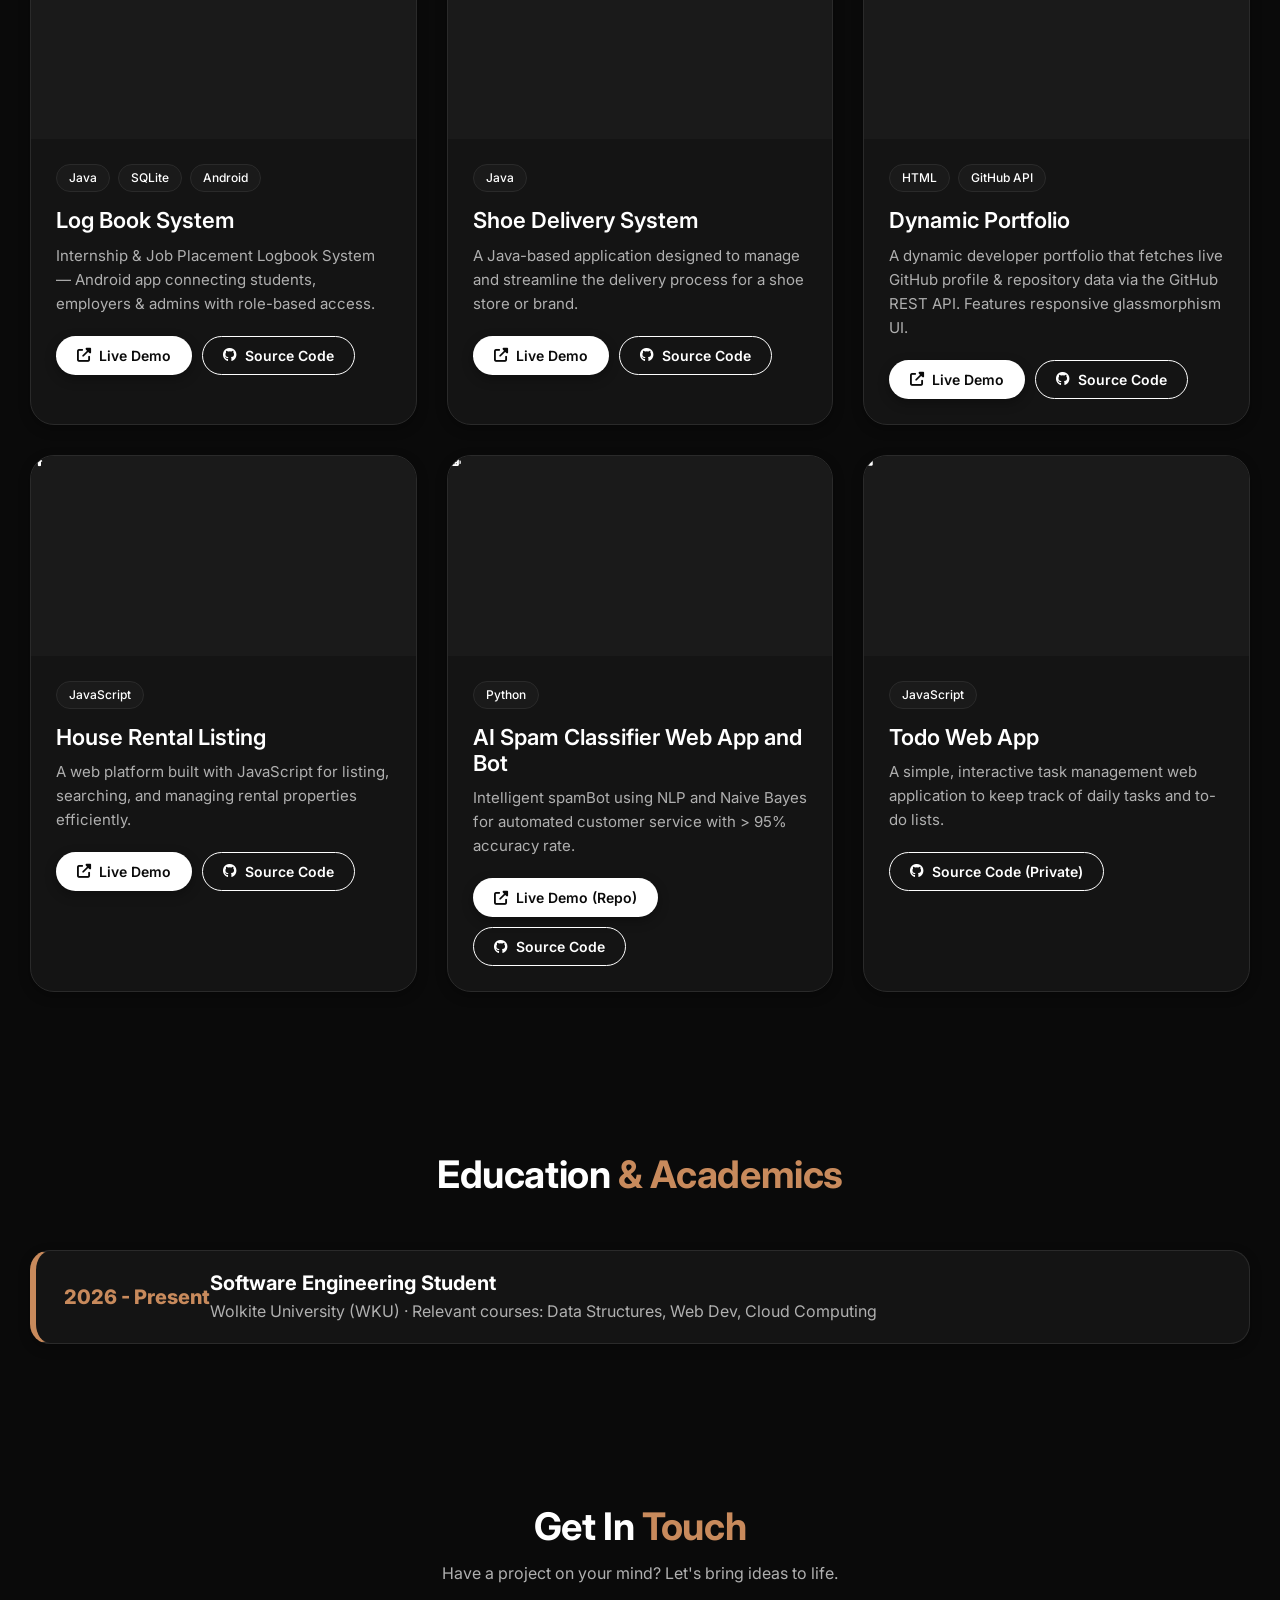
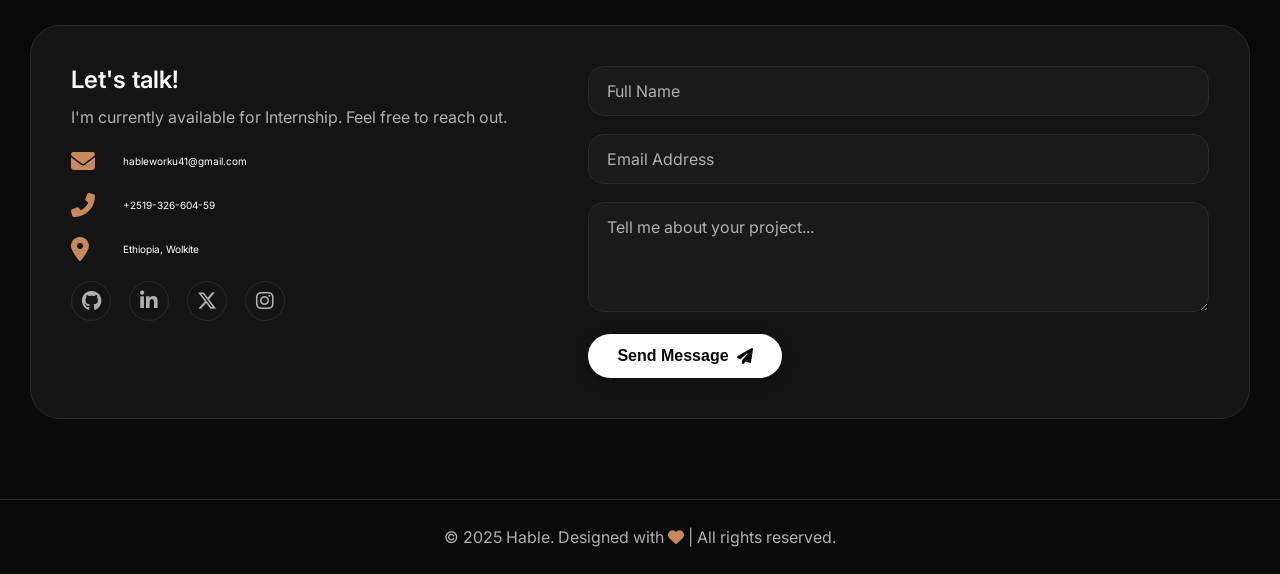
==== commit ce12bd0e: "Added Live Demo button for AI Spam-bot" ====
--- a/index.html
+++ b/index.html
@@ -338,7 +338,7 @@
                     <div class="project-card">
                         <div class="project-image">
                             <img src="https://placehold.co/600x400/1E1E2A/C88A5C?text=AI+Spam+Bot" 
-                                 alt="AI Spam-bot" 
+                                 alt="AI Spam Classifier Web App and Bot" 
                                  onerror="this.style.display='none'; this.nextElementSibling.style.display='flex';">
                             <div class="project-placeholder" style="display:none;">
                                 <i class="fas fa-robot"></i>
@@ -348,13 +348,16 @@
                             <div class="project-tags">
                                 <span>Python</span>
                             </div>
-                            <h3>AI Spam-bot</h3>
+                            <h3>AI Spam Classifier Web App and Bot</h3>
                             <p>Intelligent spamBot using NLP and Naive Bayes for automated customer service with > 95% accuracy rate.</p>
                             <div class="project-links">
-                                <a href="https://github.com/Tihab-w/spam-bot" target="_blank" class="btn btn-small btn-outline">
-                                    <i class="fab fa-github"></i> Source Code
-                                </a>
-                            </div>
+    <a href="https://github.com/Tihab-w/spam-bot" target="_blank" class="btn btn-small btn-primary">
+        <i class="fas fa-external-link-alt"></i> Live Demo (Repo)
+    </a>
+    <a href="https://github.com/Tihab-w/spam-bot" target="_blank" class="btn btn-small btn-outline">
+        <i class="fab fa-github"></i> Source Code
+    </a>
+</div>
                         </div>
                     </div>
 
